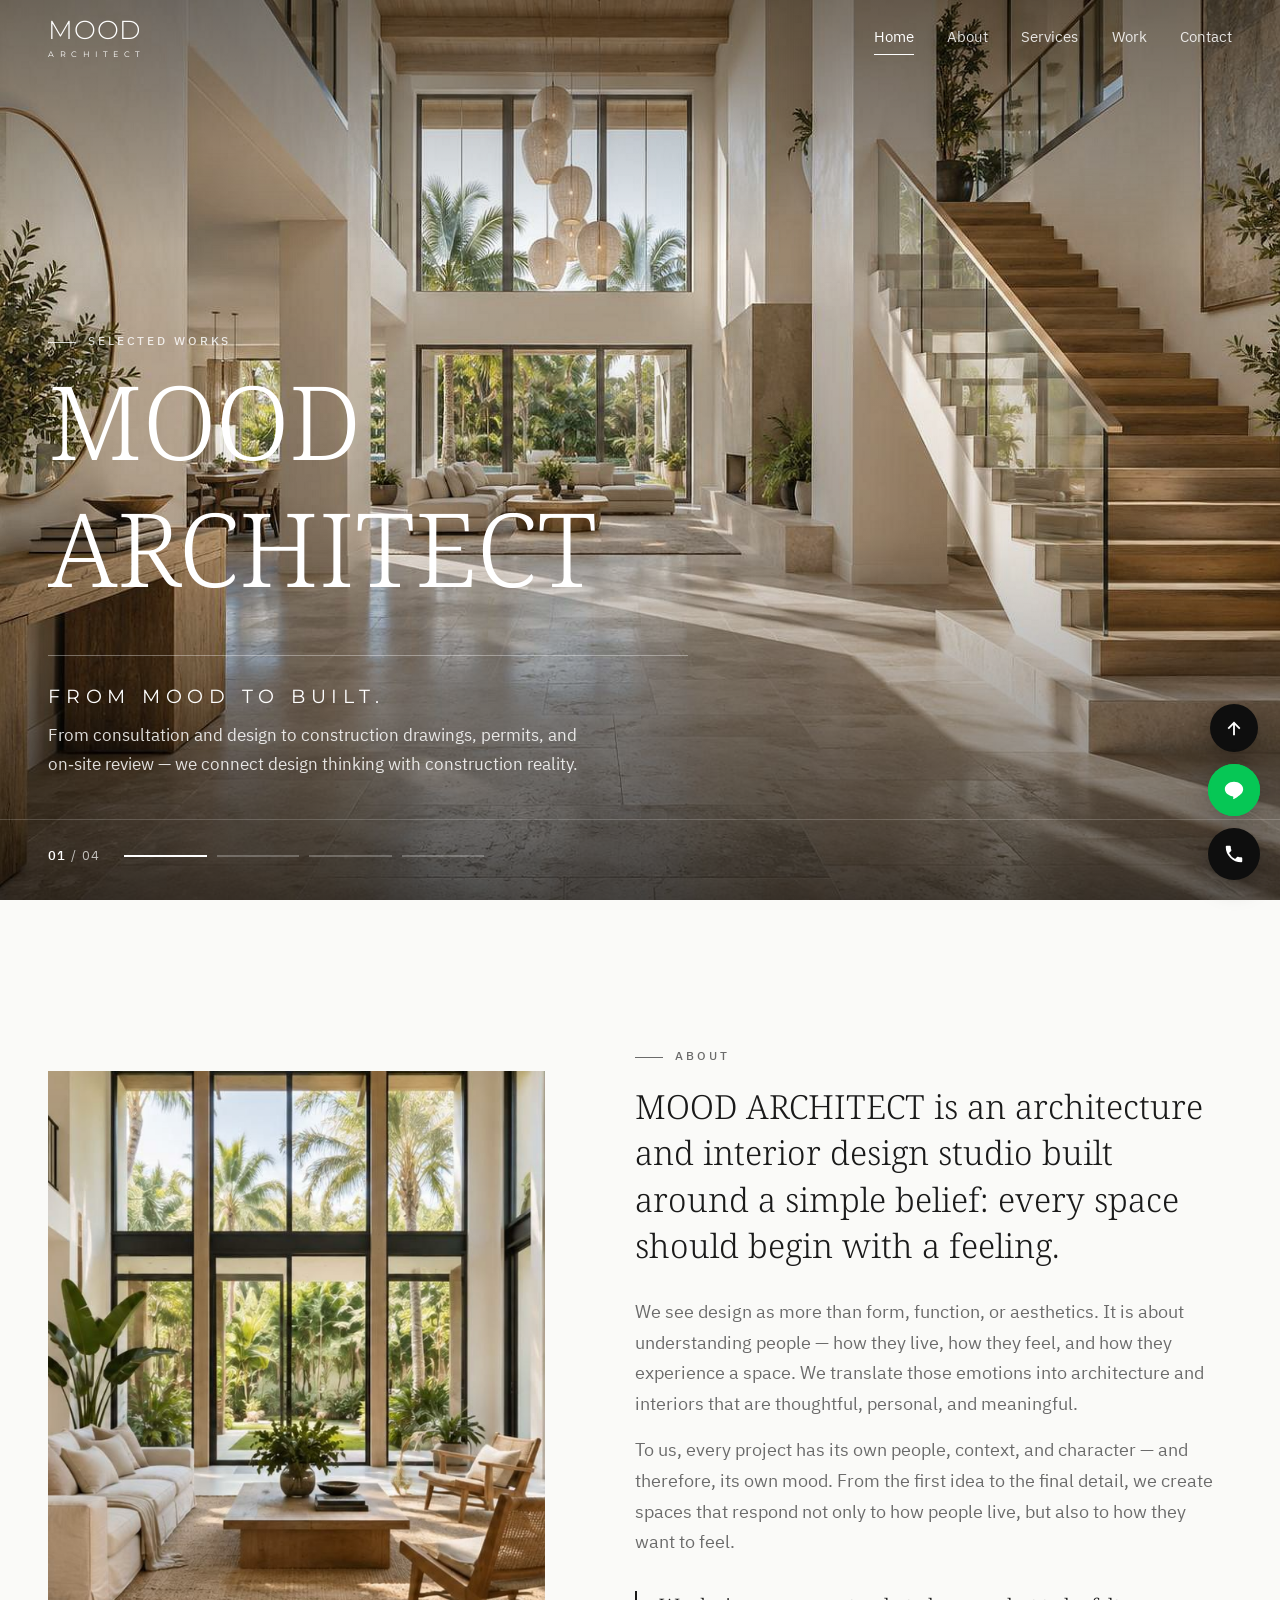
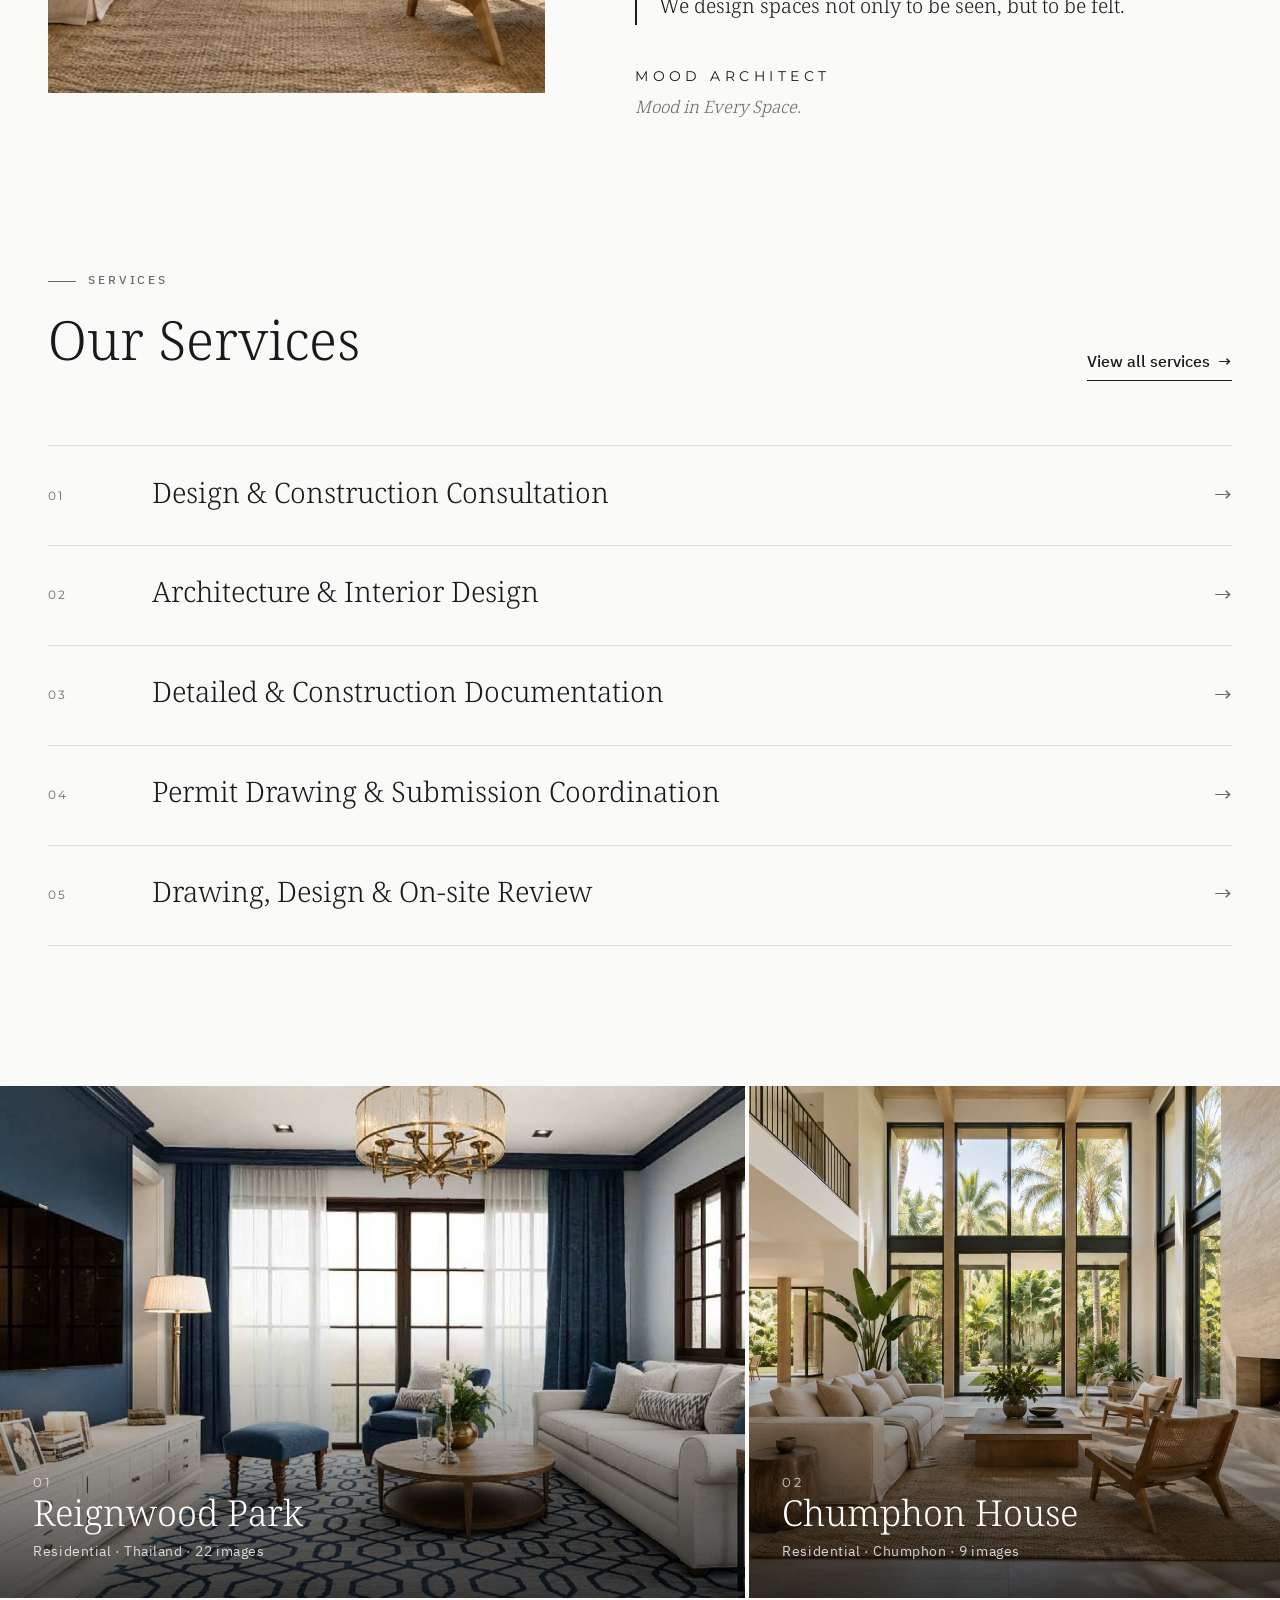
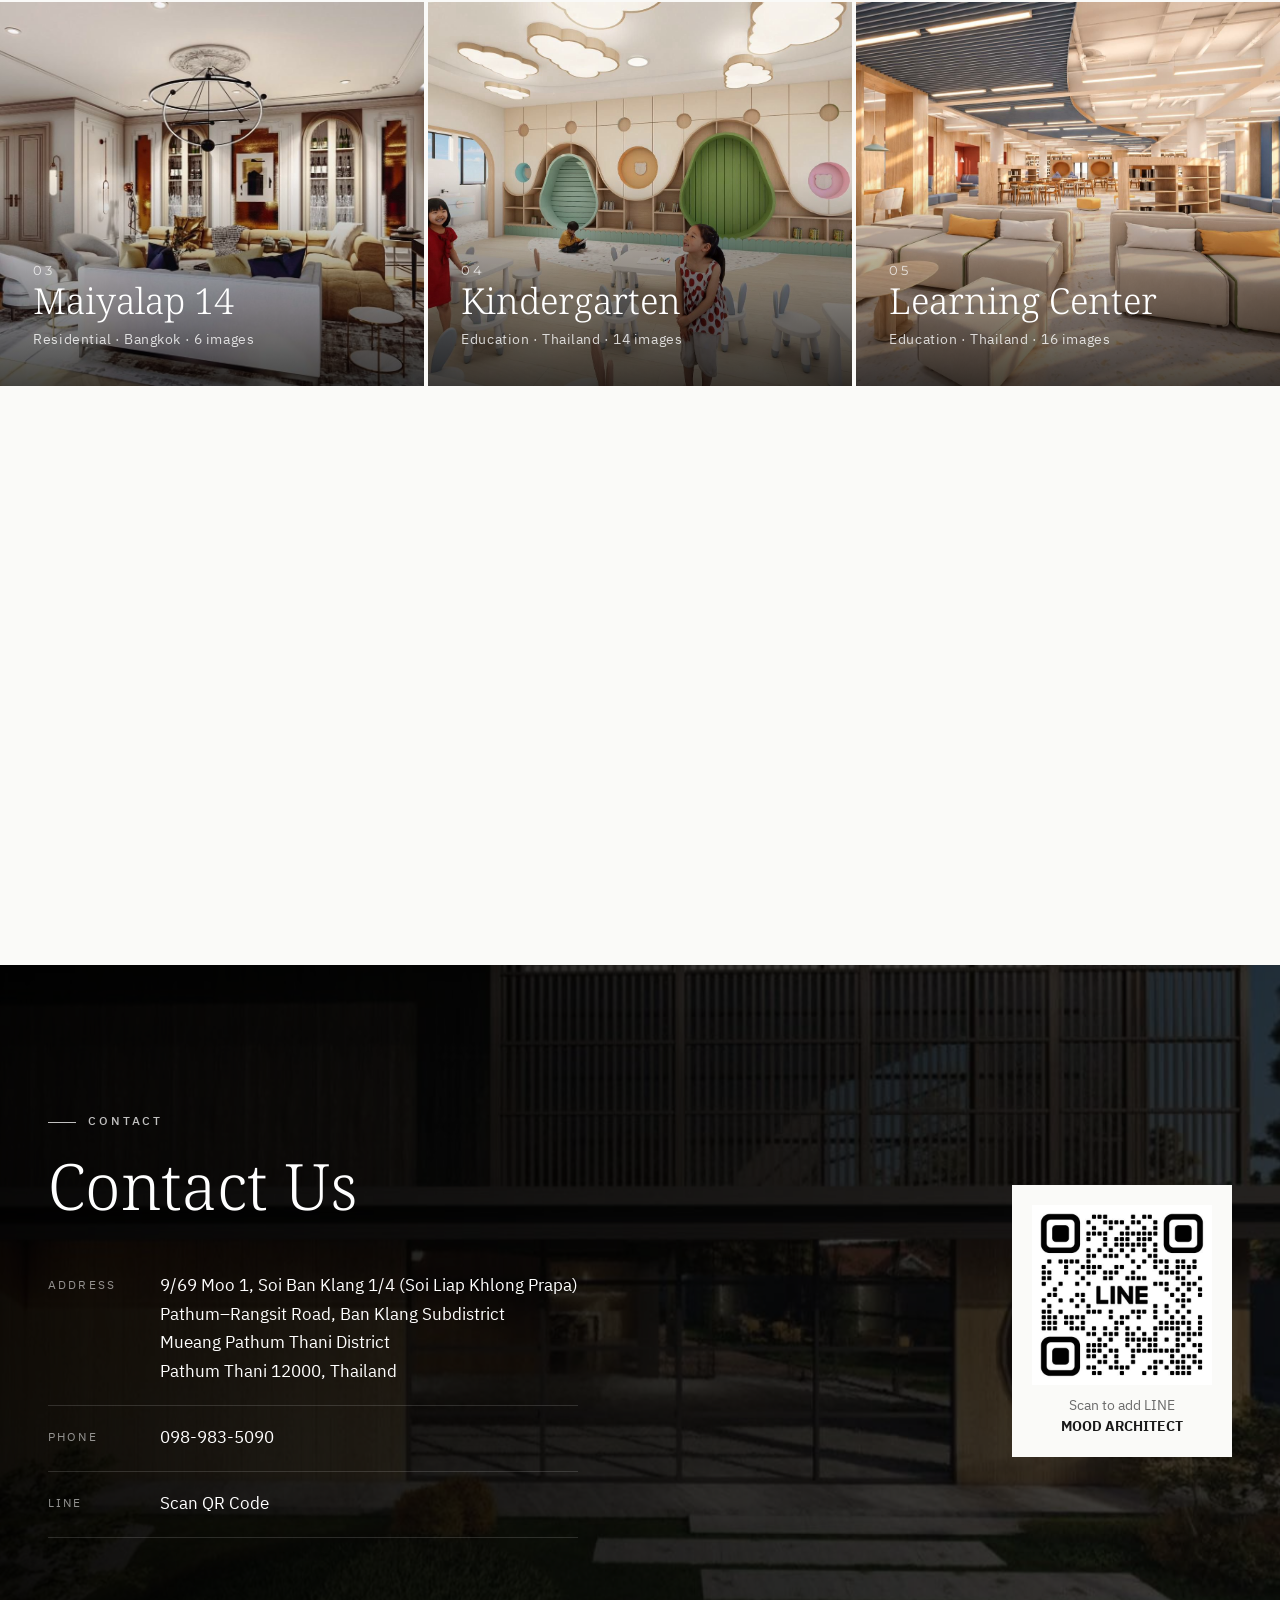
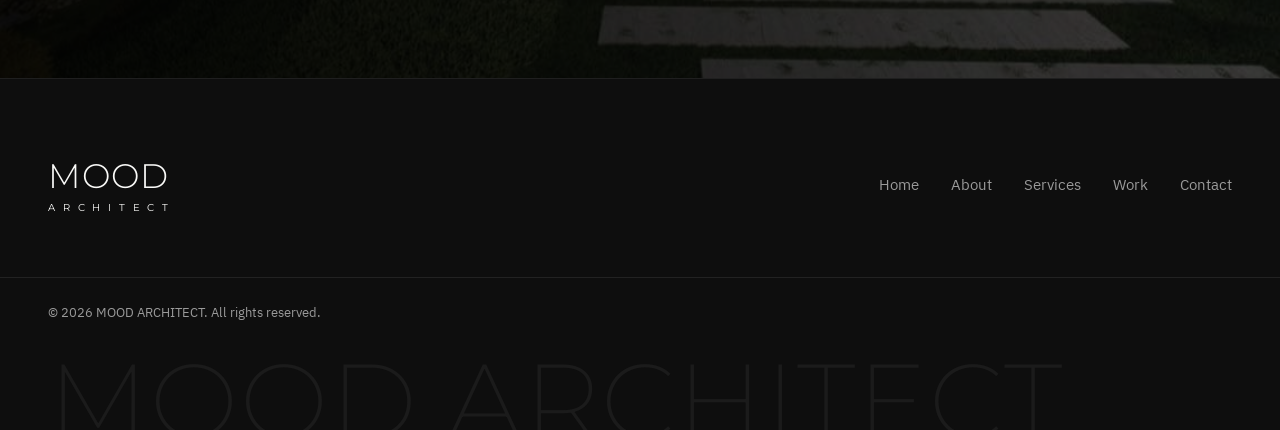
==== index.html @ 9de0a504 "Add standalone Services page with illustrated service rows Home page keeps a linked summary of the f" ====
<!doctype html>
<html lang="th">
<head>
  <meta charset="utf-8">
  <meta name="viewport" content="width=device-width, initial-scale=1">
  <title>MOOD ARCHITECT</title>
  <meta name="description" content="รวมผลงานออกแบบตกแต่งภายใน ที่พักอาศัย โรงเรียนอนุบาล และพื้นที่การเรียนรู้">
  <meta property="og:title" content="MOOD ARCHITECT — ผลงานออกแบบตกแต่งภายใน">
  <meta property="og:description" content="รวมผลงานออกแบบตกแต่งภายใน ที่พักอาศัย โรงเรียนอนุบาล และพื้นที่การเรียนรู้">
  <meta property="og:image" content="images/hero-1.jpg">
  <link rel="icon" href="images/favicon.svg" type="image/svg+xml">
  <link rel="preconnect" href="https://fonts.googleapis.com">
  <link rel="preconnect" href="https://fonts.gstatic.com" crossorigin>
  <link href="https://fonts.googleapis.com/css2?family=Montserrat:wght@200;300;400&family=IBM+Plex+Sans+Thai:wght@300;400;500;600&family=Noto+Serif+Thai:wght@300;400;500;600&display=swap" rel="stylesheet">
  <link rel="stylesheet" href="css/style.css?v=202610021648">
  <script>document.documentElement.classList.add("js");</script>
</head>
<body>

  <!-- Preloader -->
  <div class="preloader" id="preloader" aria-hidden="true">
    <div class="preloader-inner">
      <span class="preloader-logo logo"><span class="logo-main">MOOD</span><span class="logo-sub"><i>A</i><i>R</i><i>C</i><i>H</i><i>I</i><i>T</i><i>E</i><i>C</i><i>T</i></span></span>
      <span class="preloader-bar"><i></i></span>
    </div>
  </div>

  <!-- Custom cursor (desktop) -->
  <div class="cursor" id="cursor" aria-hidden="true"><span class="cursor-label"></span></div>

  <!-- Scroll progress -->
  <div class="scroll-progress" id="scrollProgress" aria-hidden="true"></div>

  <!-- ===== เมนูด้านบน ===== -->
  <header class="header" id="header">
    <div class="container header-inner">
      <a href="#hero" class="logo" aria-label="MOOD ARCHITECT หน้าแรก"><span class="logo-main">MOOD</span><span class="logo-sub"><i>A</i><i>R</i><i>C</i><i>H</i><i>I</i><i>T</i><i>E</i><i>C</i><i>T</i></span></a>

      <nav class="nav" id="nav" aria-label="เมนูหลัก">
        <a href="#hero">Home</a>
        <a href="#about">About</a>
        <a href="services.html">Services</a>
        <a href="#work">Work</a>
        <a href="#contact">Contact</a>
      </nav>

      <button class="menu-toggle" id="menuToggle" aria-label="เปิดเมนู" aria-expanded="false" aria-controls="nav">
        <span></span><span></span>
      </button>
    </div>
  </header>

  <main>

    <!-- ===== หน้าแรก: slideshow ===== -->
    <section class="hero" id="hero">
      <div class="hero-slides" id="heroSlides">
        <img class="hero-slide active" src="images/hero-1.jpg" alt="โถงบันไดเพดานสูง เปิดรับวิวสวนเขตร้อน">
        <img class="hero-slide" src="images/hero-2.jpg" alt="ห้องรับแขกสไตล์คลาสสิก">
        <img class="hero-slide" src="images/hero-3.jpg" alt="ห้องสมุดและโซนนั่งอ่าน ศูนย์การเรียนรู้">
        <img class="hero-slide" src="images/hero-4.jpg" alt="ทางเดินในสวนหน้าอาคารเรียน">
      </div>
      <div class="hero-overlay"></div>

      <div class="container hero-content">
        <p class="eyebrow hero-anim">Selected Works</p>
        <h1 class="hero-title">
          <span class="line"><span>MOOD</span></span>
          <span class="line"><span>ARCHITECT</span></span>
        </h1>
        <div class="hero-slogan hero-anim" lang="en">
          <p class="hero-tagline">FROM MOOD TO BUILT.</p>
          <p class="hero-sub">From consultation and design to construction drawings, permits, and on&#8209;site review — we connect design thinking with construction reality.</p>
        </div>
      </div>

      <div class="hero-controls container">
        <span class="hero-count"><b id="heroIndex">01</b> / <span id="heroTotal">04</span></span>
        <div class="hero-dots" id="heroDots"></div>
      </div>
    </section>

    <!-- ===== เกี่ยวกับ ===== -->
    <section class="section about" id="about">
      <div class="container about-grid">
        <div class="about-media reveal">
          <div class="parallax-frame"><img src="images/image58.jpg" alt="ห้องนั่งเล่นเพดานสูง บ้านพักอาศัย ชุมพร" loading="lazy" data-parallax="0.12"></div>
        </div>
        <div class="about-text" lang="en">
          <p class="eyebrow reveal">About</p>
          <h2 class="about-intro reveal">MOOD ARCHITECT is an architecture and interior design studio built around a simple belief: every space should begin with a feeling.</h2>
          <p class="lead reveal">We see design as more than form, function, or aesthetics. It is about understanding people — how they live, how they feel, and how they experience a space. We translate those emotions into architecture and interiors that are thoughtful, personal, and meaningful.</p>
          <p class="lead reveal">To us, every project has its own people, context, and character — and therefore, its own mood. From the first idea to the final detail, we create spaces that respond not only to how people live, but also to how they want to feel.</p>
          <blockquote class="quote reveal">We design spaces not only to be seen, but to be felt.</blockquote>
          <p class="about-sign reveal"><span>MOOD ARCHITECT</span><span>Mood in Every Space.</span></p>
        </div>
      </div>
    </section>

    <!-- ===== บริการ ===== -->
    <section class="section services" id="services" lang="en">
      <div class="container">
        <div class="section-head">
          <div>
            <p class="eyebrow reveal">Services</p>
            <h2 class="reveal">Our Services</h2>
          </div>
          <a href="services.html" class="text-link reveal">View all services <span>→</span></a>
        </div>

        <ol class="service-list">
          <li><a class="service-link reveal" href="services.html#consultation"><span class="service-no">01</span><h3>Design &amp; Construction Consultation</h3><i aria-hidden="true">→</i></a></li>
          <li><a class="service-link reveal" href="services.html#design"><span class="service-no">02</span><h3>Architecture &amp; Interior Design</h3><i aria-hidden="true">→</i></a></li>
          <li><a class="service-link reveal" href="services.html#construction-drawing"><span class="service-no">03</span><h3>Detailed &amp; Construction Documentation</h3><i aria-hidden="true">→</i></a></li>
          <li><a class="service-link reveal" href="services.html#building-permit"><span class="service-no">04</span><h3>Permit Drawing &amp; Submission Coordination</h3><i aria-hidden="true">→</i></a></li>
          <li><a class="service-link reveal" href="services.html#review"><span class="service-no">05</span><h3>Drawing, Design &amp; On&#8209;site Review</h3><i aria-hidden="true">→</i></a></li>
        </ol>
      </div>
    </section>

    <!-- ===== ผลงาน ===== -->
    <section class="work" id="work">
      <!-- โครงการ: ภาพปก 1 ภาพต่อโครงการ (สร้างจาก js/projects.js) -->
      <div class="projects" id="projects"></div>
    </section>

    <!-- ===== ติดต่อ ===== -->
    <section class="cta" id="contact">
      <div class="cta-bg"><img src="images/image111.jpg" alt="" loading="lazy" data-parallax="0.15"></div>
      <div class="container cta-inner">
        <div class="cta-text">
          <p class="eyebrow reveal">Contact</p>
          <h2 class="reveal">Contact Us</h2>
          <dl class="contact-list reveal">
            <div><dt>Address</dt><dd data-address></dd></div>
            <div><dt>Phone</dt><dd><a href="#" data-tel><span data-tel-text></span></a></dd></div>
            <div><dt>LINE</dt><dd>Scan QR Code</dd></div>
          </dl>
        </div>
        <div class="qr-card reveal">
          <img src="images/line-qr.jpg" alt="QR Code แอด LINE MOOD ARCHITECT" loading="lazy">
          <p>Scan to add LINE<br><b>MOOD ARCHITECT</b></p>
        </div>
      </div>
    </section>
  </main>

  <!-- ===== Footer ===== -->
  <footer class="footer">
    <div class="container footer-top">
      <a href="#hero" class="logo" aria-label="MOOD ARCHITECT"><span class="logo-main">MOOD</span><span class="logo-sub"><i>A</i><i>R</i><i>C</i><i>H</i><i>I</i><i>T</i><i>E</i><i>C</i><i>T</i></span></a>
      <nav class="footer-nav" aria-label="เมนูท้ายเว็บ">
        <a href="#hero">Home</a>
        <a href="#about">About</a>
        <a href="services.html">Services</a>
        <a href="#work">Work</a>
        <a href="#contact">Contact</a>
      </nav>
    </div>
    <div class="container footer-bottom">
      <span>© <span id="year"></span> MOOD ARCHITECT. All rights reserved.</span>
      <span class="footer-big" aria-hidden="true">MOOD ARCHITECT</span>
    </div>
  </footer>

  <!-- Floating buttons -->
  <div class="floating" id="floating">
    <button class="fab fab-top" id="toTop" aria-label="กลับขึ้นด้านบน">
      <svg class="fab-ring" viewBox="0 0 48 48" aria-hidden="true"><circle cx="24" cy="24" r="22"/></svg>
      <svg class="fab-icon" viewBox="0 0 24 24" aria-hidden="true"><path d="M12 5l-7 7 1.4 1.4L11 8.8V20h2V8.8l4.6 4.6L19 12z"/></svg>
    </button>
    <button class="fab fab-line" data-line aria-label="QR Code LINE">
      <svg class="fab-icon" viewBox="0 0 24 24" aria-hidden="true"><path d="M12 3C6.5 3 2 6.6 2 11c0 3.9 3.5 7.2 8.3 7.9.3.1.8.2.9.5.1.3.1.7 0 1l-.1.9c0 .3-.2 1 .9.6 1.1-.5 6-3.5 8.2-6C21.4 14.3 22 12.7 22 11c0-4.4-4.5-8-10-8z"/></svg>
    </button>
    <a href="#" class="fab fab-tel" data-tel aria-label="โทรหาเรา">
      <svg class="fab-icon" viewBox="0 0 24 24" aria-hidden="true"><path d="M6.6 10.8a15.1 15.1 0 0 0 6.6 6.6l2.2-2.2c.3-.3.7-.4 1-.2 1.1.4 2.3.6 3.6.6.6 0 1 .4 1 1V20c0 .6-.4 1-1 1A17 17 0 0 1 3 4c0-.6.4-1 1-1h3.5c.6 0 1 .4 1 1 0 1.3.2 2.5.6 3.6.1.3 0 .7-.2 1z"/></svg>
    </a>
  </div>

  <!-- LINE QR modal (desktop) -->
  <div class="qr-modal" id="qrModal" role="dialog" aria-modal="true" aria-hidden="true" aria-labelledby="qrTitle">
    <div class="qr-modal-card">
      <button class="qr-close" aria-label="ปิด">&times;</button>
      <img src="images/line-qr.jpg" alt="QR Code LINE MOOD ARCHITECT">
      <h3 id="qrTitle">Add LINE MOOD ARCHITECT</h3>
      <p>Scan QR Code with LINE app</p>
    </div>
  </div>

  <!-- Project page (opened from #project/<slug>) -->
  <div class="project-view" id="projectView" tabindex="-1" role="dialog" aria-modal="true" aria-hidden="true" aria-labelledby="pvTitle">
    <header class="pv-bar">
      <div class="container pv-bar-inner">
        <a href="#work" class="pv-back">← All Projects</a>
        <span class="pv-count" id="pvCount"></span>
      </div>
    </header>
    <div class="container pv-head">
      <p class="eyebrow" id="pvMeta"></p>
      <h2 class="pv-title" id="pvTitle"></h2>
      <p class="lead" id="pvDesc"></p>
    </div>
    <div class="gallery" id="pvGallery"></div>
    <nav class="pv-next container" id="pvNext" aria-label="Next project"></nav>
  </div>

  <!-- Lightbox -->
  <div class="lightbox" id="lightbox" aria-hidden="true" role="dialog" aria-modal="true" aria-label="View Project Images">
    <div class="lb-top">
      <span class="lb-count"></span>
      <button class="lb-close" aria-label="Close">&times;</button>
    </div>
    <button class="lb-nav lb-prev" aria-label="Previous Image">&#8249;</button>
    <figure class="lb-figure">
      <img class="lb-img" alt="">
      <figcaption>
        <span class="lb-meta"></span>
        <h3 class="lb-title"></h3>
      </figcaption>
    </figure>
    <button class="lb-nav lb-next" aria-label="Next Image">&#8250;</button>
    <div class="lb-thumbs" id="lbThumbs"></div>
  </div>

  <script src="js/projects.js?v=202610021648"></script>
  <script src="js/main.js?v=202610021648"></script>
</body>
</html>
---- css/style.css ----
/* ============================================================
   MOOD ARCHITECT — Portfolio
   ============================================================ */
:root {
  --white: #fafaf8;
  --paper: #f2f1ed;
  --black: #0e0e0e;
  --ink: #1a1a1a;
  --grey: #6b6b6b;
  --grey-light: #a3a3a3;
  --line: #e3e2de;
  --line-dark: rgba(255,255,255,.14);
  --line-green: #06c755;

  --serif: "Noto Serif Thai", Georgia, serif;
  --sans: "IBM Plex Sans Thai", system-ui, sans-serif;

  --container: 1280px;
  --gutter: clamp(16px, 4vw, 48px);
  --section: clamp(80px, 11vw, 140px);
  --ease: cubic-bezier(.2, .7, .2, 1);
  --ease-out: cubic-bezier(.16, 1, .3, 1);
}

*, *::before, *::after { box-sizing: border-box; margin: 0; padding: 0; }
html { scroll-behavior: smooth; scroll-padding-top: 76px; }
body {
  background: var(--white);
  color: var(--ink);
  font-family: var(--sans);
  font-size: 16px;
  line-height: 1.7;
  -webkit-font-smoothing: antialiased;
  overflow-x: hidden;
}
body.loading { overflow: hidden; }
img { display: block; max-width: 100%; }
a { color: inherit; text-decoration: none; }
button { font: inherit; color: inherit; background: none; border: 0; cursor: pointer; }
ul, ol { list-style: none; }
:focus-visible { outline: 2px solid currentColor; outline-offset: 3px; }
::selection { background: var(--black); color: var(--white); }

.container { width: 100%; max-width: var(--container); margin: 0 auto; padding: 0 var(--gutter); }
.section { padding: var(--section) 0; }

.eyebrow {
  display: inline-flex; align-items: center; gap: 12px;
  font-size: 12px; font-weight: 500;
  letter-spacing: .24em; text-transform: uppercase;
  color: var(--grey); margin-bottom: 20px;
}
.eyebrow::before { content: ""; width: 28px; height: 1px; background: currentColor; }
h1, h2 { font-family: var(--serif); font-weight: 300; line-height: 1.3; }
h2 { font-size: clamp(30px, 4.4vw, 54px); }
h3 { font-size: 18px; font-weight: 500; line-height: 1.5; }
.lead { font-size: clamp(16px, 1.5vw, 18px); color: var(--grey); max-width: 54ch; }

.section-head {
  display: flex; flex-wrap: wrap; align-items: flex-end; justify-content: space-between;
  gap: 24px 48px; margin-bottom: clamp(40px, 5vw, 64px);
}
.section-head .lead { max-width: 42ch; }

/* ---------- Buttons ---------- */
.btn {
  position: relative; overflow: hidden; isolation: isolate;
  display: inline-flex; align-items: center; justify-content: center; gap: 10px;
  min-height: 52px; padding: 0 30px;
  font-size: 16px; font-weight: 500; letter-spacing: .02em; white-space: nowrap;
  border: 1px solid transparent;
  transition: color .45s var(--ease-out), border-color .45s, transform .3s var(--ease);
}
/* fill sweeps up from the bottom on hover */
.btn::before {
  content: ""; position: absolute; inset: 0; z-index: -1;
  transform: translateY(101%); transition: transform .5s var(--ease-out);
}
.btn:hover::before { transform: none; }
.btn-sm { min-height: 42px; padding: 0 22px; font-size: 15px; }
.btn-lg { min-height: 58px; padding: 0 34px; font-size: 17px; }
.btn .icon { width: 20px; height: 20px; fill: currentColor; flex-shrink: 0; }

.btn-primary { background: var(--black); color: var(--white); }
.btn-primary::before { background: #3a3a3a; }
.btn-light { background: var(--white); color: var(--black); }
.btn-light::before { background: #d9d9d4; }
.btn-outline-light { border-color: rgba(255,255,255,.55); color: #fff; }
.btn-outline-light::before { background: #fff; }
.btn-outline-light:hover { color: var(--black); border-color: #fff; }
.btn-outline { border-color: var(--ink); color: var(--ink); }
.btn-outline::before { background: var(--ink); }
.btn-outline:hover { color: var(--white); }
.btn-line { background: var(--line-green); color: #fff; }
.btn-line::before { background: #05a648; }

.btn-row { display: flex; flex-wrap: wrap; gap: 14px; }

.text-link { display: inline-flex; gap: 8px; margin-top: 36px; font-weight: 500; border-bottom: 1px solid currentColor; padding-bottom: 4px; }
.text-link span { transition: transform .3s var(--ease); }
.text-link:hover span { transform: translateY(3px); }

/* ---------- Preloader ---------- */
.preloader {
  position: fixed; inset: 0; z-index: 1000;
  display: grid; place-items: center;
  background: var(--black); color: var(--white);
  transition: transform 1s var(--ease-out) .1s;
}
.preloader.done { transform: translateY(-100%); }
.preloader-inner { display: grid; gap: 18px; justify-items: center; }
.preloader-logo.logo {
  font-size: clamp(40px, 6vw, 64px);
  animation: fadeUp 1s var(--ease-out) both;
}
.preloader-bar { width: 160px; height: 1px; background: rgba(255,255,255,.2); overflow: hidden; }
.preloader-bar i { display: block; height: 100%; background: #fff; transform-origin: left; animation: load 1.4s var(--ease) both; }
@keyframes load { from { transform: scaleX(0); } to { transform: scaleX(1); } }
@keyframes fadeUp { from { opacity: 0; transform: translateY(16px); } to { opacity: 1; transform: none; } }
html:not(.js) .preloader { display: none; }

/* ---------- Custom cursor ---------- */
.cursor {
  position: fixed; left: 0; top: 0; z-index: 999; pointer-events: none;
  width: 10px; height: 10px; margin: -5px 0 0 -5px; border-radius: 50%;
  background: #fff; mix-blend-mode: difference;
  display: grid; place-items: center;
  transition: width .35s var(--ease-out), height .35s var(--ease-out), margin .35s var(--ease-out), opacity .3s;
  opacity: 0;
}
.cursor.visible { opacity: 1; }
.cursor-label { font-size: 13px; font-weight: 500; color: #000; opacity: 0; transition: opacity .2s; }
.cursor.has-label { width: 84px; height: 84px; margin: -42px 0 0 -42px; mix-blend-mode: normal; background: rgba(255,255,255,.92); }
.cursor.has-label .cursor-label { opacity: 1; }
@media (hover: none), (pointer: coarse) { .cursor { display: none; } }

/* ---------- Scroll progress ---------- */
.scroll-progress {
  position: fixed; left: 0; top: 0; z-index: 70; height: 2px; width: 100%;
  background: var(--black); transform-origin: left; transform: scaleX(0);
}

/* ---------- Header ---------- */
.header {
  position: fixed; inset: 0 0 auto 0; z-index: 60;
  color: #fff;
  transition: background .4s var(--ease), color .4s var(--ease), box-shadow .4s, transform .5s var(--ease-out);
}
.header.hide { transform: translateY(-100%); }
.header-inner { display: flex; align-items: center; justify-content: space-between; height: 76px; }
.header.scrolled {
  background: rgba(250,250,248,.92);
  backdrop-filter: saturate(1.4) blur(14px);
  color: var(--ink);
  box-shadow: 0 1px 0 var(--line);
}
/* Logo: MOOD over a letter-spaced ARCHITECT of the same width */
.logo {
  display: inline-grid; gap: .3em; line-height: 1;
  font-family: "Montserrat", var(--sans); font-size: 26px; white-space: nowrap;
}
.logo-main { font-weight: 300; letter-spacing: .03em; margin-right: -.03em; }
.logo-sub { display: flex; justify-content: space-between; font-size: .3em; font-weight: 400; }
.logo-sub i { font-style: normal; }

.nav { display: flex; align-items: center; gap: clamp(18px, 2.6vw, 36px); font-size: 15px; }
.nav > a:not(.btn) { position: relative; opacity: .85; transition: opacity .2s; }
.nav > a:not(.btn)::after {
  content: ""; position: absolute; left: 0; bottom: -4px; width: 100%; height: 1px;
  background: currentColor; transform: scaleX(0); transform-origin: right; transition: transform .4s var(--ease-out);
}
.nav > a:not(.btn):hover, .nav > a.active { opacity: 1; }
.nav > a:not(.btn):hover::after, .nav > a.active::after { transform: scaleX(1); transform-origin: left; }
.header:not(.scrolled) .nav-cta { background: #fff; color: var(--black); }

.menu-toggle { display: none; width: 44px; height: 44px; position: relative; z-index: 60; }
.menu-toggle span {
  position: absolute; left: 10px; right: 10px; height: 1.5px; background: currentColor;
  transition: transform .4s var(--ease-out), top .4s var(--ease-out);
}
.menu-toggle span:first-child { top: 17px; }
.menu-toggle span:last-child { top: 26px; }
.menu-open .menu-toggle span:first-child { top: 21px; transform: rotate(45deg); }
.menu-open .menu-toggle span:last-child { top: 21px; transform: rotate(-45deg); }

/* ---------- Hero ---------- */
.hero {
  position: relative; min-height: 100vh; min-height: 100svh;
  display: flex; flex-direction: column; justify-content: flex-end;
  color: #fff; overflow: hidden; background: var(--black);
  padding: 140px 0 0;
}
.hero-slides { position: absolute; inset: 0; }
.hero-slide {
  position: absolute; inset: 0; width: 100%; height: 100%; object-fit: cover;
  opacity: 0; transform: scale(1.04);
  transition: opacity 1.6s var(--ease), transform 0s 1.6s;
}
.hero-slide.active {
  opacity: 1; transform: scale(1);
  transition: opacity 1.6s var(--ease), transform 8s linear;
}
.hero-overlay {
  position: absolute; inset: 0;
  background:
    linear-gradient(180deg, rgba(0,0,0,.35) 0%, rgba(0,0,0,0) 28%, rgba(0,0,0,.08) 60%, rgba(0,0,0,.6) 100%);
}
.hero-content { position: relative; padding-bottom: 40px; }
.hero .eyebrow { color: rgba(255,255,255,.8); }
.hero-title { font-size: clamp(42px, 8vw, 104px); line-height: 1.18; }
.hero-title .line { display: block; overflow: hidden; padding-bottom: .06em; }
.hero-title .line > span { display: inline-block; transform: translateY(110%); transition: transform 1.2s var(--ease-out); }
.hero-title .line:nth-child(2) > span { transition-delay: .12s; }
.hero-title em { font-style: italic; font-weight: 400; }
.hero-sub { margin: 24px 0 36px; font-size: clamp(16px, 1.6vw, 19px); color: rgba(255,255,255,.85); max-width: 56ch; }
.hero-anim { opacity: 0; transform: translateY(20px); transition: opacity 1s var(--ease-out), transform 1s var(--ease-out); }
.hero-sub.hero-anim { transition-delay: .3s; }
.btn-row.hero-anim { transition-delay: .45s; }
.hero-slogan { margin-top: 28px; padding-top: 24px; border-top: 1px solid rgba(255,255,255,.35); max-width: 640px; transition-delay: .3s; }
.hero-tagline {
  font-family: "Montserrat", var(--sans); font-weight: 400;
  font-size: clamp(15px, 1.5vw, 20px); letter-spacing: .3em;
}
.hero-slogan .hero-sub { margin: 10px 0 0; font-size: clamp(15px, 1.3vw, 17px); line-height: 1.7; }
.ready .hero-title .line > span, .ready .hero-anim { transform: none; opacity: 1; }
html:not(.js) .hero-title .line > span, html:not(.js) .hero-anim { transform: none; opacity: 1; }

.hero-controls {
  position: relative; display: flex; align-items: center; gap: 24px;
  padding-top: 24px; padding-bottom: 32px;
  border-top: 1px solid rgba(255,255,255,.18);
  font-size: 13px; letter-spacing: .1em; color: rgba(255,255,255,.7);
}
.hero-count b { color: #fff; font-weight: 500; }
.hero-dots { display: flex; gap: 10px; flex: 1; max-width: 360px; }
.hero-dot { flex: 1; height: 24px; position: relative; }
.hero-dot::before, .hero-dot i {
  content: ""; position: absolute; left: 0; right: 0; top: 50%; height: 2px; margin-top: -1px;
  background: rgba(255,255,255,.25);
}
.hero-dot i { background: #fff; transform-origin: left; transform: scaleX(0); }
.hero-dot.active i { animation: dotFill var(--dur, 6s) linear forwards; }
.hero-dot.done i { transform: scaleX(1); }
@keyframes dotFill { to { transform: scaleX(1); } }

/* ---------- Work ---------- */
.work { padding: 0 0 var(--section); }

/* Project covers: full-bleed 12-column grid, pattern repeats every 6 projects
   row 1: wide + medium · row 2: three equal · row 3: one panorama */
.projects { display: grid; grid-template-columns: repeat(12, 1fr); gap: 4px; }
.project-card {
  position: relative; display: block; overflow: hidden; background: var(--line);
  grid-column: span 4; height: clamp(300px, 30vw, 540px);
}
.project-card:nth-child(6n+1) { grid-column: span 7; height: clamp(340px, 40vw, 700px); }
.project-card:nth-child(6n+2) { grid-column: span 5; height: clamp(340px, 40vw, 700px); }
.project-card:nth-child(6n)   { grid-column: span 12; height: clamp(280px, 34vw, 600px); }
.project-card img {
  position: absolute; inset: 0; width: 100%; height: 100%; object-fit: cover;
  transition: transform 1.4s var(--ease-out), filter .8s var(--ease);
}
.project-card::after {
  content: ""; position: absolute; inset: 0;
  background: linear-gradient(180deg, rgba(0,0,0,0) 45%, rgba(0,0,0,.72) 100%);
}
.project-card:hover img, .project-card:focus-visible img { transform: scale(1.05); }
.project-info {
  position: absolute; left: 0; right: 0; bottom: 0; z-index: 1;
  display: grid; gap: 2px; padding: clamp(20px, 2.6vw, 40px); color: #fff;
}
.project-no { font-family: "Montserrat", var(--sans); font-size: 13px; letter-spacing: .2em; opacity: .75; }
.project-title { font-family: var(--serif); font-weight: 300; font-size: clamp(26px, 2.8vw, 44px); line-height: 1.2; }
.project-meta { font-size: 14px; letter-spacing: .04em; opacity: .8; }
.project-cta {
  position: absolute; top: clamp(18px, 2vw, 28px); right: clamp(18px, 2vw, 28px); z-index: 1;
  padding: 10px 18px; background: rgba(255,255,255,.92); color: var(--black);
  font-size: 14px; font-weight: 500; letter-spacing: .02em;
  opacity: 0; transform: translateY(-8px);
  transition: opacity .4s var(--ease-out), transform .4s var(--ease-out);
}
.project-cta i { font-style: normal; display: inline-block; transition: transform .3s var(--ease); }
.project-card:hover .project-cta, .project-card:focus-visible .project-cta { opacity: 1; transform: none; }
.project-card:hover .project-cta i { transform: translateX(4px); }
@media (hover: none) { .project-cta { opacity: 1; transform: none; } }

/* Project page overlay */
body.view-open { overflow: hidden; }
.project-view:focus { outline: none; }
.project-view {
  position: fixed; inset: 0; z-index: 80; overflow-y: auto; overscroll-behavior: contain;
  background: var(--white);
  opacity: 0; visibility: hidden; transform: translateY(24px);
  transition: opacity .5s var(--ease-out), transform .6s var(--ease-out), visibility .5s;
}
.project-view.open { opacity: 1; visibility: visible; transform: none; }
.pv-bar {
  position: sticky; top: 0; z-index: 2;
  background: rgba(250,250,248,.92); backdrop-filter: saturate(1.4) blur(14px);
  box-shadow: 0 1px 0 var(--line);
}
.pv-bar-inner { display: flex; align-items: center; justify-content: space-between; height: 64px; font-size: 15px; }
.pv-back { font-weight: 500; transition: opacity .2s; }
.pv-back:hover { opacity: .6; }
.pv-count { color: var(--grey); font-size: 14px; }
.pv-head { padding-top: clamp(48px, 7vw, 96px); padding-bottom: clamp(32px, 4vw, 56px); }
.pv-title { font-size: clamp(40px, 6vw, 84px); line-height: 1.1; margin-bottom: 20px; }
.pv-next { padding-top: clamp(64px, 8vw, 120px); padding-bottom: clamp(64px, 8vw, 120px); }
.pv-next a { display: inline-grid; gap: 6px; }
.pv-next span { font-size: 12px; letter-spacing: .24em; text-transform: uppercase; color: var(--grey); }
.pv-next b { font-family: var(--serif); font-weight: 300; font-size: clamp(30px, 4.4vw, 60px); line-height: 1.2; }
.pv-next b i { font-style: normal; display: inline-block; transition: transform .4s var(--ease-out); }
.pv-next a:hover b i { transform: translateX(10px); }

/* ---------- About ---------- */
.about-grid {
  display: grid; grid-template-columns: minmax(0, 5fr) minmax(0, 6fr);
  gap: clamp(40px, 7vw, 120px); align-items: center;
}
.about-media { position: relative; }
.parallax-frame { overflow: hidden; aspect-ratio: 4 / 5; }
.parallax-frame img { width: 100%; height: 120%; object-fit: cover; margin-top: -10%; will-change: transform; }
.about h2 { margin-bottom: 24px; }
.about-intro { font-size: clamp(24px, 2.6vw, 34px); line-height: 1.4; color: var(--ink); }
.about-text .lead + .lead { margin-top: 16px; }
.about-sign { display: grid; gap: 6px; margin-top: 40px; }
.about-sign span:first-child { font-family: "Montserrat", var(--sans); font-weight: 400; font-size: 14px; letter-spacing: .32em; }
.about-sign span:last-child { font-family: var(--serif); font-style: italic; font-weight: 300; font-size: 17px; color: var(--grey); }
.quote {
  margin-top: 32px; padding-left: 22px; border-left: 2px solid var(--ink);
  font-family: var(--serif); font-size: clamp(17px, 1.6vw, 20px); font-weight: 300; line-height: 1.7;
}


/* ---------- Work ---------- */
/* Mosaic gallery: full-bleed, thin gaps, 9 tiles per block */
.gallery { --gap: 4px; display: grid; gap: var(--gap); }
.bento {
  display: grid; gap: var(--gap);
  grid-template-columns: repeat(4, 1fr);
  grid-auto-rows: clamp(150px, 17vw, 320px);
}
/* A: wide tile on top, big square in the middle, tall tiles on both edges */
.bento-a { grid-template-areas: "a a b c" "d e e c" "f e e g" "f h i i"; }
/* B: tall tile on the left, big square on the right, wide tiles staggered */
.bento-b { grid-template-areas: "a b b c" "a d e e" "f f e e" "g h h i"; }
.bento-a > :nth-child(1), .bento-b > :nth-child(1) { grid-area: a; }
.bento-a > :nth-child(2), .bento-b > :nth-child(2) { grid-area: b; }
.bento-a > :nth-child(3), .bento-b > :nth-child(3) { grid-area: c; }
.bento-a > :nth-child(4), .bento-b > :nth-child(4) { grid-area: d; }
.bento-a > :nth-child(5), .bento-b > :nth-child(5) { grid-area: e; }
.bento-a > :nth-child(6), .bento-b > :nth-child(6) { grid-area: f; }
.bento-a > :nth-child(7), .bento-b > :nth-child(7) { grid-area: g; }
.bento-a > :nth-child(8), .bento-b > :nth-child(8) { grid-area: h; }
.bento-a > :nth-child(9), .bento-b > :nth-child(9) { grid-area: i; }
.bento-tail { grid-template-columns: repeat(3, 1fr); grid-auto-rows: clamp(180px, 22vw, 380px); }

.card {
  position: relative; display: block; width: 100%; height: 100%;
  overflow: hidden; background: var(--line); text-align: left;
  opacity: 0; transform: translateY(40px);
}
.card.loaded { animation: rise 1s var(--d, 0ms) var(--ease-out) forwards; }
@keyframes rise { to { opacity: 1; transform: none; } }
.card img { width: 100%; height: 100%; object-fit: cover; transition: transform 1.2s var(--ease-out); }
.card:hover img, .card:focus-visible img { transform: scale(1.06); }
.card::after {
  content: ""; position: absolute; inset: 0;
  background: linear-gradient(transparent 50%, rgba(0,0,0,.7));
  opacity: 0; transition: opacity .5s var(--ease);
}
.card-info {
  position: absolute; inset: auto 0 0 0; z-index: 1;
  padding: 22px; color: #fff;
  transform: translateY(14px); opacity: 0;
  transition: opacity .5s var(--ease-out), transform .5s var(--ease-out);
}
.card:hover::after, .card:focus-visible::after { opacity: 1; }
.card:hover .card-info, .card:focus-visible .card-info { opacity: 1; transform: none; }
.card-meta { display: block; font-size: 12px; letter-spacing: .12em; opacity: .8; }
.card-title { display: block; font-family: var(--serif); font-size: 19px; font-weight: 400; line-height: 1.45; }
@media (hover: none) {
  .card::after, .card-info { opacity: 1; transform: none; }
}

/* ---------- CTA ---------- */
.cta { position: relative; overflow: hidden; color: #fff; padding: var(--section) 0; background: var(--black); }
.cta-bg { position: absolute; inset: 0; }
.cta-bg img { width: 100%; height: 130%; object-fit: cover; margin-top: -15%; opacity: .45; will-change: transform; }
.cta-bg::after { content: ""; position: absolute; inset: 0; background: linear-gradient(90deg, rgba(0,0,0,.85) 0%, rgba(0,0,0,.55) 60%, rgba(0,0,0,.35)); }
.cta-inner { position: relative; display: flex; flex-wrap: wrap; align-items: center; justify-content: space-between; gap: 48px; }
.cta .eyebrow { color: rgba(255,255,255,.75); }
.cta h2 { font-size: clamp(32px, 5vw, 64px); }
.cta-sub { margin: 20px 0 36px; color: rgba(255,255,255,.8); font-size: clamp(16px, 1.6vw, 19px); }
.qr-card {
  background: var(--white); color: var(--ink); padding: 20px; text-align: center; width: 220px;
  transform: rotate(2deg); transition: transform .6s var(--ease-out);
}
.qr-card:hover { transform: rotate(0) scale(1.03); }
.qr-card img { width: 100%; aspect-ratio: 1; object-fit: contain; }
.qr-card p { font-size: 14px; margin-top: 10px; line-height: 1.5; color: var(--grey); }
.qr-card b { color: var(--ink); }

/* contact details */
.contact-list { display: grid; gap: 18px; margin-top: 36px; max-width: 560px; }
.contact-list > div { display: grid; grid-template-columns: 96px 1fr; gap: 16px; padding-bottom: 18px; border-bottom: 1px solid rgba(255,255,255,.14); }
.contact-list dt { font-size: 12px; letter-spacing: .18em; text-transform: uppercase; color: rgba(255,255,255,.55); padding-top: 4px; }
.contact-list dd { font-size: 17px; line-height: 1.7; }
.contact-list dd[data-address] { white-space: pre-line; }
.contact-list a { border-bottom: 1px solid transparent; transition: border-color .25s; }
.contact-list a:hover { border-color: currentColor; }

/* ---------- Footer ---------- */
.footer { background: var(--black); color: #9a9a9a; font-size: 15px; padding-top: 80px; border-top: 1px solid #1f1f1f; overflow: hidden; }
.footer .logo { color: var(--white); font-size: 34px; }
.footer-top { display: flex; flex-wrap: wrap; align-items: center; justify-content: space-between; gap: 32px; }
.footer-nav { display: flex; flex-wrap: wrap; gap: 12px 32px; }
.footer h4 { color: var(--white); font-weight: 500; font-size: 13px; letter-spacing: .2em; text-transform: uppercase; margin-bottom: 16px; }
.footer li { margin-bottom: 8px; }
.footer a { transition: color .2s; }
.footer a:hover { color: var(--white); }
.footer-bottom { margin-top: 64px; padding-top: 24px; border-top: 1px solid #222; font-size: 13px; }
.footer-big {
  display: block; margin-top: 24px; margin-bottom: -.22em;
  font-family: "Montserrat", var(--sans); font-weight: 200; white-space: nowrap;
  font-size: clamp(30px, 8.2vw, 124px); line-height: 1; color: #1b1b1b; letter-spacing: .02em;
}

/* ---------- Floating buttons ---------- */
.floating { position: fixed; right: 20px; bottom: 20px; z-index: 50; display: grid; gap: 12px; justify-items: center; }
.fab {
  position: relative; width: 52px; height: 52px; border-radius: 50%;
  display: grid; place-items: center; color: #fff;
  box-shadow: 0 8px 24px rgba(0,0,0,.22);
  transition: transform .4s var(--ease-out), opacity .4s, box-shadow .3s;
}
.fab:hover { transform: translateY(-3px) scale(1.05); }
.fab-icon { width: 22px; height: 22px; fill: currentColor; }
.fab-top { background: var(--black); width: 48px; height: 48px; }
.fab-top.hidden { opacity: 0; transform: translateY(20px) scale(.8); pointer-events: none; }
.fab-ring { position: absolute; inset: 0; width: 100%; height: 100%; transform: rotate(-90deg); }
.fab-ring circle { fill: none; stroke: rgba(255,255,255,.85); stroke-width: 2; stroke-dasharray: 138.2; stroke-dashoffset: calc(138.2 * (1 - var(--p, 0))); }
.fab-line { background: var(--line-green); }
.fab-line::before {
  content: ""; position: absolute; inset: 0; border-radius: 50%; border: 2px solid var(--line-green);
  animation: pulse 2.4s var(--ease) infinite;
}
@keyframes pulse { from { transform: scale(1); opacity: .8; } to { transform: scale(1.7); opacity: 0; } }
.fab-tel { background: var(--black); }

/* ---------- Lightbox ---------- */
.lightbox {
  position: fixed; inset: 0; z-index: 200;
  display: grid; grid-template-columns: auto 1fr auto; grid-template-rows: auto 1fr auto;
  align-items: center;
  background: rgba(8,8,8,.97); color: #f1f1f1;
  opacity: 0; visibility: hidden; transition: opacity .4s, visibility .4s;
}
.lightbox.open { opacity: 1; visibility: visible; }
.lb-top { grid-column: 1 / -1; display: flex; justify-content: space-between; align-items: center; padding: 12px 20px; font-size: 13px; letter-spacing: .1em; color: #888; }
.lb-figure { grid-column: 2; display: flex; flex-direction: column; align-items: center; min-height: 0; height: 100%; justify-content: center; }
.lb-img { max-height: calc(100vh - 260px); max-width: 100%; width: auto; opacity: 0; transform: scale(.97); transition: opacity .5s, transform .6s var(--ease-out); }
.lb-img.in { opacity: 1; transform: none; }
.lb-figure figcaption { text-align: center; margin-top: 16px; }
.lb-meta { font-size: 12px; letter-spacing: .14em; opacity: .55; }
.lb-title { font-family: var(--serif); font-weight: 300; font-size: 22px; margin-top: 2px; }
.lb-close { font-size: 36px; line-height: 1; padding: 6px; color: #ddd; transition: transform .3s var(--ease-out); }
.lb-close:hover { transform: rotate(90deg); }
.lb-nav { font-size: 52px; padding: 16px 24px; opacity: .5; transition: opacity .2s; }
.lb-nav:hover { opacity: 1; }
.lb-thumbs {
  grid-column: 1 / -1; display: flex; gap: 8px; padding: 16px 20px 20px;
  overflow-x: auto; scrollbar-width: none; justify-content: safe center;
}
.lb-thumbs::-webkit-scrollbar { display: none; }
.lb-thumb { flex: 0 0 auto; width: 72px; height: 52px; opacity: .35; transition: opacity .3s; }
.lb-thumb img { width: 100%; height: 100%; object-fit: cover; }
.lb-thumb:hover, .lb-thumb.active { opacity: 1; }
.lb-thumb.active { outline: 1px solid #fff; outline-offset: 2px; }

/* ---------- Reveal on scroll (only when JS runs) ---------- */
.js .reveal { opacity: 0; transform: translateY(32px); transition: opacity 1s var(--ease-out), transform 1s var(--ease-out); }
.js .reveal.visible { opacity: 1; transform: none; }

/* ============================================================
   Responsive
   ============================================================ */
@media (max-width: 1024px) {
  .bento { grid-auto-rows: 20vw; }
}

@media (max-width: 860px) {
  .menu-toggle { display: block; }
  .nav {
    position: fixed; inset: 0; z-index: 55;
    flex-direction: column; justify-content: center; gap: 22px;
    background: var(--black); color: #fff; font-size: 28px; font-family: var(--serif);
    clip-path: circle(0 at calc(100% - 38px) 38px);
    transition: clip-path .8s var(--ease-out);
  }
  .nav > a { opacity: 0; transform: translateY(20px); transition: opacity .5s, transform .5s var(--ease-out); }
  .menu-open .nav { clip-path: circle(150% at calc(100% - 38px) 38px); }
  .menu-open .nav > a { opacity: 1; transform: none; }
  .menu-open .nav > a:nth-child(2) { transition-delay: .05s; }
  .menu-open .nav > a:nth-child(3) { transition-delay: .1s; }
  .menu-open .nav > a:nth-child(4) { transition-delay: .15s; }
  .menu-open .nav > a:nth-child(5) { transition-delay: .2s; }
  .menu-open .nav > a:nth-child(6) { transition-delay: .25s; }
  .nav .nav-cta, .header:not(.scrolled) .nav-cta {
    background: #fff; color: var(--black);
    font-family: var(--sans); font-size: 17px; margin-top: 12px; min-height: 54px; padding: 0 36px;
  }
  .menu-open { overflow: hidden; }
  .menu-open .header { color: #fff; background: transparent; box-shadow: none; backdrop-filter: none; transform: none; }


  .about-grid { grid-template-columns: 1fr; }
  .parallax-frame { aspect-ratio: 4 / 3; }


  .footer { padding-bottom: 24px; }
}

@media (max-width: 600px) {
  .hide-sm { display: none; }
  .hero .eyebrow { letter-spacing: .12em; font-size: 11px; }
  .hero .btn-row .btn, .cta .btn-row .btn { width: 100%; }
  .hero-controls { gap: 16px; }
  /* phones: one 2-column mosaic for every full block */
  .bento-a, .bento-b {
    grid-template-columns: 1fr 1fr; grid-auto-rows: 44vw;
    grid-template-areas: "a a" "b c" "d e" "d f" "g g" "h i";
  }
  .bento-tail { grid-template-columns: 1fr 1fr; grid-auto-rows: 44vw; }
  .gallery { --gap: 3px; }
  .qr-card { width: 180px; margin: 0 auto; }
  .floating { right: 14px; bottom: 14px; gap: 10px; }
  .fab { width: 48px; height: 48px; }
  .fab-top { width: 44px; height: 44px; }
  .lightbox { grid-template-columns: 1fr; }
  .lb-figure { grid-column: 1; }
  .lb-nav { position: absolute; top: 50%; font-size: 40px; padding: 12px; }
  .lb-prev { left: 0; }
  .lb-next { right: 0; }
  .lb-img { max-height: calc(100vh - 240px); }
}

@media (prefers-reduced-motion: reduce) {
  *, *::before, *::after { animation-duration: .01s !important; animation-iteration-count: 1 !important; transition-duration: .01s !important; }
  html { scroll-behavior: auto; }
}

/* ---------- LINE QR (footer + desktop modal) ---------- */

.qr-modal {
  position: fixed; inset: 0; z-index: 220;
  display: grid; place-items: center; padding: 16px;
  background: rgba(8,8,8,.7); backdrop-filter: blur(6px);
  opacity: 0; visibility: hidden; transition: opacity .35s, visibility .35s;
}
.qr-modal.open { opacity: 1; visibility: visible; }
.qr-modal-card {
  position: relative; width: min(340px, 100%);
  background: var(--white); color: var(--ink); text-align: center;
  padding: 40px 32px 32px;
  transform: translateY(24px) scale(.97); transition: transform .5s var(--ease-out);
}
.qr-modal.open .qr-modal-card { transform: none; }
.qr-modal-card img { width: 220px; margin: 0 auto; }
.qr-modal-card h3 { font-family: var(--serif); font-weight: 400; font-size: 22px; margin-top: 16px; }
.qr-modal-card p { color: var(--grey); font-size: 15px; margin: 6px 0 20px; }
.qr-close { position: absolute; top: 8px; right: 12px; font-size: 32px; line-height: 1; padding: 4px; color: var(--grey); transition: transform .3s var(--ease-out); }
.qr-close:hover { transform: rotate(90deg); color: var(--ink); }

/* ---------- Project covers: tablet & phone ---------- */
@media (max-width: 860px) {
  .project-card, .project-card:nth-child(6n+1), .project-card:nth-child(6n+2), .project-card:nth-child(6n) {
    grid-column: span 6; height: 56vw;
  }
  .project-card:nth-child(3n+1) { grid-column: span 12; height: 64vw; }
}
@media (max-width: 600px) {
  .project-card, .project-card:nth-child(6n+1), .project-card:nth-child(6n+2), .project-card:nth-child(6n), .project-card:nth-child(3n+1) {
    grid-column: span 12; height: 80vw;
  }
  .pv-bar-inner { height: 56px; }
}

/* ---------- Services summary (home page) ---------- */
.services { padding-top: 0; }
.service-list { border-top: 1px solid var(--line); }
.service-link {
  display: grid; grid-template-columns: 80px 1fr auto; align-items: center; gap: 24px;
  padding: clamp(22px, 2.4vw, 32px) 0; border-bottom: 1px solid var(--line);
}
.service-no {
  font-family: "Montserrat", var(--sans); font-size: 12px; font-weight: 400;
  letter-spacing: .2em; text-transform: uppercase; color: var(--grey);
}
.service-link h3 {
  font-family: var(--serif); font-weight: 300; font-size: clamp(20px, 2.2vw, 32px); line-height: 1.3;
  transition: transform .5s var(--ease-out);
}
.service-link i { font-style: normal; font-size: 22px; color: var(--grey); transition: transform .4s var(--ease-out), color .3s; }
.service-link:hover h3 { transform: translateX(10px); }
.service-link:hover i { transform: translateX(6px); color: var(--ink); }
.section-head .text-link { margin-top: 0; }

/* ---------- Services page ---------- */
.page-hero {
  position: relative; min-height: 78vh; min-height: 78svh;
  display: flex; align-items: flex-end; overflow: hidden;
  color: #fff; background: var(--black);
  padding: 160px 0 clamp(56px, 8vh, 96px);
}
.page-hero-bg {
  position: absolute; inset: 0; width: 100%; height: 100%; object-fit: cover;
  animation: pageHeroZoom 10s var(--ease-out) both;
}
@keyframes pageHeroZoom { from { transform: scale(1.06); } to { transform: none; } }
.page-hero-overlay {
  position: absolute; inset: 0;
  background: linear-gradient(180deg, rgba(0,0,0,.4) 0%, rgba(0,0,0,.1) 35%, rgba(0,0,0,.65) 100%);
}
.page-hero-content { position: relative; }
.page-hero .eyebrow { color: rgba(255,255,255,.8); }

.svc-rows { padding: var(--section) 0; display: grid; gap: clamp(72px, 10vw, 140px); }
.svc-row {
  display: grid; grid-template-columns: minmax(0, 7fr) minmax(0, 5fr);
  gap: clamp(40px, 6vw, 100px); align-items: center;
}
.svc-row:nth-child(even) { grid-template-columns: minmax(0, 5fr) minmax(0, 7fr); }
.svc-row:nth-child(even) .svc-media { order: 2; }
.svc-media { position: relative; overflow: hidden; aspect-ratio: 4 / 3; background: var(--line); }
.svc-media img {
  position: absolute; left: 0; top: -10%; width: 100%; height: 120%; object-fit: cover;
  will-change: transform;
}
.svc-media::after {
  content: ""; position: absolute; inset: 0; pointer-events: none;
  box-shadow: inset 0 0 0 1px rgba(0,0,0,.04);
}
.svc-num {
  display: block; font-family: "Montserrat", var(--sans); font-weight: 200;
  font-size: clamp(64px, 8vw, 128px); line-height: 1; color: #d6d4cd; margin-bottom: 8px;
}
.svc-cat {
  font-family: "Montserrat", var(--sans); font-size: 12px; letter-spacing: .24em;
  text-transform: uppercase; color: var(--grey); margin-bottom: 14px;
}
.svc-text h2 { font-size: clamp(28px, 3.2vw, 46px); line-height: 1.25; margin-bottom: 22px; }
.svc-text .lead { max-width: 48ch; }

.svc-cta { text-align: center; }
.svc-cta-inner { position: relative; display: grid; justify-items: center; }
.svc-cta h2 { margin-bottom: 36px; }
.svc-cta .btn-row { justify-content: center; }

@media (max-width: 860px) {
  .svc-row, .svc-row:nth-child(even) { grid-template-columns: 1fr; gap: 28px; }
  .svc-row:nth-child(even) .svc-media { order: 0; }
  .service-link { grid-template-columns: 44px 1fr auto; gap: 14px; }
}
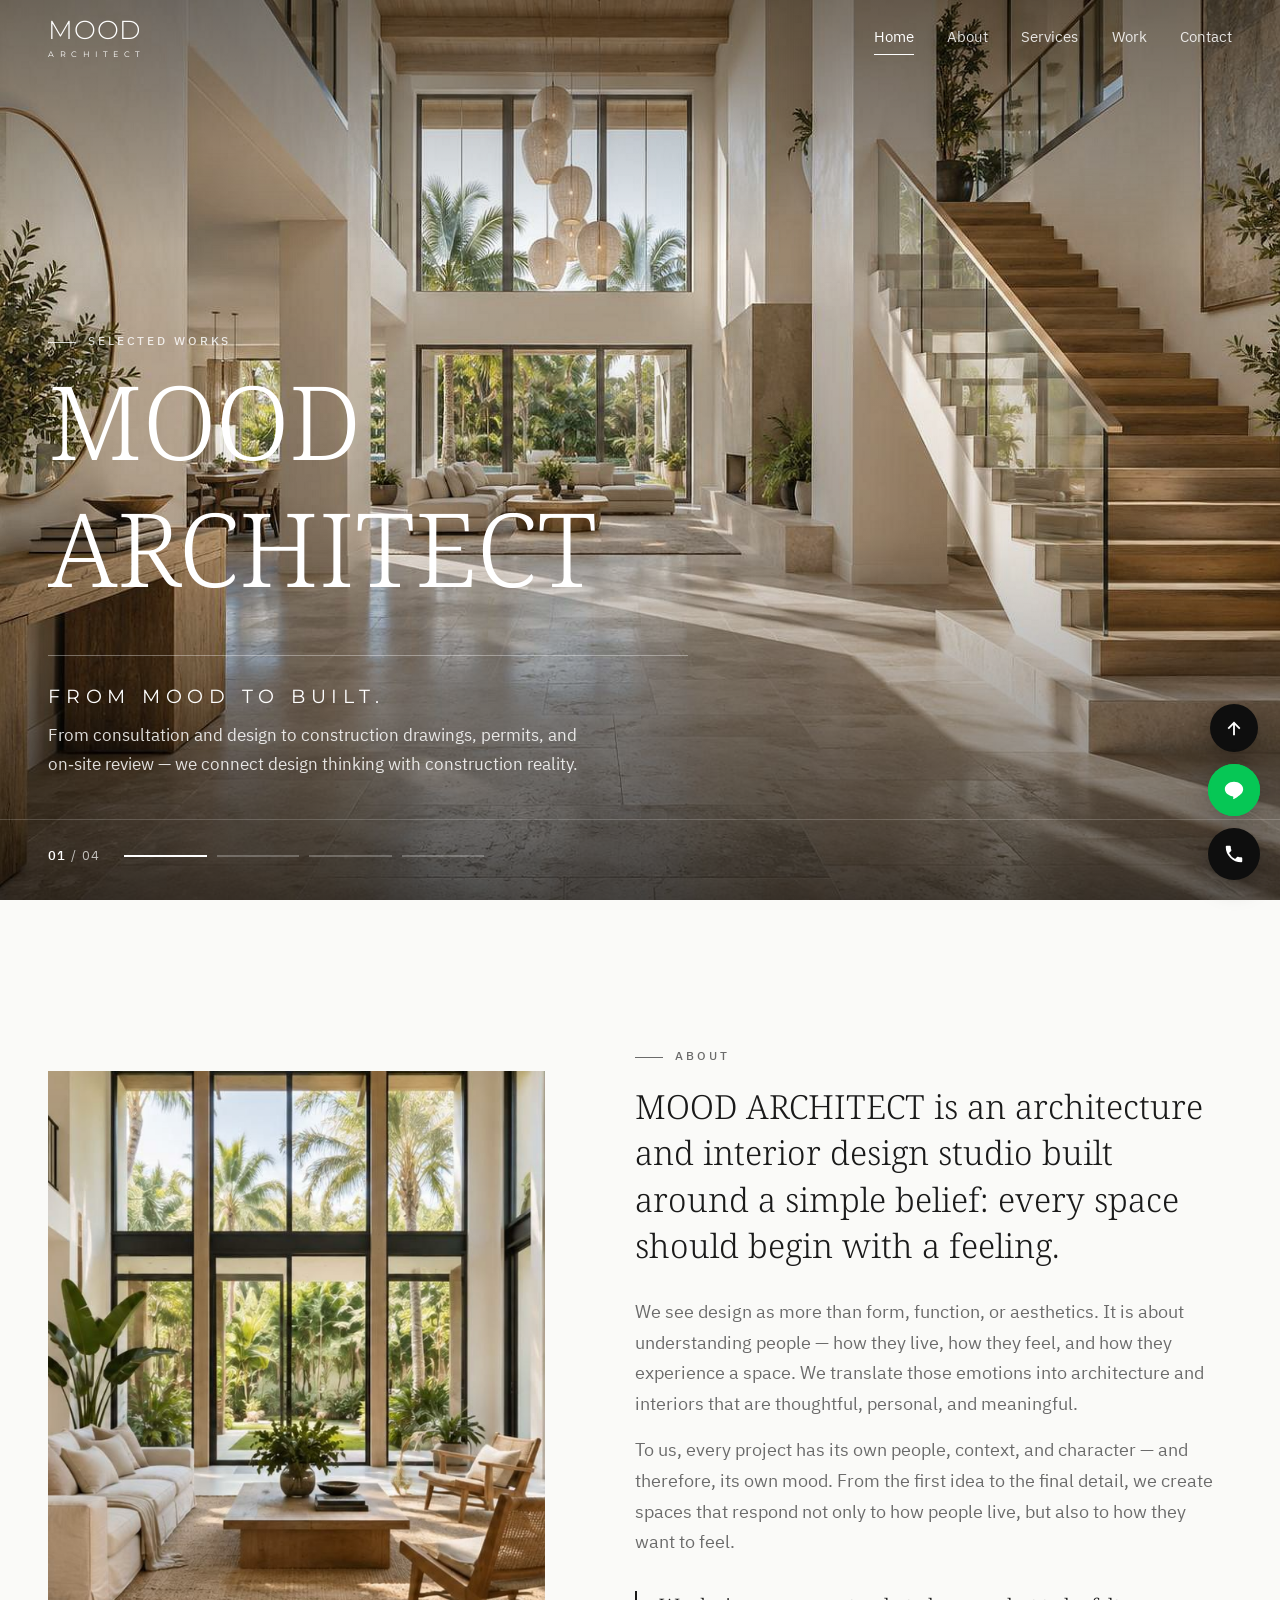
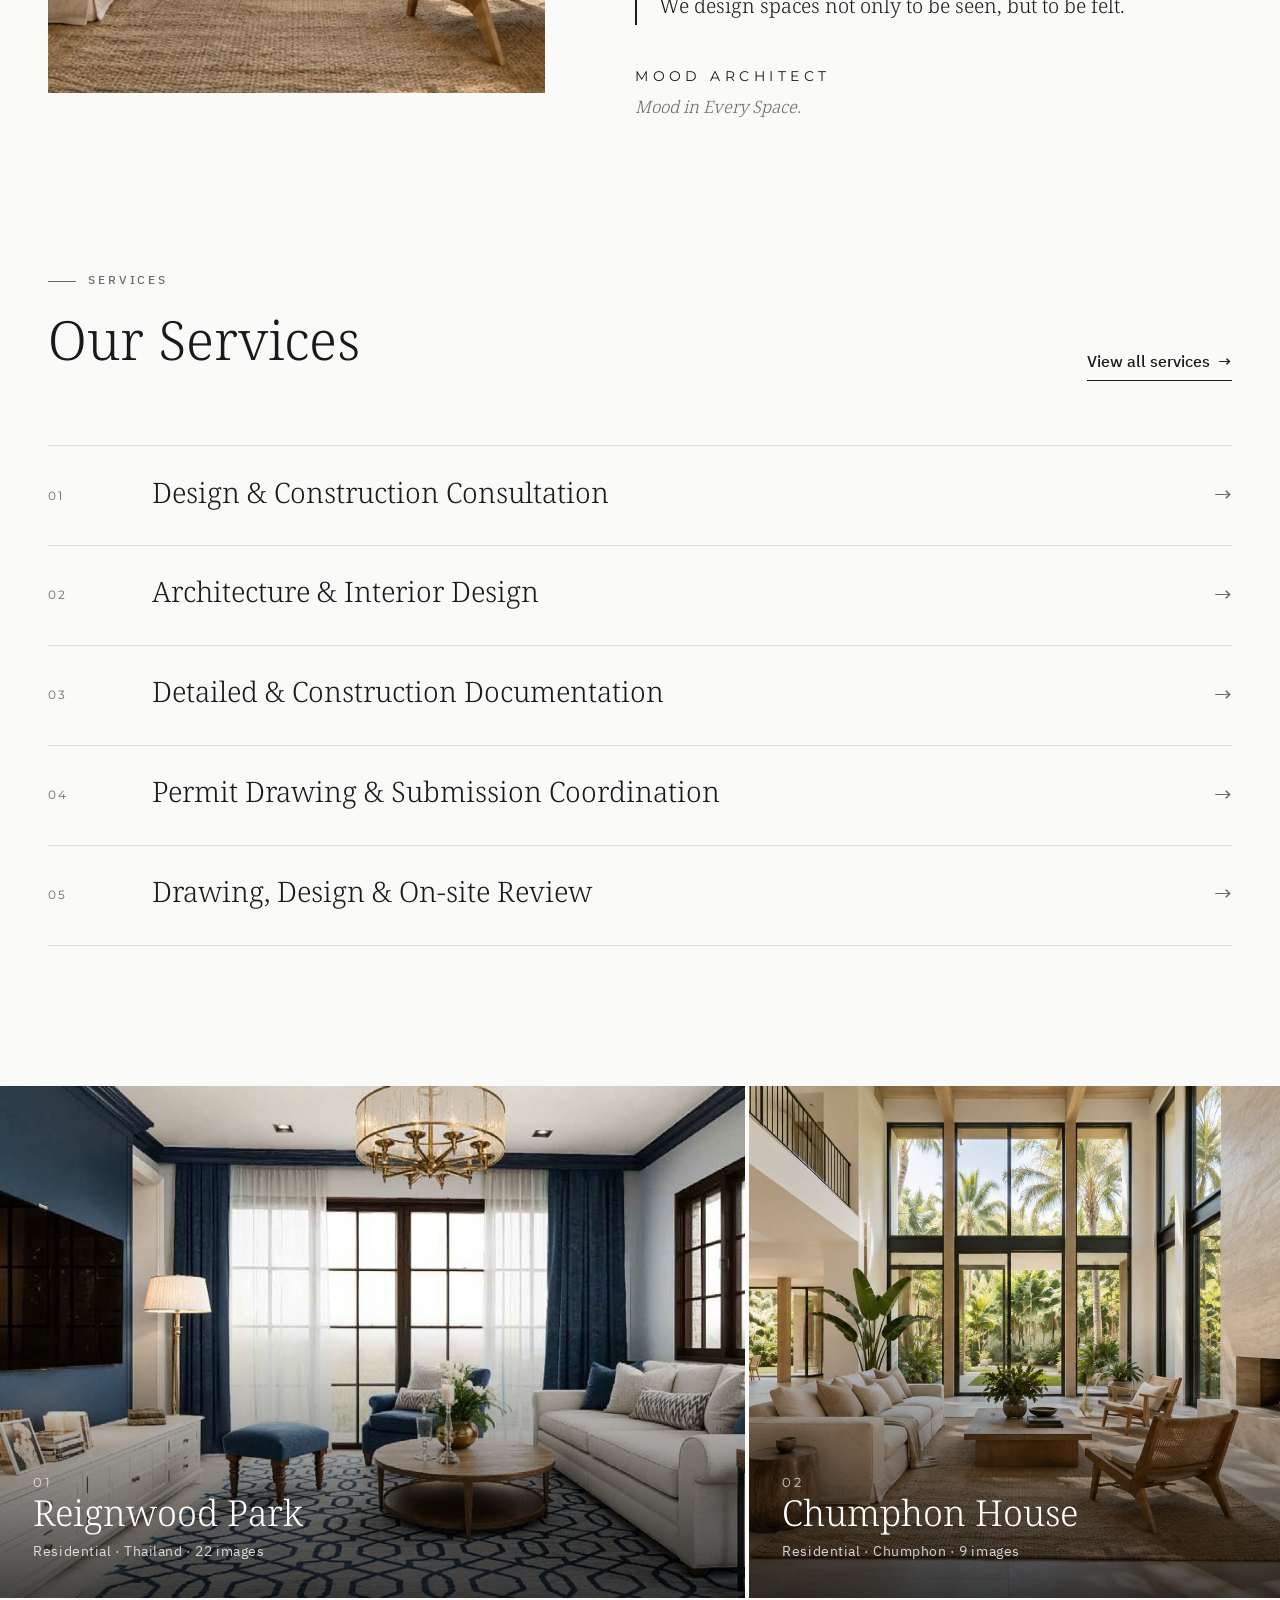
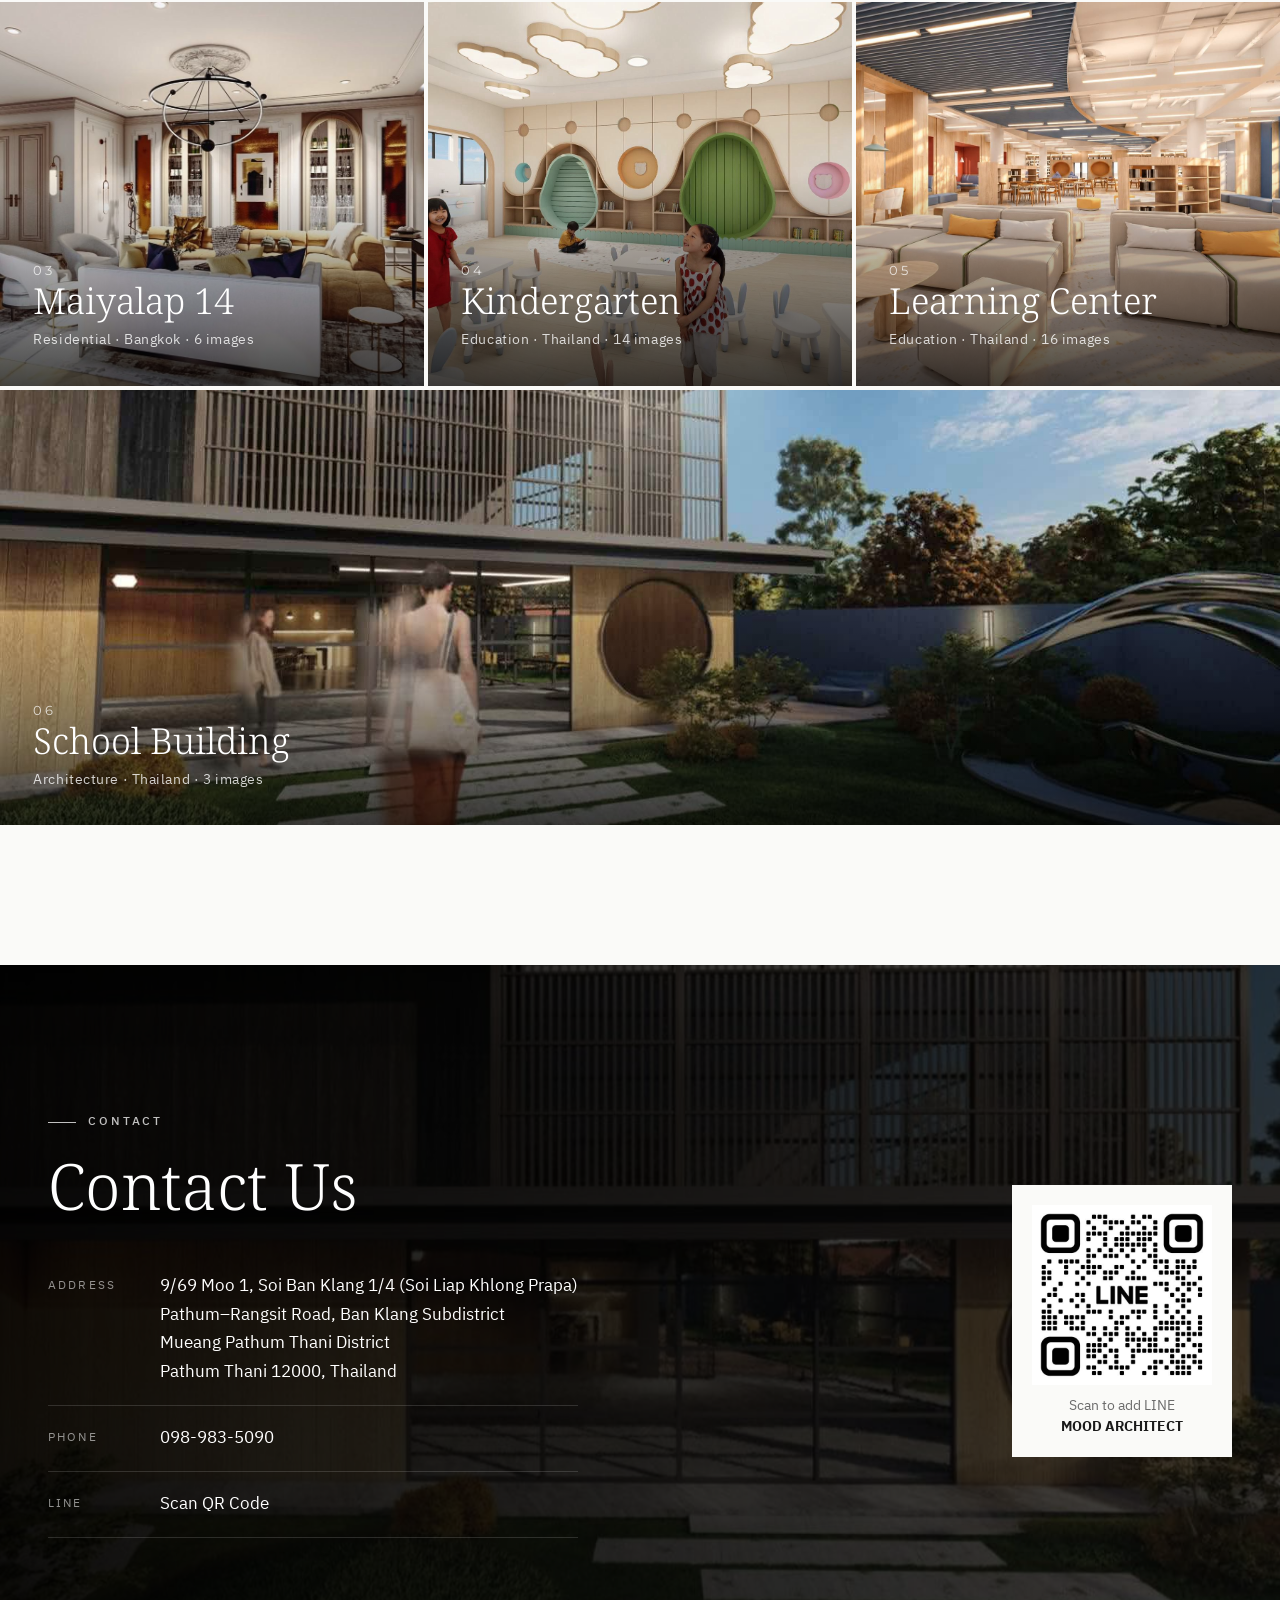
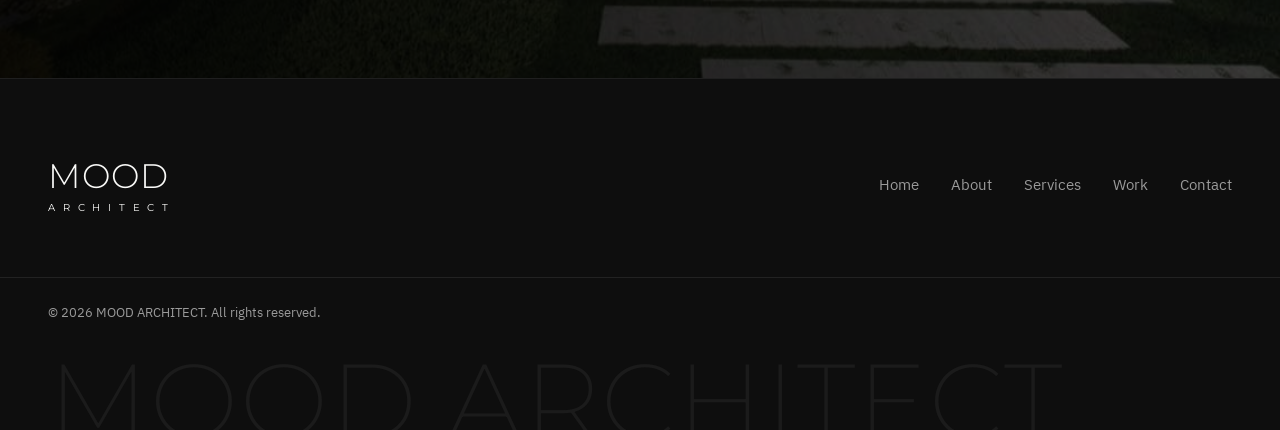
==== commit cb8dbe16: "Services page: replace photo rows with animated line icons Co-Authored-By: Claude Opus 5.5 <noreply@" ====
--- a/index.html
+++ b/index.html
@@ -12,7 +12,7 @@
   <link rel="preconnect" href="https://fonts.googleapis.com">
   <link rel="preconnect" href="https://fonts.gstatic.com" crossorigin>
   <link href="https://fonts.googleapis.com/css2?family=Montserrat:wght@200;300;400&family=IBM+Plex+Sans+Thai:wght@300;400;500;600&family=Noto+Serif+Thai:wght@300;400;500;600&display=swap" rel="stylesheet">
-  <link rel="stylesheet" href="css/style.css?v=202610021648">
+  <link rel="stylesheet" href="css/style.css?v=202610021702">
   <script>document.documentElement.classList.add("js");</script>
 </head>
 <body>
@@ -222,7 +222,7 @@
     <div class="lb-thumbs" id="lbThumbs"></div>
   </div>
 
-  <script src="js/projects.js?v=202610021648"></script>
-  <script src="js/main.js?v=202610021648"></script>
+  <script src="js/projects.js?v=202610021702"></script>
+  <script src="js/main.js?v=202610021702"></script>
 </body>
 </html>
--- a/css/style.css
+++ b/css/style.css
@@ -625,40 +625,66 @@
 .page-hero-content { position: relative; }
 .page-hero .eyebrow { color: rgba(255,255,255,.8); }
 
-.svc-rows { padding: var(--section) 0; display: grid; gap: clamp(72px, 10vw, 140px); }
-.svc-row {
-  display: grid; grid-template-columns: minmax(0, 7fr) minmax(0, 5fr);
-  gap: clamp(40px, 6vw, 100px); align-items: center;
-}
-.svc-row:nth-child(even) { grid-template-columns: minmax(0, 5fr) minmax(0, 7fr); }
-.svc-row:nth-child(even) .svc-media { order: 2; }
-.svc-media { position: relative; overflow: hidden; aspect-ratio: 4 / 3; background: var(--line); }
-.svc-media img {
-  position: absolute; left: 0; top: -10%; width: 100%; height: 120%; object-fit: cover;
-  will-change: transform;
-}
-.svc-media::after {
-  content: ""; position: absolute; inset: 0; pointer-events: none;
-  box-shadow: inset 0 0 0 1px rgba(0,0,0,.04);
-}
-.svc-num {
-  display: block; font-family: "Montserrat", var(--sans); font-weight: 200;
-  font-size: clamp(64px, 8vw, 128px); line-height: 1; color: #d6d4cd; margin-bottom: 8px;
-}
-.svc-cat {
-  font-family: "Montserrat", var(--sans); font-size: 12px; letter-spacing: .24em;
-  text-transform: uppercase; color: var(--grey); margin-bottom: 14px;
-}
-.svc-text h2 { font-size: clamp(28px, 3.2vw, 46px); line-height: 1.25; margin-bottom: 22px; }
-.svc-text .lead { max-width: 48ch; }
-
 .svc-cta { text-align: center; }
 .svc-cta-inner { position: relative; display: grid; justify-items: center; }
 .svc-cta h2 { margin-bottom: 36px; }
 .svc-cta .btn-row { justify-content: center; }
 
 @media (max-width: 860px) {
-  .svc-row, .svc-row:nth-child(even) { grid-template-columns: 1fr; gap: 28px; }
-  .svc-row:nth-child(even) .svc-media { order: 0; }
   .service-link { grid-template-columns: 44px 1fr auto; gap: 14px; }
 }
+
+/* ---------- Services page: line icons ---------- */
+.svc-icons { padding: var(--section) 0; }
+.svc-icon-list {
+  display: grid; grid-template-columns: repeat(5, minmax(0, 1fr));
+  gap: 56px clamp(20px, 3vw, 48px); text-align: center;
+}
+.svc-item { display: flex; flex-direction: column; align-items: center; scroll-margin-top: 120px; }
+.svc-ico {
+  width: clamp(96px, 9vw, 132px); height: auto; margin-bottom: 36px; overflow: visible;
+  fill: none; stroke: var(--ink); stroke-width: 1.8; stroke-linejoin: round; stroke-linecap: square;
+  transition: transform .6s var(--ease-out);
+}
+.svc-ico .knock { fill: var(--white); }
+.svc-ico .fill { fill: var(--ink); }
+.svc-ico .dash { stroke-dasharray: 3 3; }
+.svc-item:hover .svc-ico { transform: translateY(-6px); }
+
+/* lines draw themselves in when the item scrolls into view */
+.js .svc-ico [pathLength] {
+  stroke-dasharray: 1; stroke-dashoffset: 1;
+  transition: stroke-dashoffset 1.6s var(--ease-out) .2s;
+}
+.js .svc-ico .fill { fill-opacity: 0; transition: fill-opacity .6s 1.2s; }
+.js .svc-item.visible .svc-ico [pathLength] { stroke-dashoffset: 0; }
+.js .svc-item.visible .svc-ico .fill { fill-opacity: 1; }
+
+.svc-no {
+  font-family: "Montserrat", var(--sans); font-weight: 300; font-size: 15px; letter-spacing: .24em;
+  color: var(--grey);
+}
+.svc-no::after {
+  content: ""; display: block; width: 28px; height: 1.5px; margin: 16px auto 18px;
+  background: var(--ink); transition: width .5s var(--ease-out);
+}
+.svc-item:hover .svc-no::after { width: 56px; }
+.svc-item h2 {
+  font-family: var(--sans); font-weight: 400; font-size: clamp(17px, 1.45vw, 22px); line-height: 1.4;
+  max-width: 14em; margin-bottom: 14px;
+}
+.svc-item p { font-size: 14.5px; line-height: 1.75; color: var(--grey); max-width: 30ch; }
+
+@media (max-width: 1100px) {
+  .svc-icon-list { grid-template-columns: repeat(6, minmax(0, 1fr)); }
+  .svc-item { grid-column: span 2; }
+  .svc-item:nth-child(4) { grid-column: 2 / span 2; }
+}
+@media (max-width: 640px) {
+  .svc-icon-list { grid-template-columns: 1fr; gap: 64px; }
+  .svc-item, .svc-item:nth-child(4) { grid-column: auto; }
+}
+@media (prefers-reduced-motion: reduce) {
+  .js .svc-ico [pathLength] { stroke-dashoffset: 0; }
+  .js .svc-ico .fill { fill-opacity: 1; }
+}
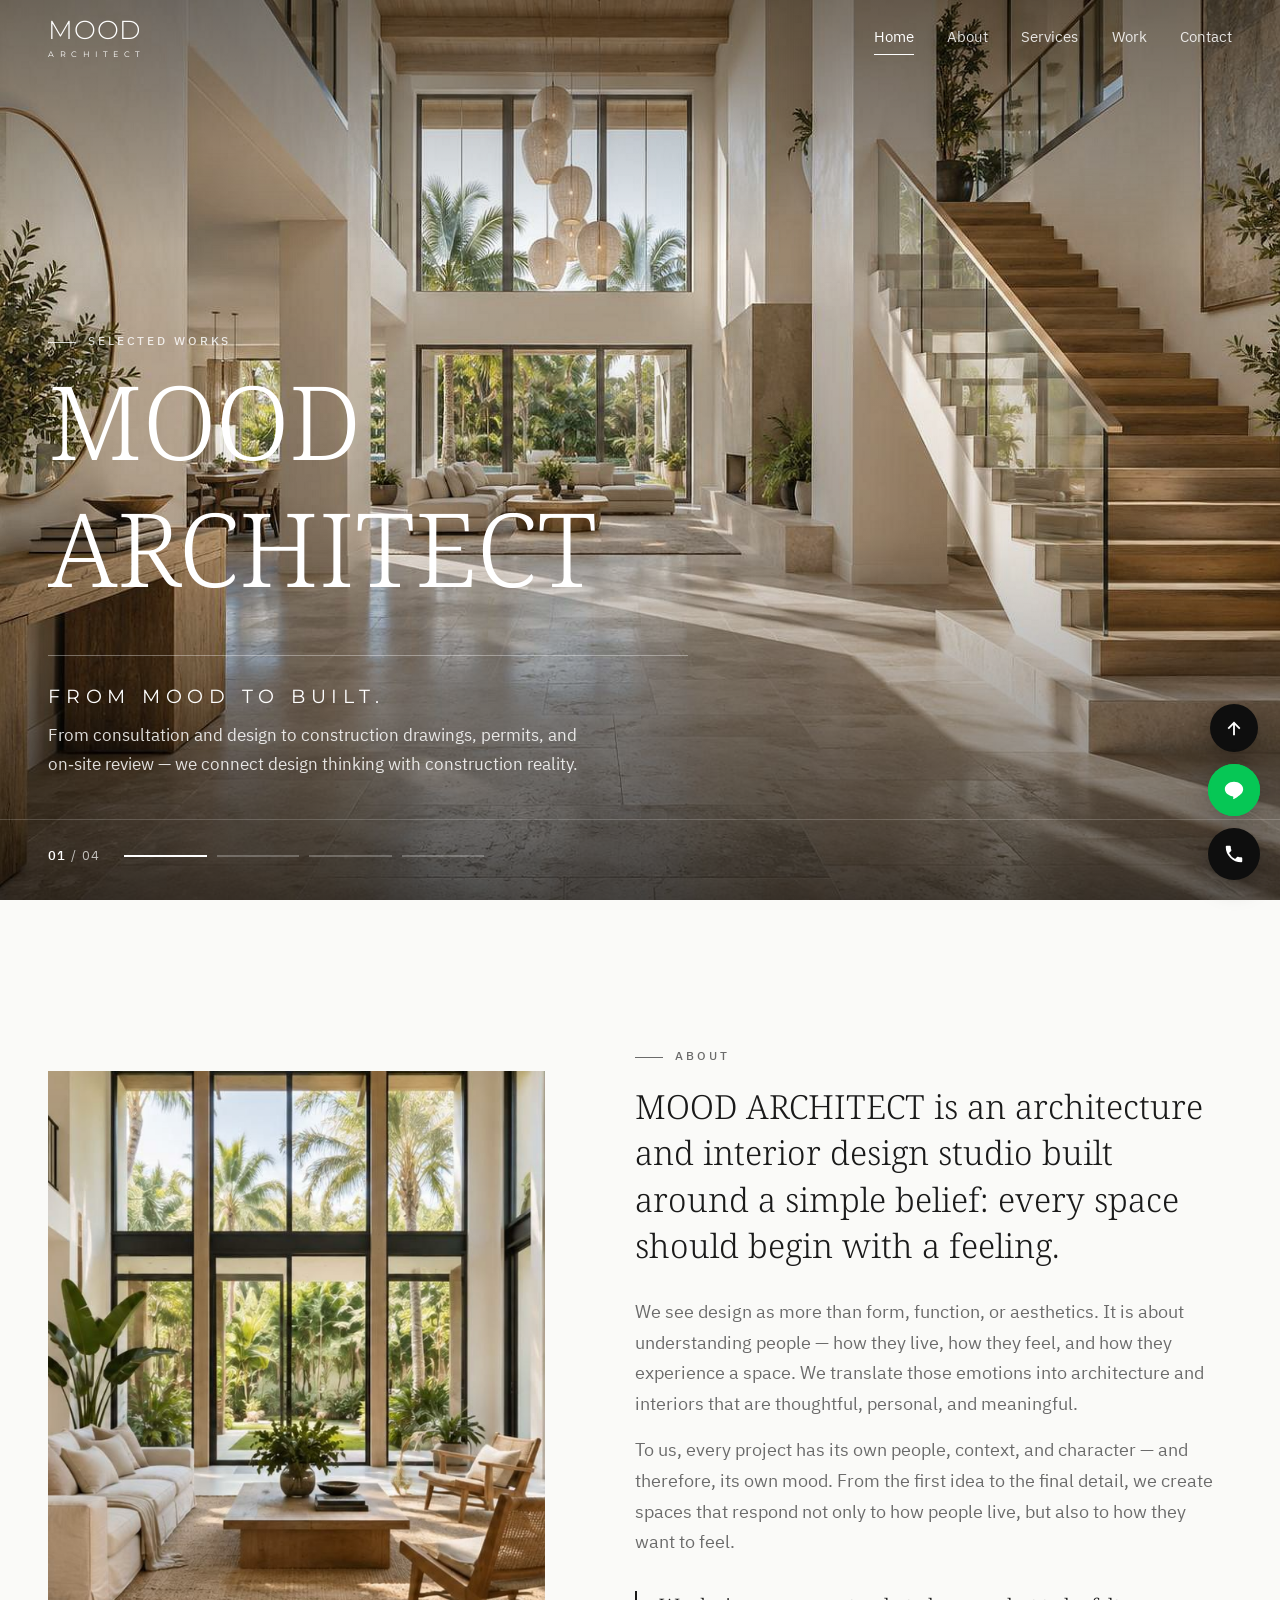
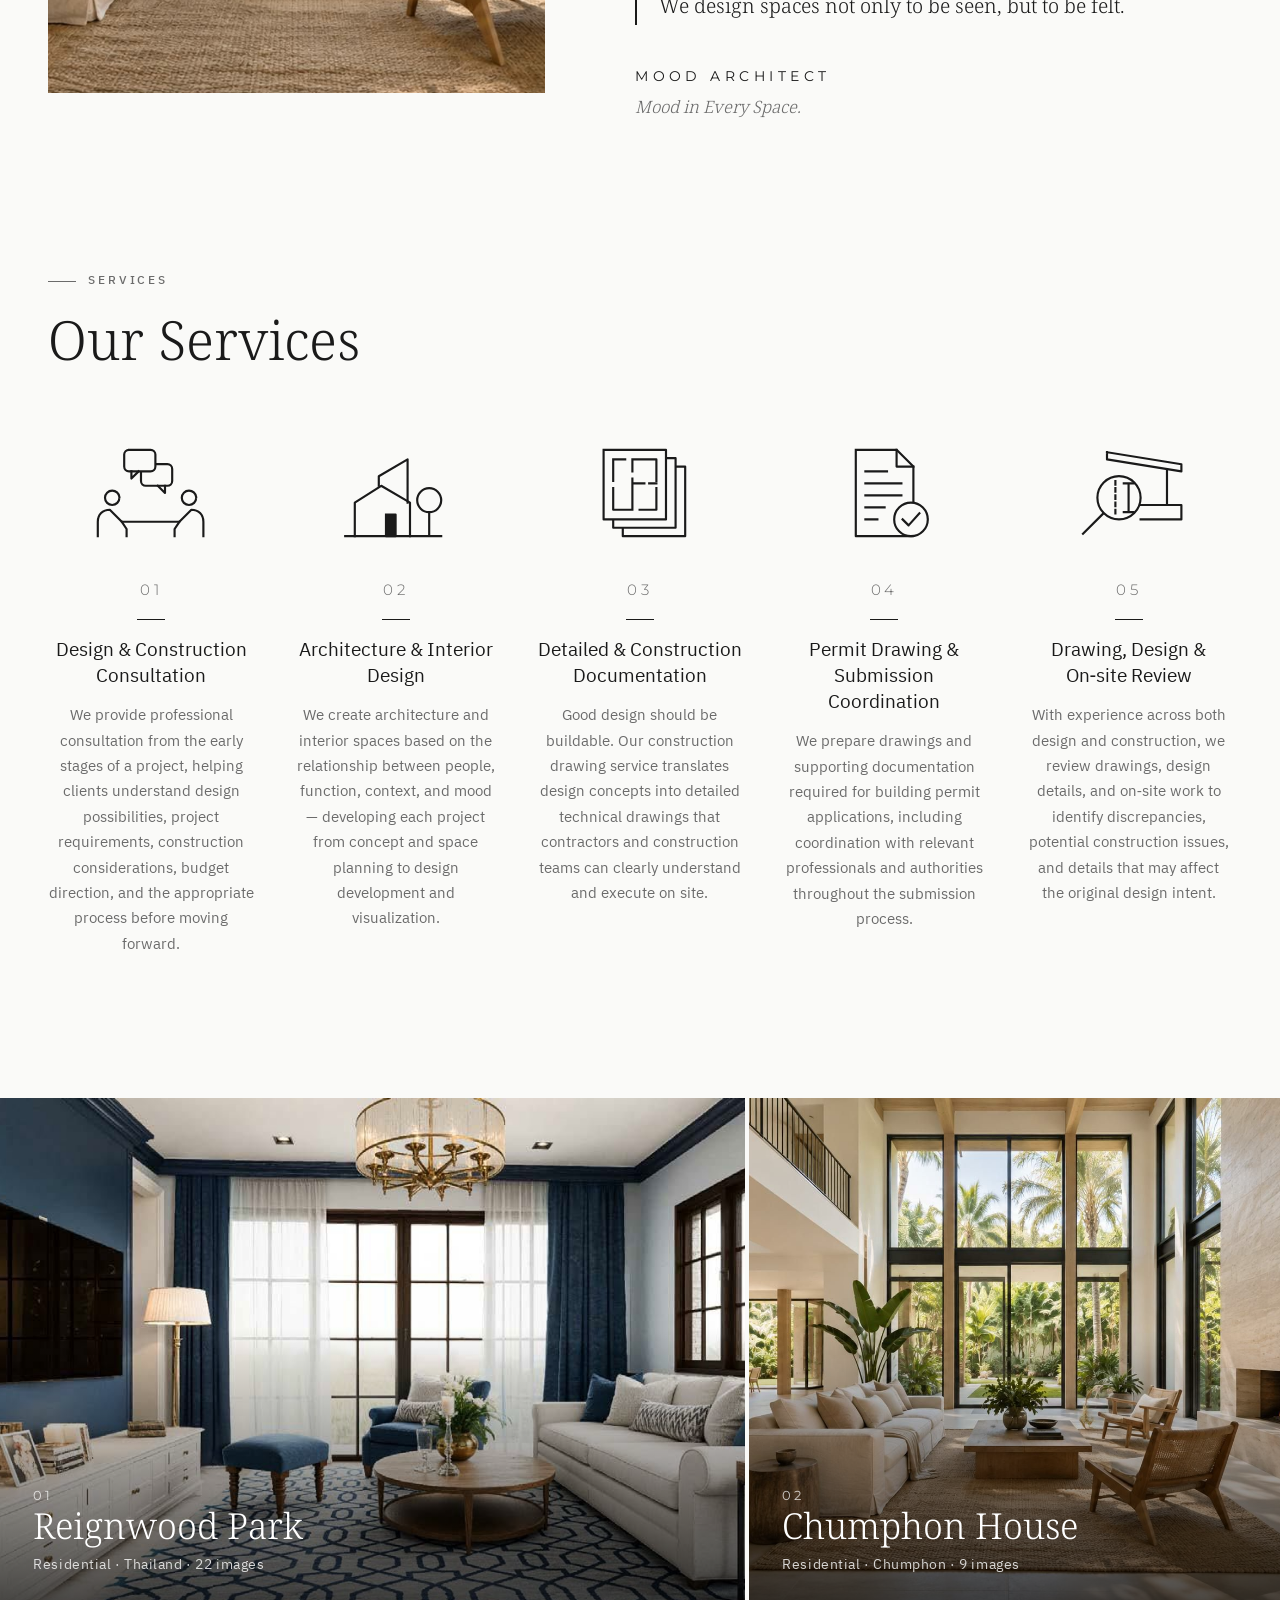
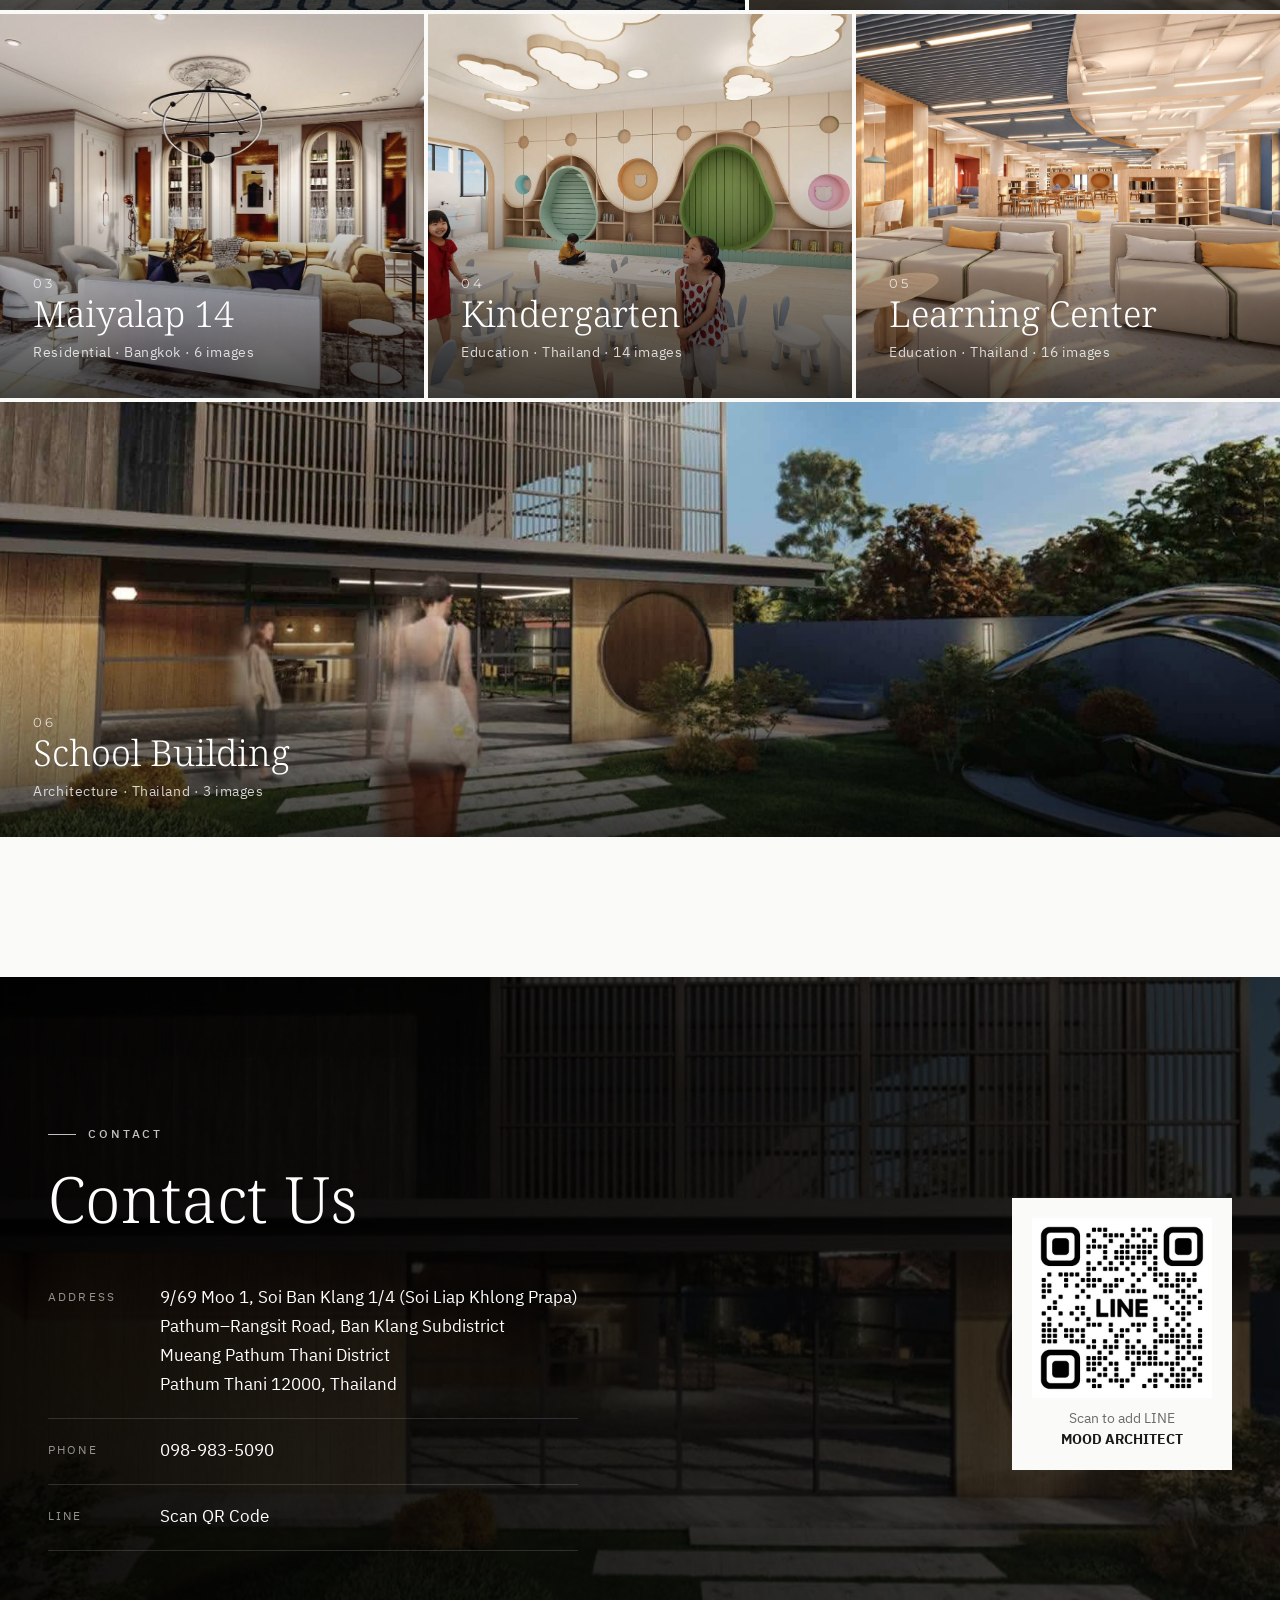
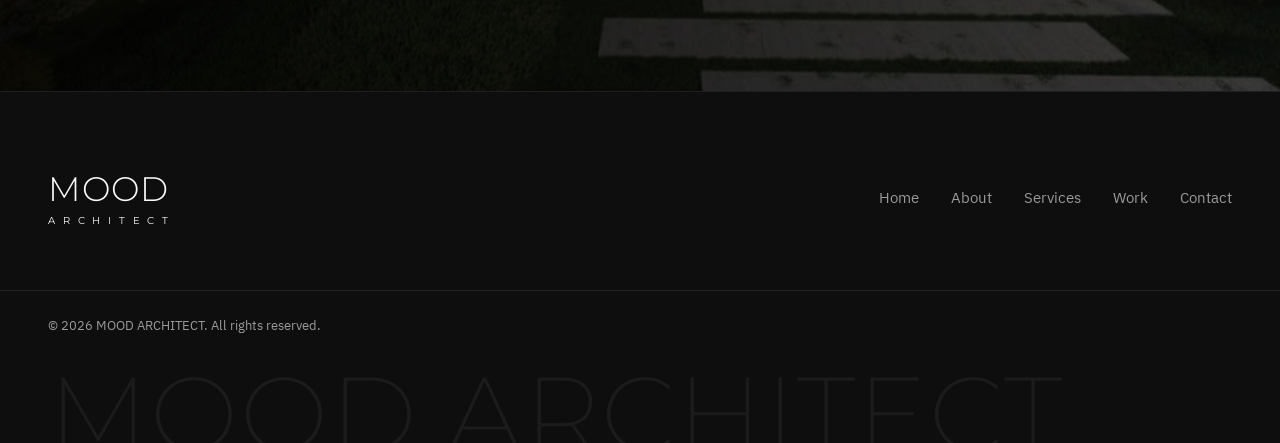
==== commit a7da4150: "Show service icons on the home page; drop separate Services page Co-Authored-By: Claude Opus 5.5 <no" ====
--- a/index.html
+++ b/index.html
@@ -12,7 +12,7 @@
   <link rel="preconnect" href="https://fonts.googleapis.com">
   <link rel="preconnect" href="https://fonts.gstatic.com" crossorigin>
   <link href="https://fonts.googleapis.com/css2?family=Montserrat:wght@200;300;400&family=IBM+Plex+Sans+Thai:wght@300;400;500;600&family=Noto+Serif+Thai:wght@300;400;500;600&display=swap" rel="stylesheet">
-  <link rel="stylesheet" href="css/style.css?v=202610021702">
+  <link rel="stylesheet" href="css/style.css?v=202610021705">
   <script>document.documentElement.classList.add("js");</script>
 </head>
 <body>
@@ -39,7 +39,7 @@
       <nav class="nav" id="nav" aria-label="เมนูหลัก">
         <a href="#hero">Home</a>
         <a href="#about">About</a>
-        <a href="services.html">Services</a>
+        <a href="#services">Services</a>
         <a href="#work">Work</a>
         <a href="#contact">Contact</a>
       </nav>
@@ -105,15 +105,72 @@
             <p class="eyebrow reveal">Services</p>
             <h2 class="reveal">Our Services</h2>
           </div>
-          <a href="services.html" class="text-link reveal">View all services <span>→</span></a>
-        </div>
-
-        <ol class="service-list">
-          <li><a class="service-link reveal" href="services.html#consultation"><span class="service-no">01</span><h3>Design &amp; Construction Consultation</h3><i aria-hidden="true">→</i></a></li>
-          <li><a class="service-link reveal" href="services.html#design"><span class="service-no">02</span><h3>Architecture &amp; Interior Design</h3><i aria-hidden="true">→</i></a></li>
-          <li><a class="service-link reveal" href="services.html#construction-drawing"><span class="service-no">03</span><h3>Detailed &amp; Construction Documentation</h3><i aria-hidden="true">→</i></a></li>
-          <li><a class="service-link reveal" href="services.html#building-permit"><span class="service-no">04</span><h3>Permit Drawing &amp; Submission Coordination</h3><i aria-hidden="true">→</i></a></li>
-          <li><a class="service-link reveal" href="services.html#review"><span class="service-no">05</span><h3>Drawing, Design &amp; On&#8209;site Review</h3><i aria-hidden="true">→</i></a></li>
+        </div>
+
+        <ol class="svc-icon-list">
+          <li class="svc-item reveal" id="consultation">
+            <svg class="svc-ico" viewBox="0 0 96 80" aria-hidden="true">
+              <rect pathLength="1" x="40" y="16" width="26" height="18" rx="4"/>
+              <path pathLength="1" d="M60 34v6l-6-6"/>
+              <rect class="knock" pathLength="1" x="26" y="4" width="26" height="18" rx="4"/>
+              <path pathLength="1" d="M32 22v6l6-6"/>
+              <circle pathLength="1" cx="16" cy="44" r="6"/>
+              <path pathLength="1" d="M4 76V64c0-6 4-10 10-10l10 10h48l10-10c6 0 10 4 10 10v12"/>
+              <circle pathLength="1" cx="80" cy="44" r="6"/>
+              <path pathLength="1" d="M24 64l4 6v6M72 64l-4 6v6"/>
+            </svg>
+            <span class="svc-no">01</span>
+            <h2>Design &amp; Construction Consultation</h2>
+            <p>We provide professional consultation from the early stages of a project, helping clients understand design possibilities, project requirements, construction considerations, budget direction, and the appropriate process before moving forward.</p>
+          </li>
+          <li class="svc-item reveal" id="design">
+            <svg class="svc-ico" viewBox="0 0 96 80" aria-hidden="true">
+              <path pathLength="1" d="M34 34V26l24-14v36"/>
+              <path pathLength="1" d="M14 76V48l22-14 24 14v28"/>
+              <rect class="fill" pathLength="1" x="40" y="58" width="8" height="18"/>
+              <circle pathLength="1" cx="76" cy="46" r="10"/>
+              <path pathLength="1" d="M76 56v20M6 76h80"/>
+            </svg>
+            <span class="svc-no">02</span>
+            <h2>Architecture &amp; Interior Design</h2>
+            <p>We create architecture and interior spaces based on the relationship between people, function, context, and mood — developing each project from concept and space planning to design development and visualization.</p>
+          </li>
+          <li class="svc-item reveal" id="construction-drawing">
+            <svg class="svc-ico" viewBox="0 0 96 80" aria-hidden="true">
+              <rect pathLength="1" x="34" y="18" width="52" height="58"/>
+              <rect class="knock" pathLength="1" x="26" y="11" width="52" height="58"/>
+              <rect class="knock" pathLength="1" x="18" y="4" width="52" height="58"/>
+              <path pathLength="1" d="M26 12h10M42 12h20v18M62 36v18H48M42 54H26V36M26 30V12M42 12v10M42 28v26M42 32h10M56 32h6"/>
+            </svg>
+            <span class="svc-no">03</span>
+            <h2>Detailed &amp; Construction Documentation</h2>
+            <p>Good design should be buildable. Our construction drawing service translates design concepts into detailed technical drawings that contractors and construction teams can clearly understand and execute on site.</p>
+          </li>
+          <li class="svc-item reveal" id="building-permit">
+            <svg class="svc-ico" viewBox="0 0 96 80" aria-hidden="true">
+              <path pathLength="1" d="M24 4h34l14 14v58H24z"/>
+              <path pathLength="1" d="M58 4v14h14"/>
+              <path pathLength="1" d="M32 22h18M32 32h30M32 42h30M32 52h16M32 62h10"/>
+              <circle class="knock" pathLength="1" cx="70" cy="62" r="14"/>
+              <path pathLength="1" d="M63 62l5 5 9-10"/>
+            </svg>
+            <span class="svc-no">04</span>
+            <h2>Permit Drawing &amp; Submission Coordination</h2>
+            <p>We prepare drawings and supporting documentation required for building permit applications, including coordination with relevant professionals and authorities throughout the submission process.</p>
+          </li>
+          <li class="svc-item reveal" id="review">
+            <svg class="svc-ico" viewBox="0 0 96 80" aria-hidden="true">
+              <path pathLength="1" d="M30 6l62 10v6L30 12z"/>
+              <path pathLength="1" d="M80 20v30M58 50h34v12H58"/>
+              <circle class="knock" pathLength="1" cx="40" cy="44" r="18"/>
+              <path pathLength="1" d="M27 57L10 74"/>
+              <path pathLength="1" d="M44 32h8M48 32v24M44 56h8"/>
+              <path class="dash" d="M37 30v28"/>
+            </svg>
+            <span class="svc-no">05</span>
+            <h2>Drawing, Design &amp; On&#8209;site Review</h2>
+            <p>With experience across both design and construction, we review drawings, design details, and on&#8209;site work to identify discrepancies, potential construction issues, and details that may affect the original design intent.</p>
+          </li>
         </ol>
       </div>
     </section>
@@ -152,7 +209,7 @@
       <nav class="footer-nav" aria-label="เมนูท้ายเว็บ">
         <a href="#hero">Home</a>
         <a href="#about">About</a>
-        <a href="services.html">Services</a>
+        <a href="#services">Services</a>
         <a href="#work">Work</a>
         <a href="#contact">Contact</a>
       </nav>
@@ -222,7 +279,7 @@
     <div class="lb-thumbs" id="lbThumbs"></div>
   </div>
 
-  <script src="js/projects.js?v=202610021702"></script>
-  <script src="js/main.js?v=202610021702"></script>
+  <script src="js/projects.js?v=202610021705"></script>
+  <script src="js/main.js?v=202610021705"></script>
 </body>
 </html>
--- a/css/style.css
+++ b/css/style.css
@@ -586,56 +586,10 @@
   .pv-bar-inner { height: 56px; }
 }
 
-/* ---------- Services summary (home page) ---------- */
+/* ---------- Services ---------- */
 .services { padding-top: 0; }
-.service-list { border-top: 1px solid var(--line); }
-.service-link {
-  display: grid; grid-template-columns: 80px 1fr auto; align-items: center; gap: 24px;
-  padding: clamp(22px, 2.4vw, 32px) 0; border-bottom: 1px solid var(--line);
-}
-.service-no {
-  font-family: "Montserrat", var(--sans); font-size: 12px; font-weight: 400;
-  letter-spacing: .2em; text-transform: uppercase; color: var(--grey);
-}
-.service-link h3 {
-  font-family: var(--serif); font-weight: 300; font-size: clamp(20px, 2.2vw, 32px); line-height: 1.3;
-  transition: transform .5s var(--ease-out);
-}
-.service-link i { font-style: normal; font-size: 22px; color: var(--grey); transition: transform .4s var(--ease-out), color .3s; }
-.service-link:hover h3 { transform: translateX(10px); }
-.service-link:hover i { transform: translateX(6px); color: var(--ink); }
-.section-head .text-link { margin-top: 0; }
-
-/* ---------- Services page ---------- */
-.page-hero {
-  position: relative; min-height: 78vh; min-height: 78svh;
-  display: flex; align-items: flex-end; overflow: hidden;
-  color: #fff; background: var(--black);
-  padding: 160px 0 clamp(56px, 8vh, 96px);
-}
-.page-hero-bg {
-  position: absolute; inset: 0; width: 100%; height: 100%; object-fit: cover;
-  animation: pageHeroZoom 10s var(--ease-out) both;
-}
-@keyframes pageHeroZoom { from { transform: scale(1.06); } to { transform: none; } }
-.page-hero-overlay {
-  position: absolute; inset: 0;
-  background: linear-gradient(180deg, rgba(0,0,0,.4) 0%, rgba(0,0,0,.1) 35%, rgba(0,0,0,.65) 100%);
-}
-.page-hero-content { position: relative; }
-.page-hero .eyebrow { color: rgba(255,255,255,.8); }
-
-.svc-cta { text-align: center; }
-.svc-cta-inner { position: relative; display: grid; justify-items: center; }
-.svc-cta h2 { margin-bottom: 36px; }
-.svc-cta .btn-row { justify-content: center; }
-
-@media (max-width: 860px) {
-  .service-link { grid-template-columns: 44px 1fr auto; gap: 14px; }
-}
 
 /* ---------- Services page: line icons ---------- */
-.svc-icons { padding: var(--section) 0; }
 .svc-icon-list {
   display: grid; grid-template-columns: repeat(5, minmax(0, 1fr));
   gap: 56px clamp(20px, 3vw, 48px); text-align: center;
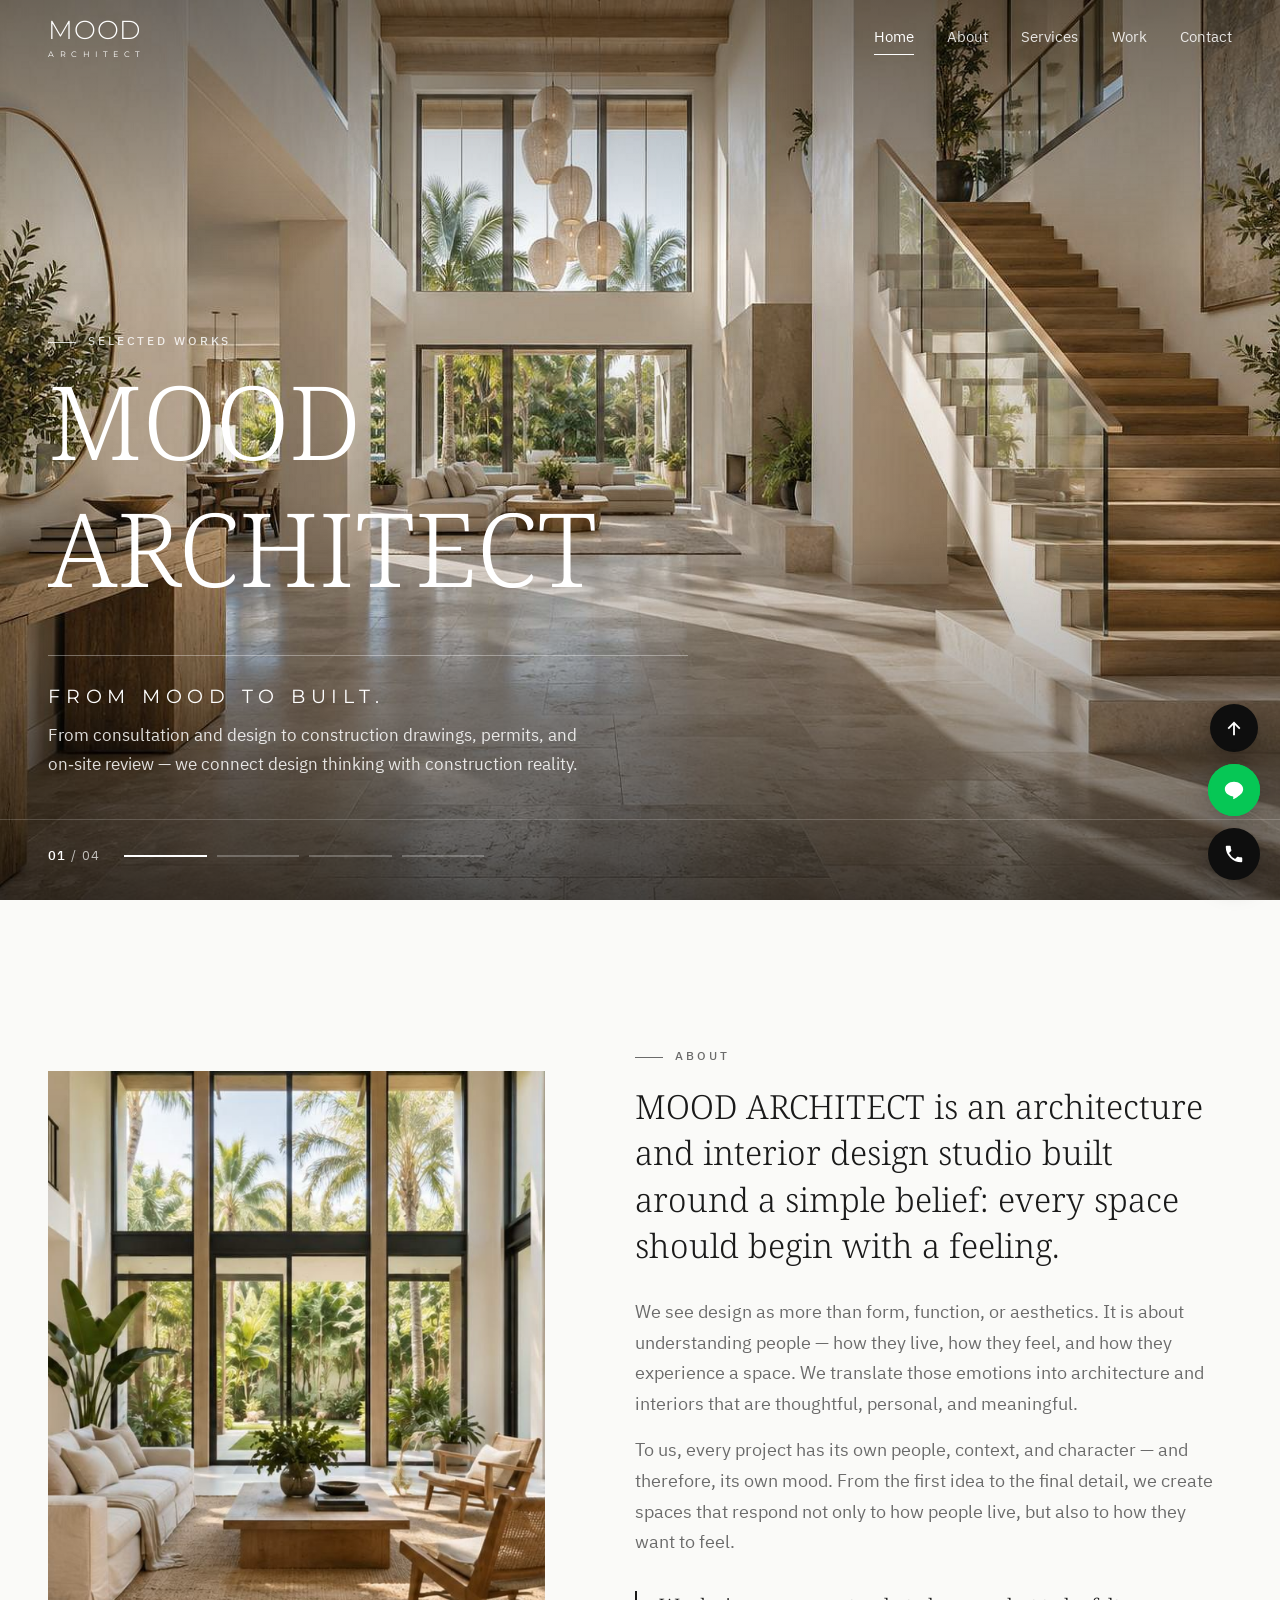
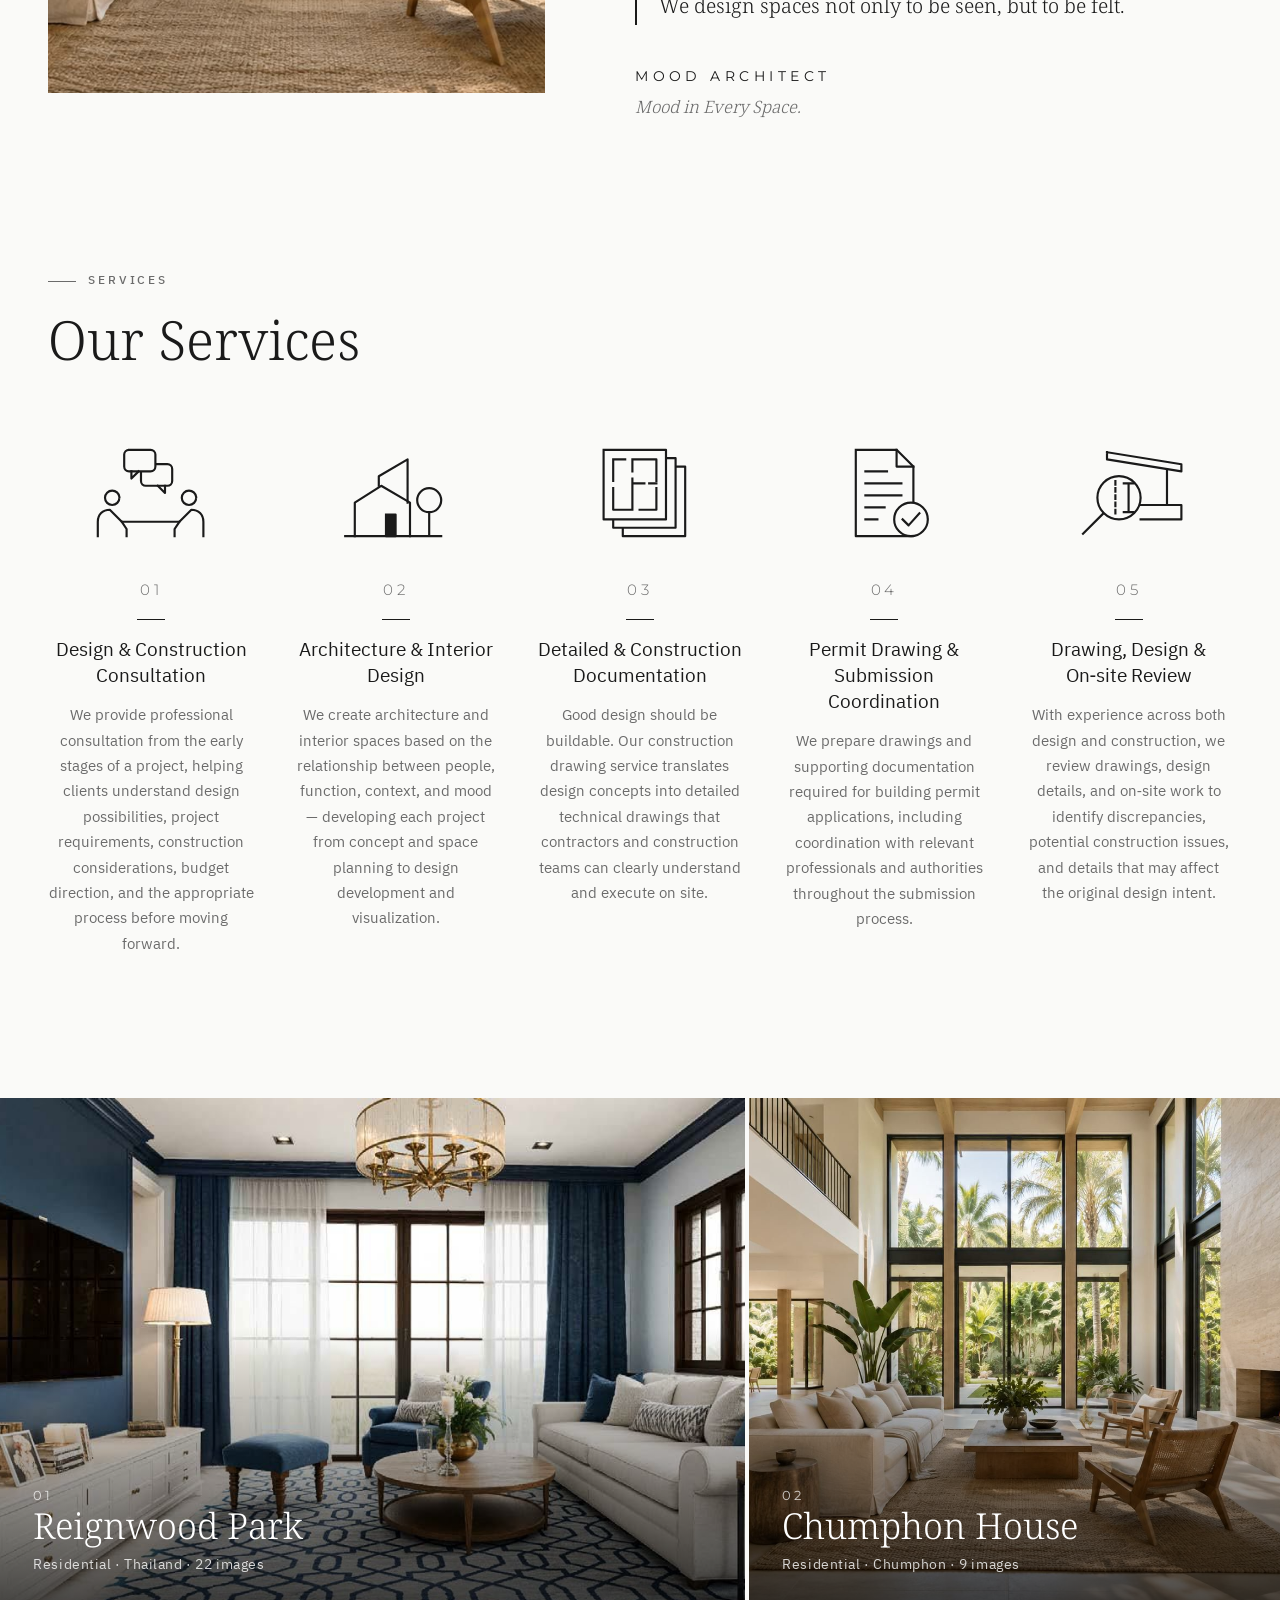
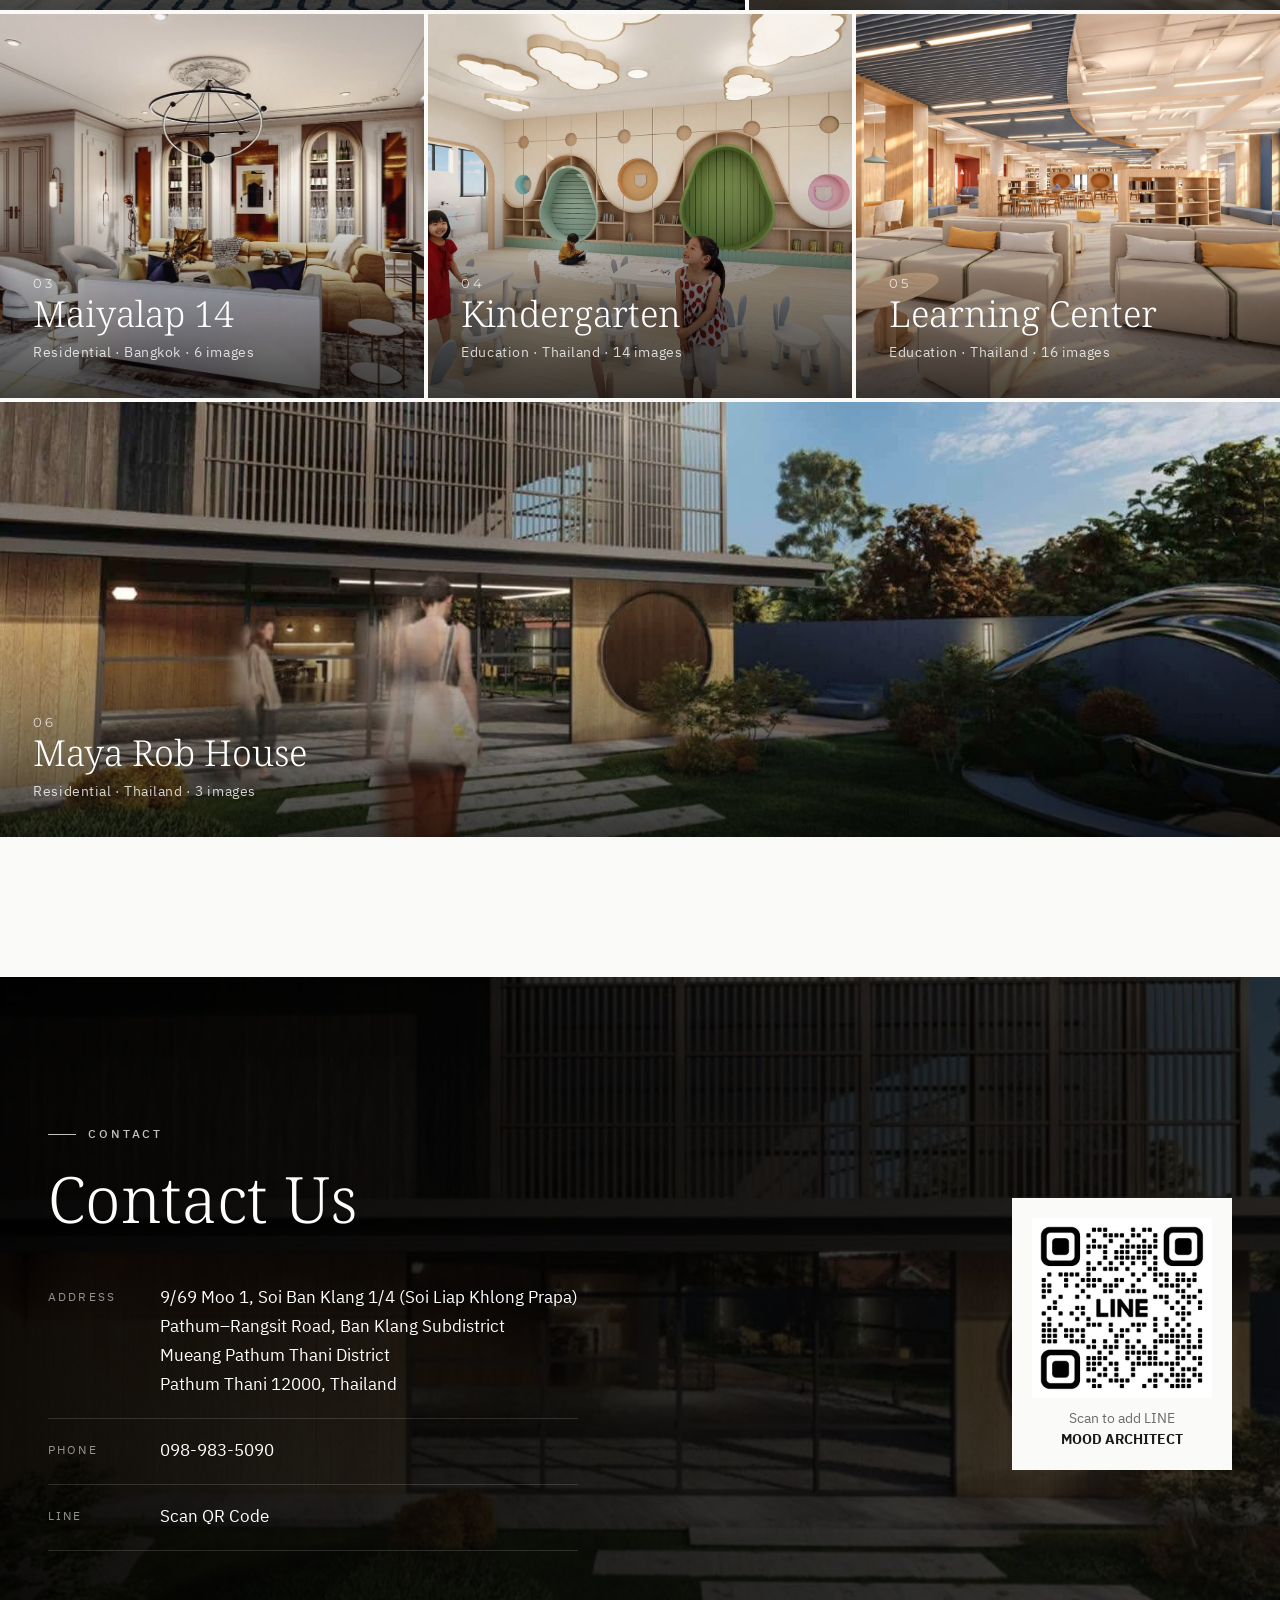
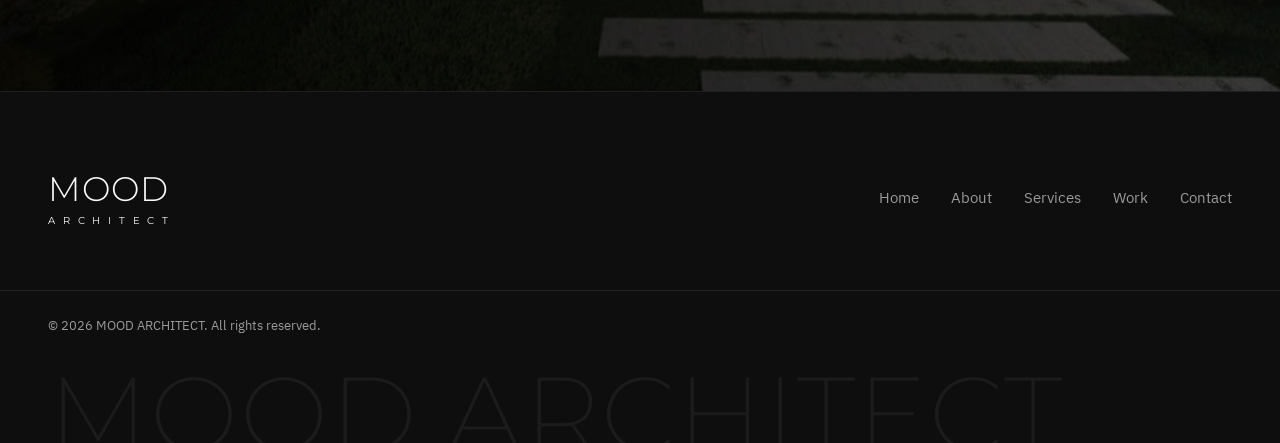
==== commit 17c9d8be: "Rename School Building project to Maya Rob House Co-Authored-By: Claude Opus 5.5 <noreply@anthropic." ====
--- a/index.html
+++ b/index.html
@@ -12,7 +12,7 @@
   <link rel="preconnect" href="https://fonts.googleapis.com">
   <link rel="preconnect" href="https://fonts.gstatic.com" crossorigin>
   <link href="https://fonts.googleapis.com/css2?family=Montserrat:wght@200;300;400&family=IBM+Plex+Sans+Thai:wght@300;400;500;600&family=Noto+Serif+Thai:wght@300;400;500;600&display=swap" rel="stylesheet">
-  <link rel="stylesheet" href="css/style.css?v=202610021705">
+  <link rel="stylesheet" href="css/style.css?v=202610021706">
   <script>document.documentElement.classList.add("js");</script>
 </head>
 <body>
@@ -58,7 +58,7 @@
         <img class="hero-slide active" src="images/hero-1.jpg" alt="โถงบันไดเพดานสูง เปิดรับวิวสวนเขตร้อน">
         <img class="hero-slide" src="images/hero-2.jpg" alt="ห้องรับแขกสไตล์คลาสสิก">
         <img class="hero-slide" src="images/hero-3.jpg" alt="ห้องสมุดและโซนนั่งอ่าน ศูนย์การเรียนรู้">
-        <img class="hero-slide" src="images/hero-4.jpg" alt="ทางเดินในสวนหน้าอาคารเรียน">
+        <img class="hero-slide" src="images/hero-4.jpg" alt="Maya Rob House — garden path">
       </div>
       <div class="hero-overlay"></div>
 
@@ -279,7 +279,7 @@
     <div class="lb-thumbs" id="lbThumbs"></div>
   </div>
 
-  <script src="js/projects.js?v=202610021705"></script>
-  <script src="js/main.js?v=202610021705"></script>
+  <script src="js/projects.js?v=202610021706"></script>
+  <script src="js/main.js?v=202610021706"></script>
 </body>
 </html>
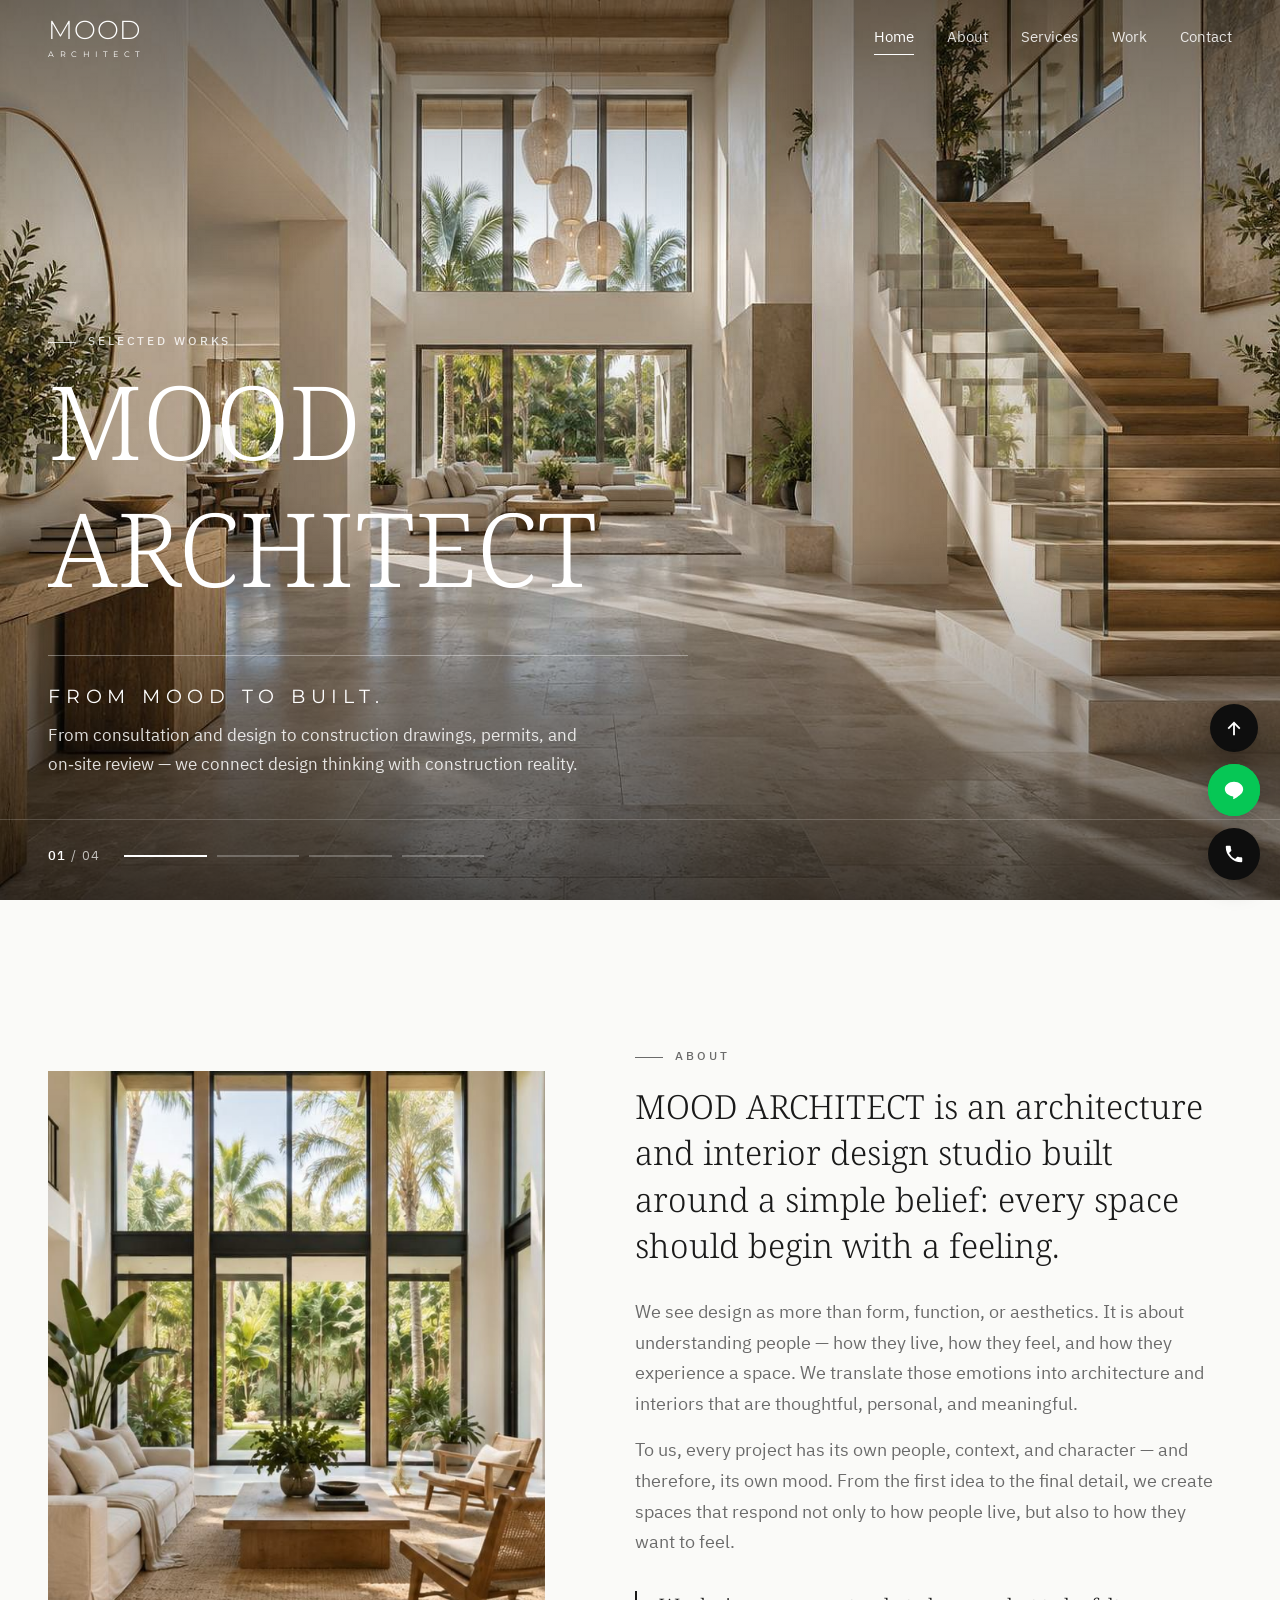
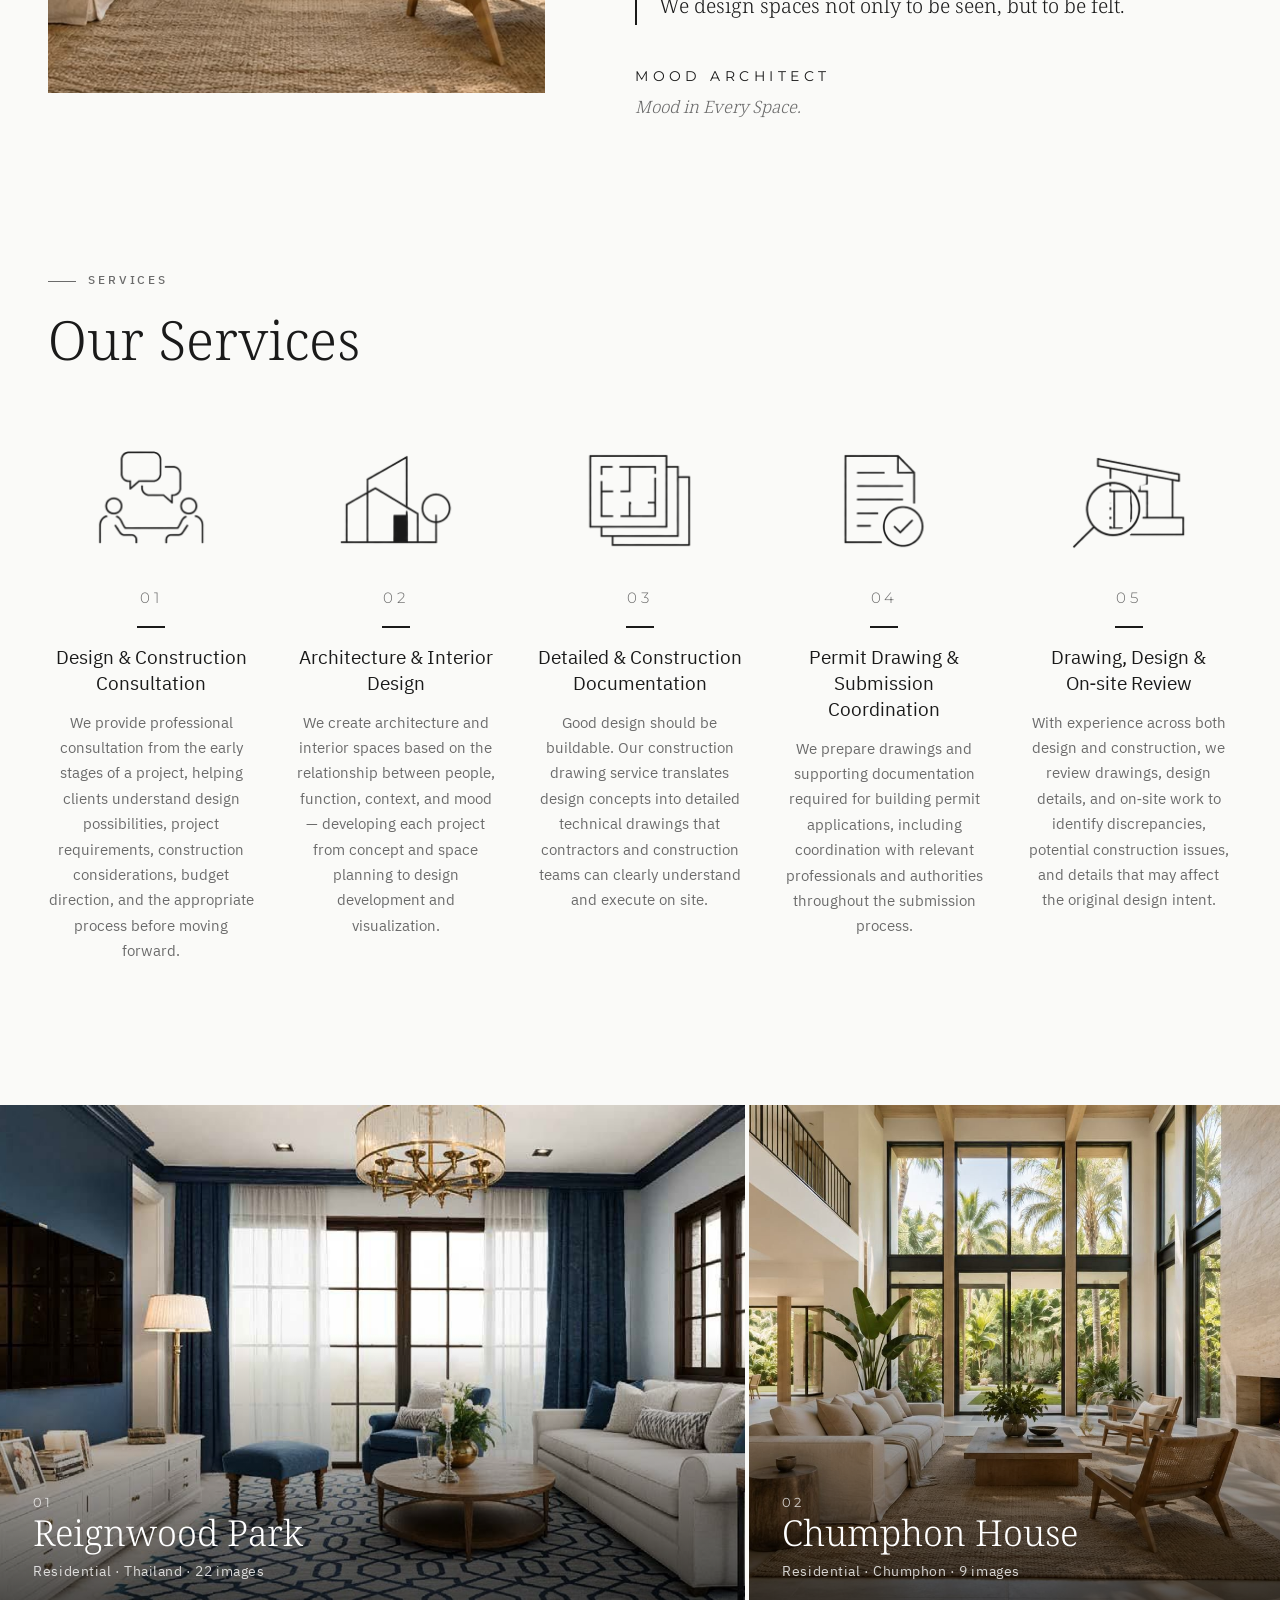
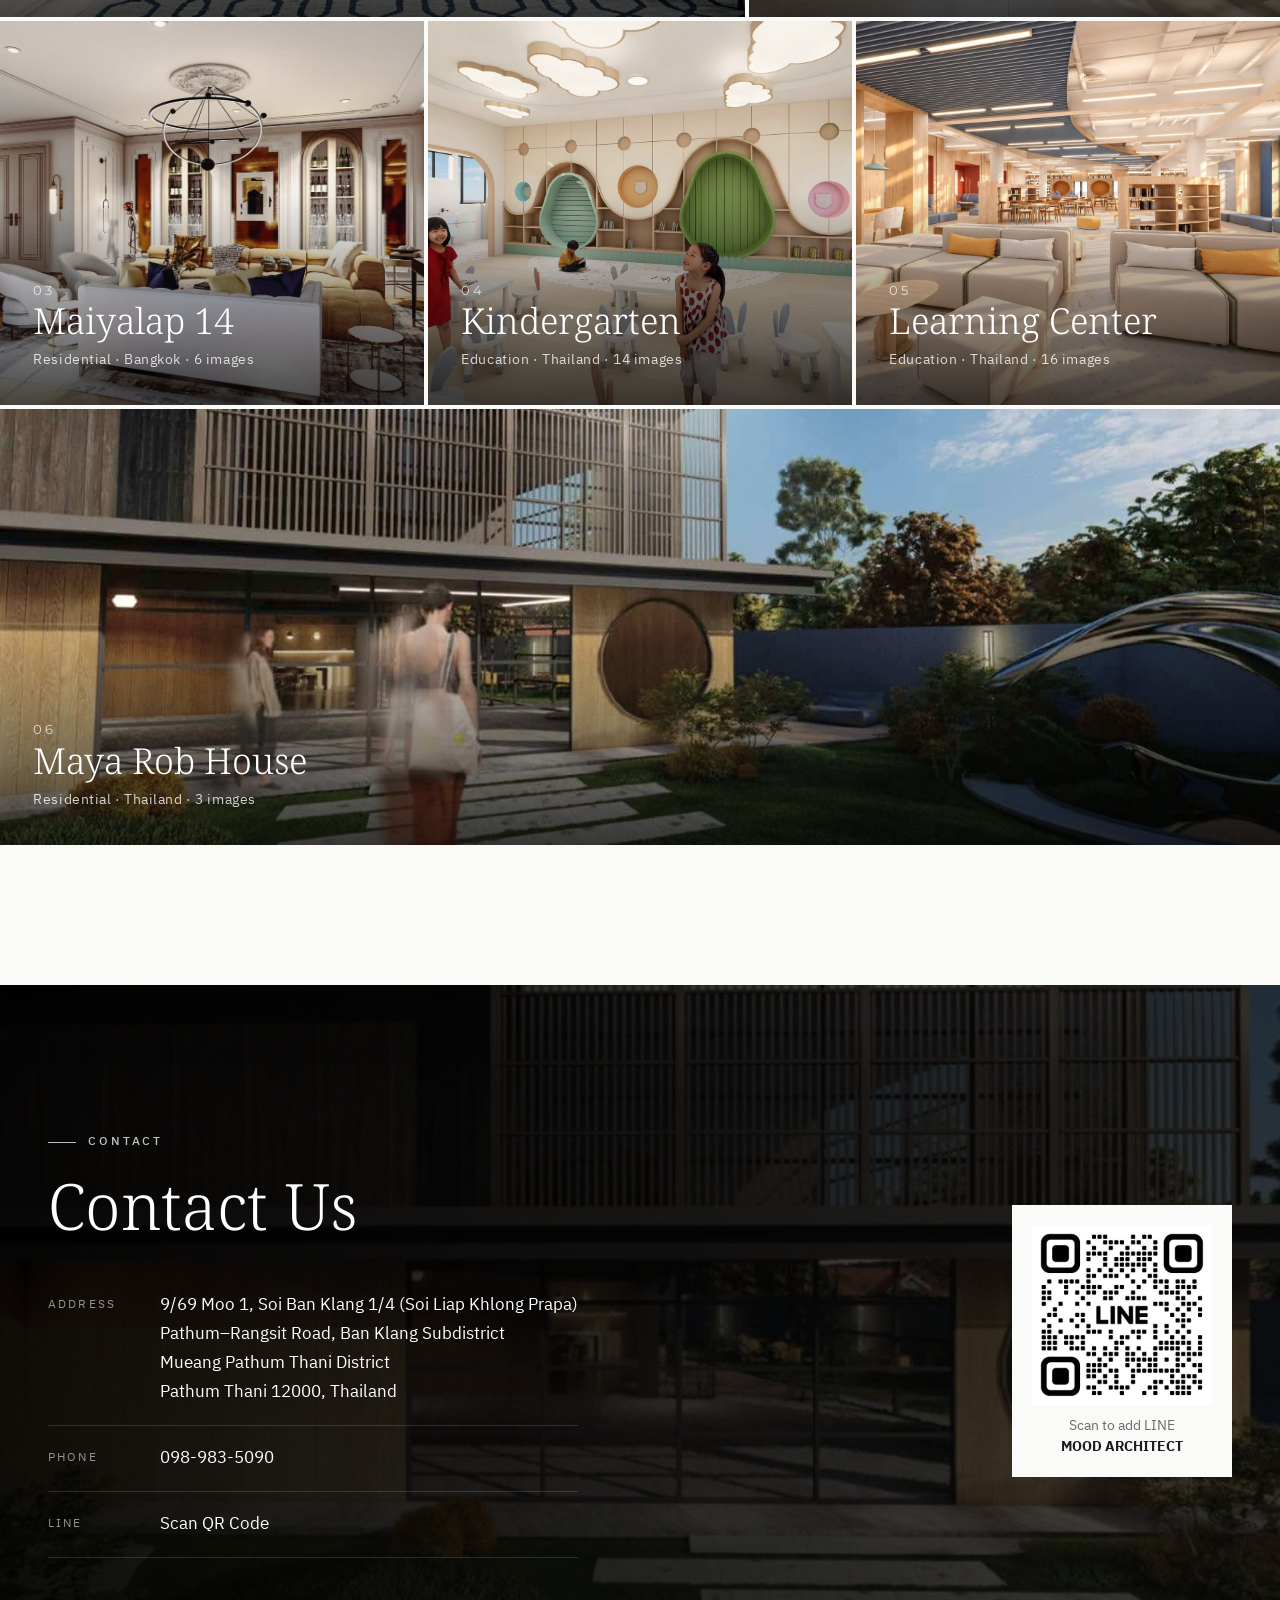
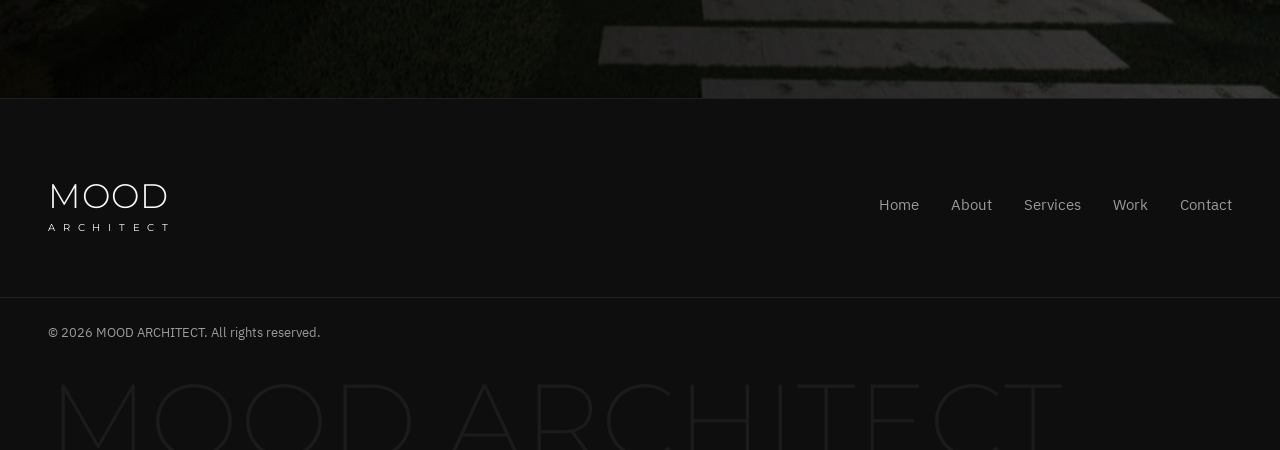
==== commit 52a07e33: "Use the reference service icons as transparent images Co-Authored-By: Claude Opus 5.5 <noreply@anthr" ====
--- a/index.html
+++ b/index.html
@@ -12,7 +12,7 @@
   <link rel="preconnect" href="https://fonts.googleapis.com">
   <link rel="preconnect" href="https://fonts.gstatic.com" crossorigin>
   <link href="https://fonts.googleapis.com/css2?family=Montserrat:wght@200;300;400&family=IBM+Plex+Sans+Thai:wght@300;400;500;600&family=Noto+Serif+Thai:wght@300;400;500;600&display=swap" rel="stylesheet">
-  <link rel="stylesheet" href="css/style.css?v=202610021706">
+  <link rel="stylesheet" href="css/style.css?v=202610021709">
   <script>document.documentElement.classList.add("js");</script>
 </head>
 <body>
@@ -109,64 +109,31 @@
 
         <ol class="svc-icon-list">
           <li class="svc-item reveal" id="consultation">
-            <svg class="svc-ico" viewBox="0 0 96 80" aria-hidden="true">
-              <rect pathLength="1" x="40" y="16" width="26" height="18" rx="4"/>
-              <path pathLength="1" d="M60 34v6l-6-6"/>
-              <rect class="knock" pathLength="1" x="26" y="4" width="26" height="18" rx="4"/>
-              <path pathLength="1" d="M32 22v6l6-6"/>
-              <circle pathLength="1" cx="16" cy="44" r="6"/>
-              <path pathLength="1" d="M4 76V64c0-6 4-10 10-10l10 10h48l10-10c6 0 10 4 10 10v12"/>
-              <circle pathLength="1" cx="80" cy="44" r="6"/>
-              <path pathLength="1" d="M24 64l4 6v6M72 64l-4 6v6"/>
-            </svg>
+            <img class="svc-ico" src="images/service-1.png" alt="" width="260" height="222" loading="lazy">
             <span class="svc-no">01</span>
             <h2>Design &amp; Construction Consultation</h2>
             <p>We provide professional consultation from the early stages of a project, helping clients understand design possibilities, project requirements, construction considerations, budget direction, and the appropriate process before moving forward.</p>
           </li>
           <li class="svc-item reveal" id="design">
-            <svg class="svc-ico" viewBox="0 0 96 80" aria-hidden="true">
-              <path pathLength="1" d="M34 34V26l24-14v36"/>
-              <path pathLength="1" d="M14 76V48l22-14 24 14v28"/>
-              <rect class="fill" pathLength="1" x="40" y="58" width="8" height="18"/>
-              <circle pathLength="1" cx="76" cy="46" r="10"/>
-              <path pathLength="1" d="M76 56v20M6 76h80"/>
-            </svg>
+            <img class="svc-ico" src="images/service-2.png" alt="" width="260" height="222" loading="lazy">
             <span class="svc-no">02</span>
             <h2>Architecture &amp; Interior Design</h2>
             <p>We create architecture and interior spaces based on the relationship between people, function, context, and mood — developing each project from concept and space planning to design development and visualization.</p>
           </li>
           <li class="svc-item reveal" id="construction-drawing">
-            <svg class="svc-ico" viewBox="0 0 96 80" aria-hidden="true">
-              <rect pathLength="1" x="34" y="18" width="52" height="58"/>
-              <rect class="knock" pathLength="1" x="26" y="11" width="52" height="58"/>
-              <rect class="knock" pathLength="1" x="18" y="4" width="52" height="58"/>
-              <path pathLength="1" d="M26 12h10M42 12h20v18M62 36v18H48M42 54H26V36M26 30V12M42 12v10M42 28v26M42 32h10M56 32h6"/>
-            </svg>
+            <img class="svc-ico" src="images/service-3.png" alt="" width="260" height="222" loading="lazy">
             <span class="svc-no">03</span>
             <h2>Detailed &amp; Construction Documentation</h2>
             <p>Good design should be buildable. Our construction drawing service translates design concepts into detailed technical drawings that contractors and construction teams can clearly understand and execute on site.</p>
           </li>
           <li class="svc-item reveal" id="building-permit">
-            <svg class="svc-ico" viewBox="0 0 96 80" aria-hidden="true">
-              <path pathLength="1" d="M24 4h34l14 14v58H24z"/>
-              <path pathLength="1" d="M58 4v14h14"/>
-              <path pathLength="1" d="M32 22h18M32 32h30M32 42h30M32 52h16M32 62h10"/>
-              <circle class="knock" pathLength="1" cx="70" cy="62" r="14"/>
-              <path pathLength="1" d="M63 62l5 5 9-10"/>
-            </svg>
+            <img class="svc-ico" src="images/service-4.png" alt="" width="260" height="222" loading="lazy">
             <span class="svc-no">04</span>
             <h2>Permit Drawing &amp; Submission Coordination</h2>
             <p>We prepare drawings and supporting documentation required for building permit applications, including coordination with relevant professionals and authorities throughout the submission process.</p>
           </li>
           <li class="svc-item reveal" id="review">
-            <svg class="svc-ico" viewBox="0 0 96 80" aria-hidden="true">
-              <path pathLength="1" d="M30 6l62 10v6L30 12z"/>
-              <path pathLength="1" d="M80 20v30M58 50h34v12H58"/>
-              <circle class="knock" pathLength="1" cx="40" cy="44" r="18"/>
-              <path pathLength="1" d="M27 57L10 74"/>
-              <path pathLength="1" d="M44 32h8M48 32v24M44 56h8"/>
-              <path class="dash" d="M37 30v28"/>
-            </svg>
+            <img class="svc-ico" src="images/service-5.png" alt="" width="260" height="222" loading="lazy">
             <span class="svc-no">05</span>
             <h2>Drawing, Design &amp; On&#8209;site Review</h2>
             <p>With experience across both design and construction, we review drawings, design details, and on&#8209;site work to identify discrepancies, potential construction issues, and details that may affect the original design intent.</p>
@@ -279,7 +246,7 @@
     <div class="lb-thumbs" id="lbThumbs"></div>
   </div>
 
-  <script src="js/projects.js?v=202610021706"></script>
-  <script src="js/main.js?v=202610021706"></script>
+  <script src="js/projects.js?v=202610021709"></script>
+  <script src="js/main.js?v=202610021709"></script>
 </body>
 </html>
--- a/css/style.css
+++ b/css/style.css
@@ -596,23 +596,10 @@
 }
 .svc-item { display: flex; flex-direction: column; align-items: center; scroll-margin-top: 120px; }
 .svc-ico {
-  width: clamp(96px, 9vw, 132px); height: auto; margin-bottom: 36px; overflow: visible;
-  fill: none; stroke: var(--ink); stroke-width: 1.8; stroke-linejoin: round; stroke-linecap: square;
+  width: clamp(110px, 10vw, 150px); height: auto; margin-bottom: 30px;
   transition: transform .6s var(--ease-out);
 }
-.svc-ico .knock { fill: var(--white); }
-.svc-ico .fill { fill: var(--ink); }
-.svc-ico .dash { stroke-dasharray: 3 3; }
 .svc-item:hover .svc-ico { transform: translateY(-6px); }
-
-/* lines draw themselves in when the item scrolls into view */
-.js .svc-ico [pathLength] {
-  stroke-dasharray: 1; stroke-dashoffset: 1;
-  transition: stroke-dashoffset 1.6s var(--ease-out) .2s;
-}
-.js .svc-ico .fill { fill-opacity: 0; transition: fill-opacity .6s 1.2s; }
-.js .svc-item.visible .svc-ico [pathLength] { stroke-dashoffset: 0; }
-.js .svc-item.visible .svc-ico .fill { fill-opacity: 1; }
 
 .svc-no {
   font-family: "Montserrat", var(--sans); font-weight: 300; font-size: 15px; letter-spacing: .24em;
@@ -638,7 +625,3 @@
   .svc-icon-list { grid-template-columns: 1fr; gap: 64px; }
   .svc-item, .svc-item:nth-child(4) { grid-column: auto; }
 }
-@media (prefers-reduced-motion: reduce) {
-  .js .svc-ico [pathLength] { stroke-dashoffset: 0; }
-  .js .svc-ico .fill { fill-opacity: 1; }
-}
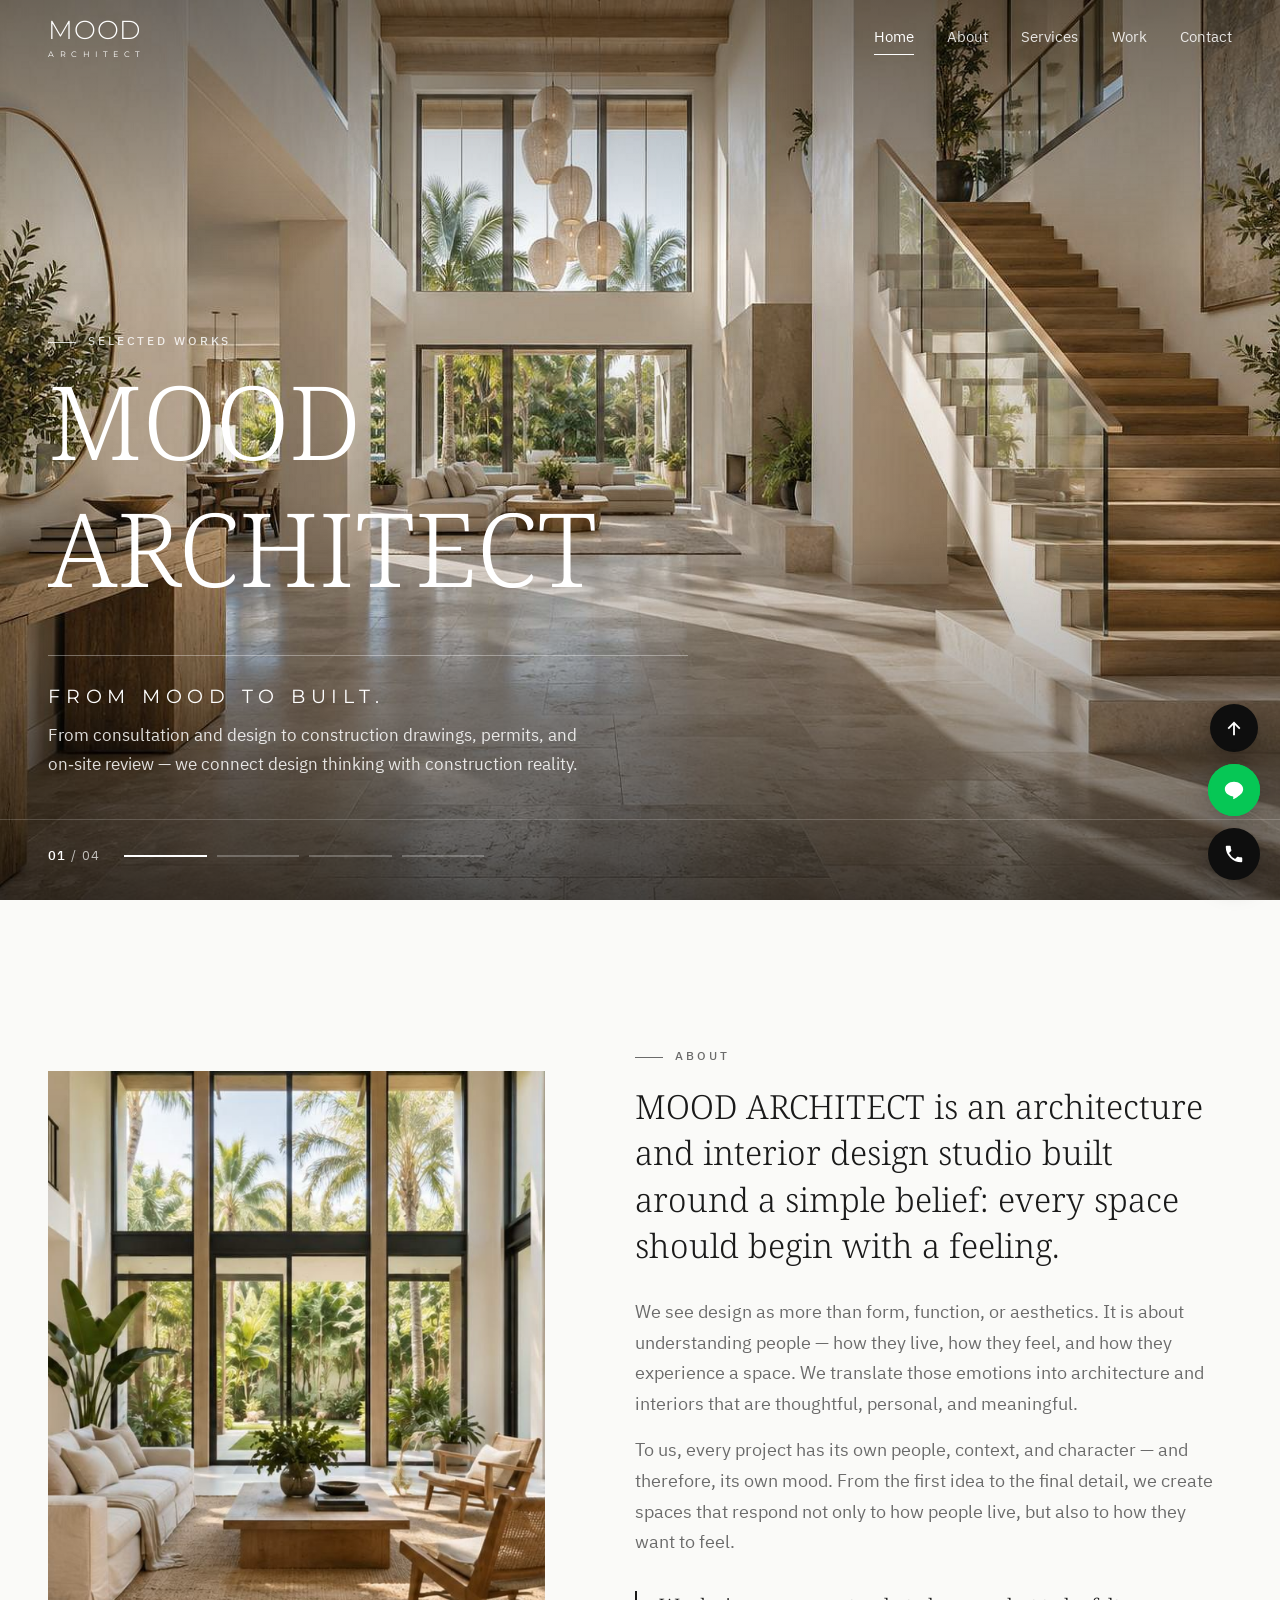
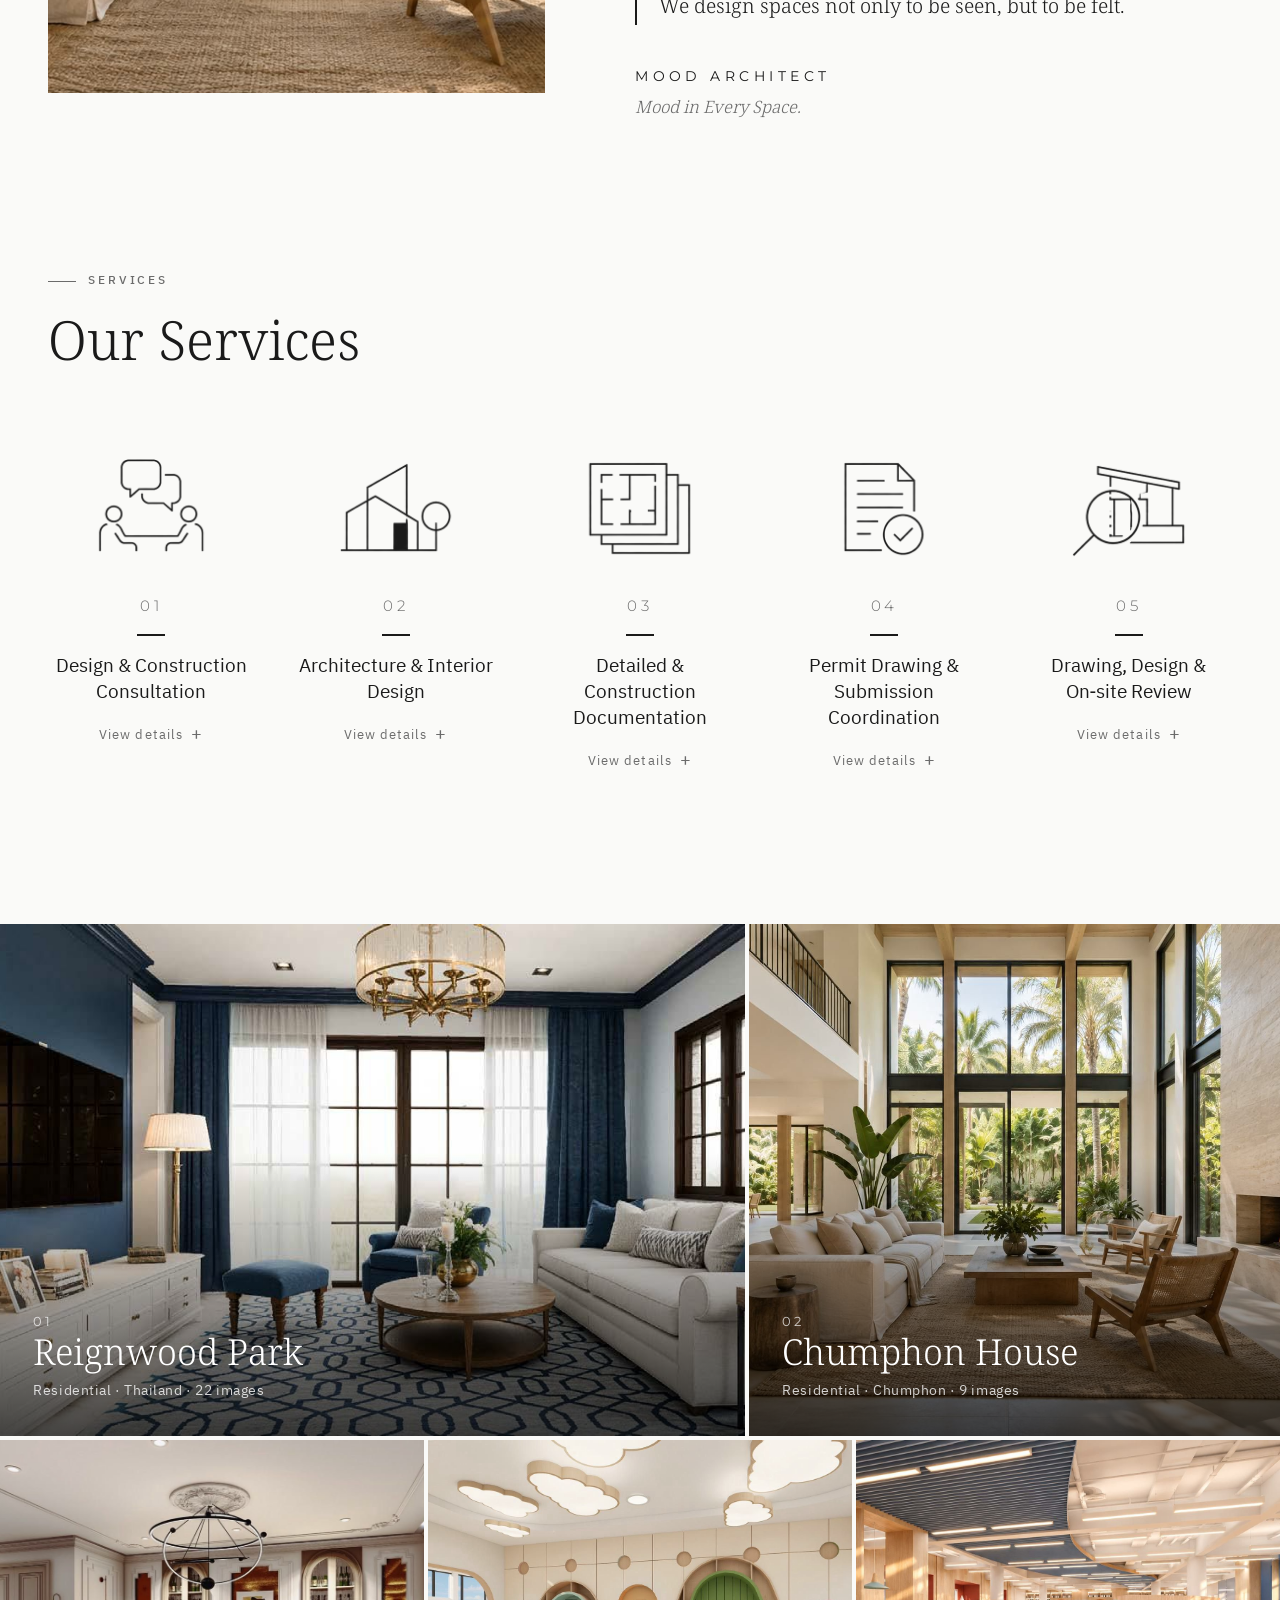
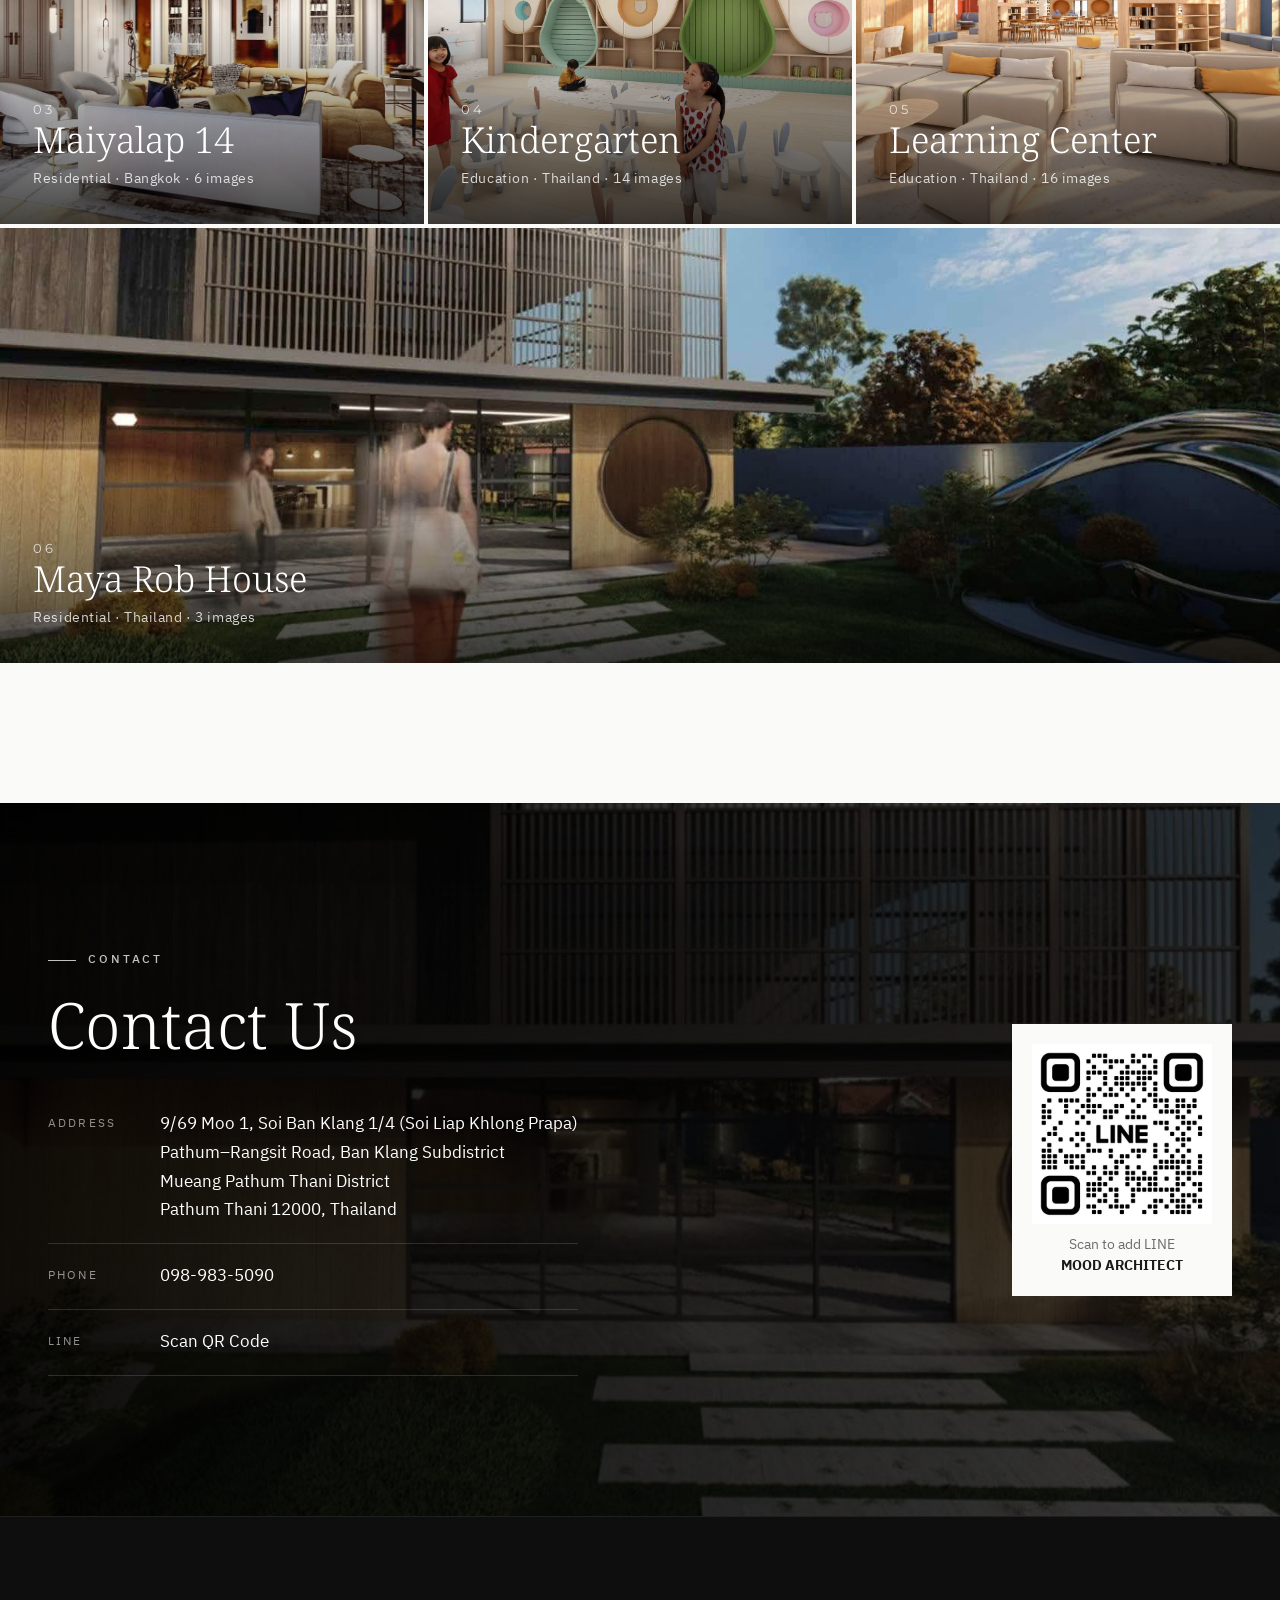
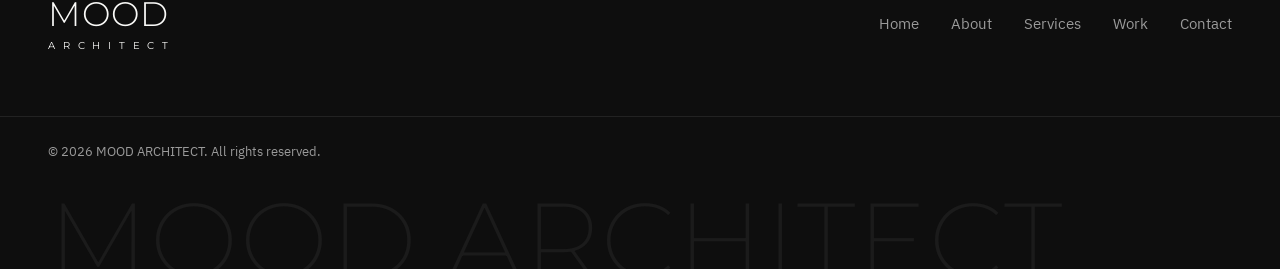
==== commit 0326e83b: "Services: show headings only, open details in a pop-up Co-Authored-By: Claude Opus 5.5 <noreply@anth" ====
--- a/index.html
+++ b/index.html
@@ -12,7 +12,7 @@
   <link rel="preconnect" href="https://fonts.googleapis.com">
   <link rel="preconnect" href="https://fonts.gstatic.com" crossorigin>
   <link href="https://fonts.googleapis.com/css2?family=Montserrat:wght@200;300;400&family=IBM+Plex+Sans+Thai:wght@300;400;500;600&family=Noto+Serif+Thai:wght@300;400;500;600&display=swap" rel="stylesheet">
-  <link rel="stylesheet" href="css/style.css?v=202610021709">
+  <link rel="stylesheet" href="css/style.css?v=202610021711">
   <script>document.documentElement.classList.add("js");</script>
 </head>
 <body>
@@ -109,34 +109,49 @@
 
         <ol class="svc-icon-list">
           <li class="svc-item reveal" id="consultation">
-            <img class="svc-ico" src="images/service-1.png" alt="" width="260" height="222" loading="lazy">
-            <span class="svc-no">01</span>
-            <h2>Design &amp; Construction Consultation</h2>
-            <p>We provide professional consultation from the early stages of a project, helping clients understand design possibilities, project requirements, construction considerations, budget direction, and the appropriate process before moving forward.</p>
+            <button class="svc-open" type="button" aria-haspopup="dialog">
+              <img class="svc-ico" src="images/service-1.png" alt="" width="260" height="222" loading="lazy">
+              <span class="svc-no">01</span>
+              <h2 class="svc-title">Design &amp; Construction Consultation</h2>
+              <span class="svc-more">View details <i>+</i></span>
+            </button>
+            <p class="svc-desc" hidden>We provide professional consultation from the early stages of a project, helping clients understand design possibilities, project requirements, construction considerations, budget direction, and the appropriate process before moving forward.</p>
           </li>
           <li class="svc-item reveal" id="design">
-            <img class="svc-ico" src="images/service-2.png" alt="" width="260" height="222" loading="lazy">
-            <span class="svc-no">02</span>
-            <h2>Architecture &amp; Interior Design</h2>
-            <p>We create architecture and interior spaces based on the relationship between people, function, context, and mood — developing each project from concept and space planning to design development and visualization.</p>
+            <button class="svc-open" type="button" aria-haspopup="dialog">
+              <img class="svc-ico" src="images/service-2.png" alt="" width="260" height="222" loading="lazy">
+              <span class="svc-no">02</span>
+              <h2 class="svc-title">Architecture &amp; Interior Design</h2>
+              <span class="svc-more">View details <i>+</i></span>
+            </button>
+            <p class="svc-desc" hidden>We create architecture and interior spaces based on the relationship between people, function, context, and mood — developing each project from concept and space planning to design development and visualization.</p>
           </li>
           <li class="svc-item reveal" id="construction-drawing">
-            <img class="svc-ico" src="images/service-3.png" alt="" width="260" height="222" loading="lazy">
-            <span class="svc-no">03</span>
-            <h2>Detailed &amp; Construction Documentation</h2>
-            <p>Good design should be buildable. Our construction drawing service translates design concepts into detailed technical drawings that contractors and construction teams can clearly understand and execute on site.</p>
+            <button class="svc-open" type="button" aria-haspopup="dialog">
+              <img class="svc-ico" src="images/service-3.png" alt="" width="260" height="222" loading="lazy">
+              <span class="svc-no">03</span>
+              <h2 class="svc-title">Detailed &amp; Construction Documentation</h2>
+              <span class="svc-more">View details <i>+</i></span>
+            </button>
+            <p class="svc-desc" hidden>Good design should be buildable. Our construction drawing service translates design concepts into detailed technical drawings that contractors and construction teams can clearly understand and execute on site.</p>
           </li>
           <li class="svc-item reveal" id="building-permit">
-            <img class="svc-ico" src="images/service-4.png" alt="" width="260" height="222" loading="lazy">
-            <span class="svc-no">04</span>
-            <h2>Permit Drawing &amp; Submission Coordination</h2>
-            <p>We prepare drawings and supporting documentation required for building permit applications, including coordination with relevant professionals and authorities throughout the submission process.</p>
+            <button class="svc-open" type="button" aria-haspopup="dialog">
+              <img class="svc-ico" src="images/service-4.png" alt="" width="260" height="222" loading="lazy">
+              <span class="svc-no">04</span>
+              <h2 class="svc-title">Permit Drawing &amp; Submission Coordination</h2>
+              <span class="svc-more">View details <i>+</i></span>
+            </button>
+            <p class="svc-desc" hidden>We prepare drawings and supporting documentation required for building permit applications, including coordination with relevant professionals and authorities throughout the submission process.</p>
           </li>
           <li class="svc-item reveal" id="review">
-            <img class="svc-ico" src="images/service-5.png" alt="" width="260" height="222" loading="lazy">
-            <span class="svc-no">05</span>
-            <h2>Drawing, Design &amp; On&#8209;site Review</h2>
-            <p>With experience across both design and construction, we review drawings, design details, and on&#8209;site work to identify discrepancies, potential construction issues, and details that may affect the original design intent.</p>
+            <button class="svc-open" type="button" aria-haspopup="dialog">
+              <img class="svc-ico" src="images/service-5.png" alt="" width="260" height="222" loading="lazy">
+              <span class="svc-no">05</span>
+              <h2 class="svc-title">Drawing, Design &amp; On&#8209;site Review</h2>
+              <span class="svc-more">View details <i>+</i></span>
+            </button>
+            <p class="svc-desc" hidden>With experience across both design and construction, we review drawings, design details, and on&#8209;site work to identify discrepancies, potential construction issues, and details that may affect the original design intent.</p>
           </li>
         </ol>
       </div>
@@ -201,6 +216,21 @@
     </a>
   </div>
 
+  <!-- Service details pop-up -->
+  <div class="svc-modal" id="svcModal" role="dialog" aria-modal="true" aria-hidden="true" aria-labelledby="svcModalTitle">
+    <div class="svc-modal-card" lang="en">
+      <button class="svc-close" aria-label="Close">&times;</button>
+      <img class="svc-modal-ico" alt="">
+      <span class="svc-no" id="svcModalNo"></span>
+      <h3 id="svcModalTitle"></h3>
+      <p id="svcModalDesc"></p>
+      <nav class="svc-modal-nav">
+        <button class="svc-prev" type="button">← Previous</button>
+        <button class="svc-next" type="button">Next →</button>
+      </nav>
+    </div>
+  </div>
+
   <!-- LINE QR modal (desktop) -->
   <div class="qr-modal" id="qrModal" role="dialog" aria-modal="true" aria-hidden="true" aria-labelledby="qrTitle">
     <div class="qr-modal-card">
@@ -246,7 +276,7 @@
     <div class="lb-thumbs" id="lbThumbs"></div>
   </div>
 
-  <script src="js/projects.js?v=202610021709"></script>
-  <script src="js/main.js?v=202610021709"></script>
+  <script src="js/projects.js?v=202610021711"></script>
+  <script src="js/main.js?v=202610021711"></script>
 </body>
 </html>
--- a/css/style.css
+++ b/css/style.css
@@ -614,7 +614,36 @@
   font-family: var(--sans); font-weight: 400; font-size: clamp(17px, 1.45vw, 22px); line-height: 1.4;
   max-width: 14em; margin-bottom: 14px;
 }
-.svc-item p { font-size: 14.5px; line-height: 1.75; color: var(--grey); max-width: 30ch; }
+.svc-open { display: flex; flex-direction: column; align-items: center; width: 100%; padding: 8px 4px 12px; cursor: pointer; }
+.svc-more {
+  display: inline-flex; align-items: center; gap: 8px; margin-top: 4px;
+  font-size: 13px; letter-spacing: .08em; color: var(--grey); transition: color .3s;
+}
+.svc-more i { font-style: normal; font-size: 18px; line-height: 1; transition: transform .4s var(--ease-out); }
+.svc-open:hover .svc-more, .svc-open:focus-visible .svc-more { color: var(--ink); }
+.svc-open:hover .svc-more i { transform: rotate(90deg); }
+
+/* details pop-up */
+.svc-modal {
+  position: fixed; inset: 0; z-index: 220; display: grid; place-items: center; padding: 16px;
+  background: rgba(8,8,8,.6); backdrop-filter: blur(6px);
+  opacity: 0; visibility: hidden; transition: opacity .35s, visibility .35s;
+}
+.svc-modal.open { opacity: 1; visibility: visible; }
+.svc-modal-card {
+  position: relative; width: min(560px, 100%); max-height: calc(100vh - 32px); overflow-y: auto;
+  background: var(--white); text-align: center; padding: clamp(40px, 6vw, 64px) clamp(24px, 5vw, 56px) 28px;
+  transform: translateY(24px) scale(.97); transition: transform .5s var(--ease-out);
+}
+.svc-modal.open .svc-modal-card { transform: none; }
+.svc-modal-ico { width: 130px; height: auto; margin: 0 auto 24px; }
+.svc-modal-card h3 { font-family: var(--serif); font-weight: 300; font-size: clamp(24px, 3vw, 32px); line-height: 1.3; margin-bottom: 18px; }
+.svc-modal-card p { color: var(--grey); font-size: 16px; line-height: 1.8; }
+.svc-close { position: absolute; top: 8px; right: 14px; font-size: 34px; line-height: 1; padding: 4px; color: var(--grey); transition: transform .3s var(--ease-out), color .2s; }
+.svc-close:hover { transform: rotate(90deg); color: var(--ink); }
+.svc-modal-nav { display: flex; justify-content: space-between; margin-top: 32px; padding-top: 18px; border-top: 1px solid var(--line); font-size: 14px; }
+.svc-modal-nav button { color: var(--grey); transition: color .2s; }
+.svc-modal-nav button:hover { color: var(--ink); }
 
 @media (max-width: 1100px) {
   .svc-icon-list { grid-template-columns: repeat(6, minmax(0, 1fr)); }
@@ -622,6 +651,7 @@
   .svc-item:nth-child(4) { grid-column: 2 / span 2; }
 }
 @media (max-width: 640px) {
-  .svc-icon-list { grid-template-columns: 1fr; gap: 64px; }
+  .svc-icon-list { grid-template-columns: 1fr 1fr; gap: 40px 12px; }
+  .svc-item:nth-child(5) { grid-column: 1 / -1; }
   .svc-item, .svc-item:nth-child(4) { grid-column: auto; }
 }
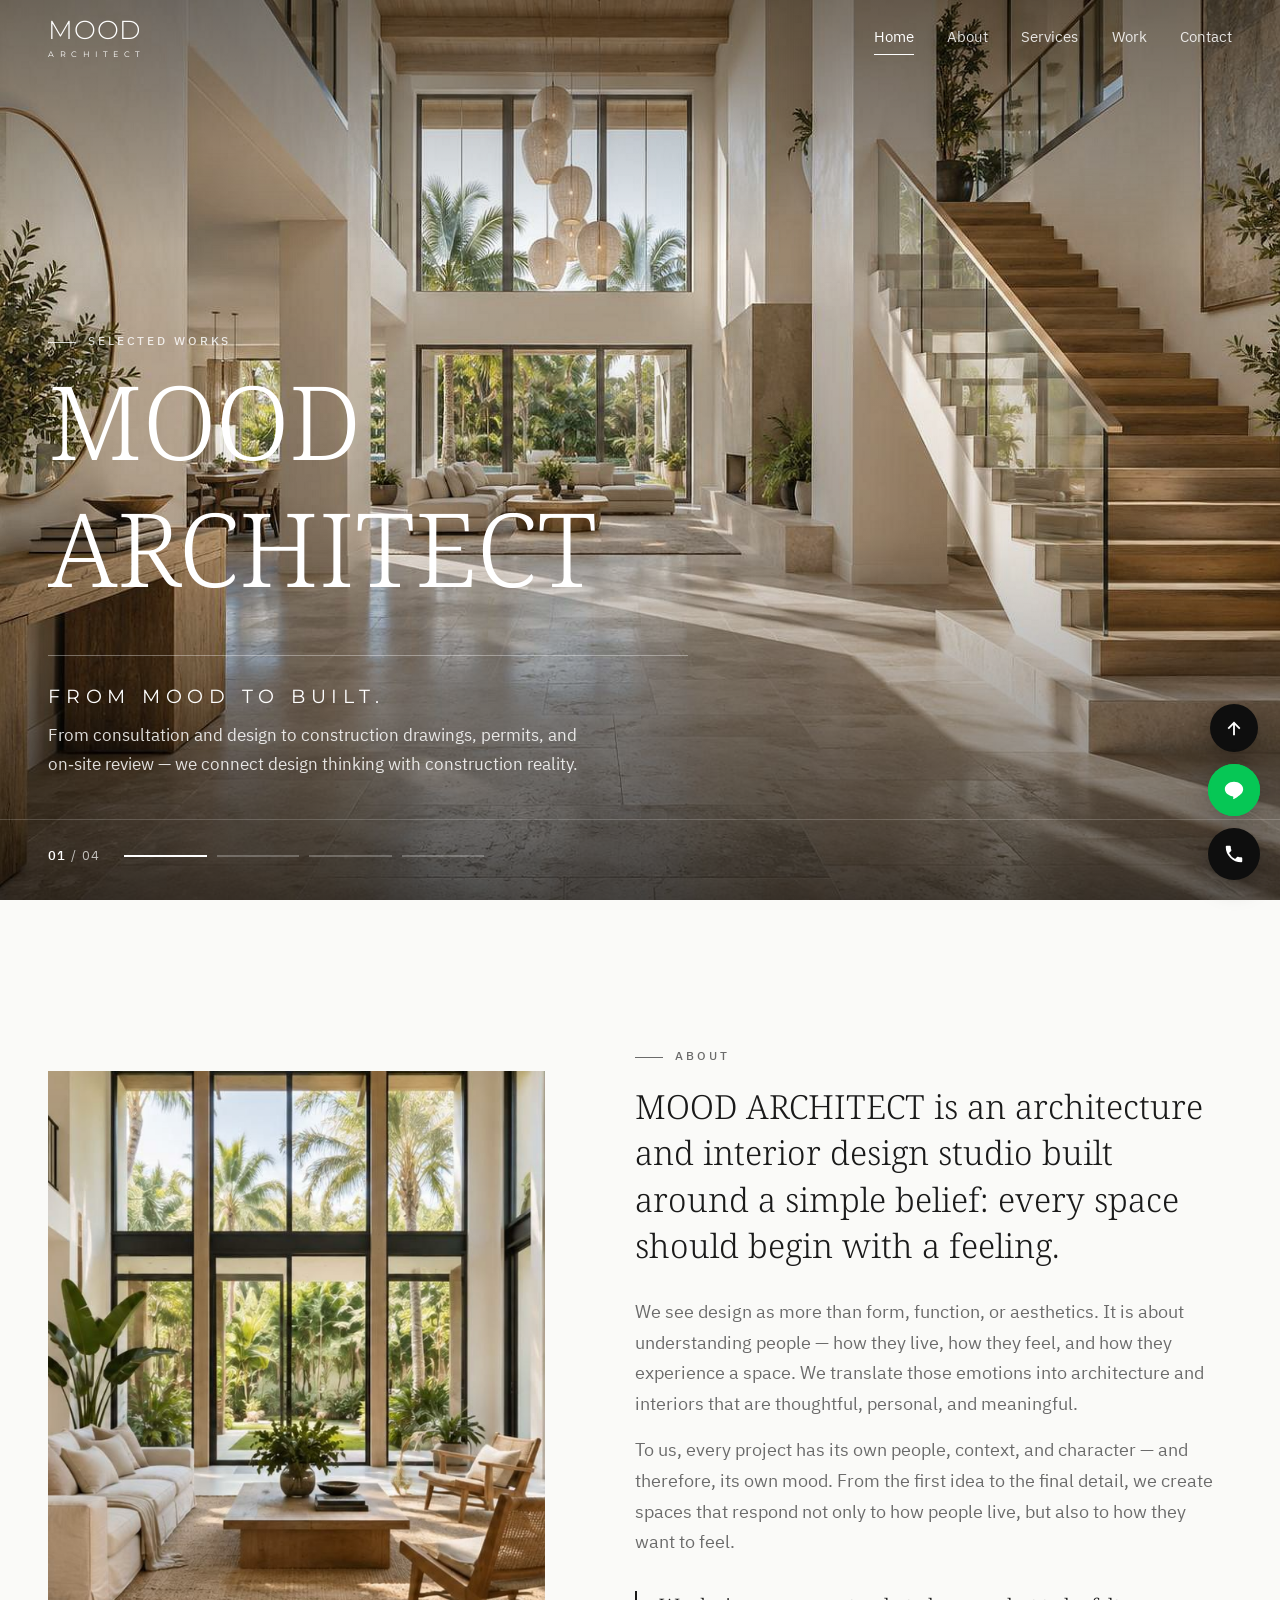
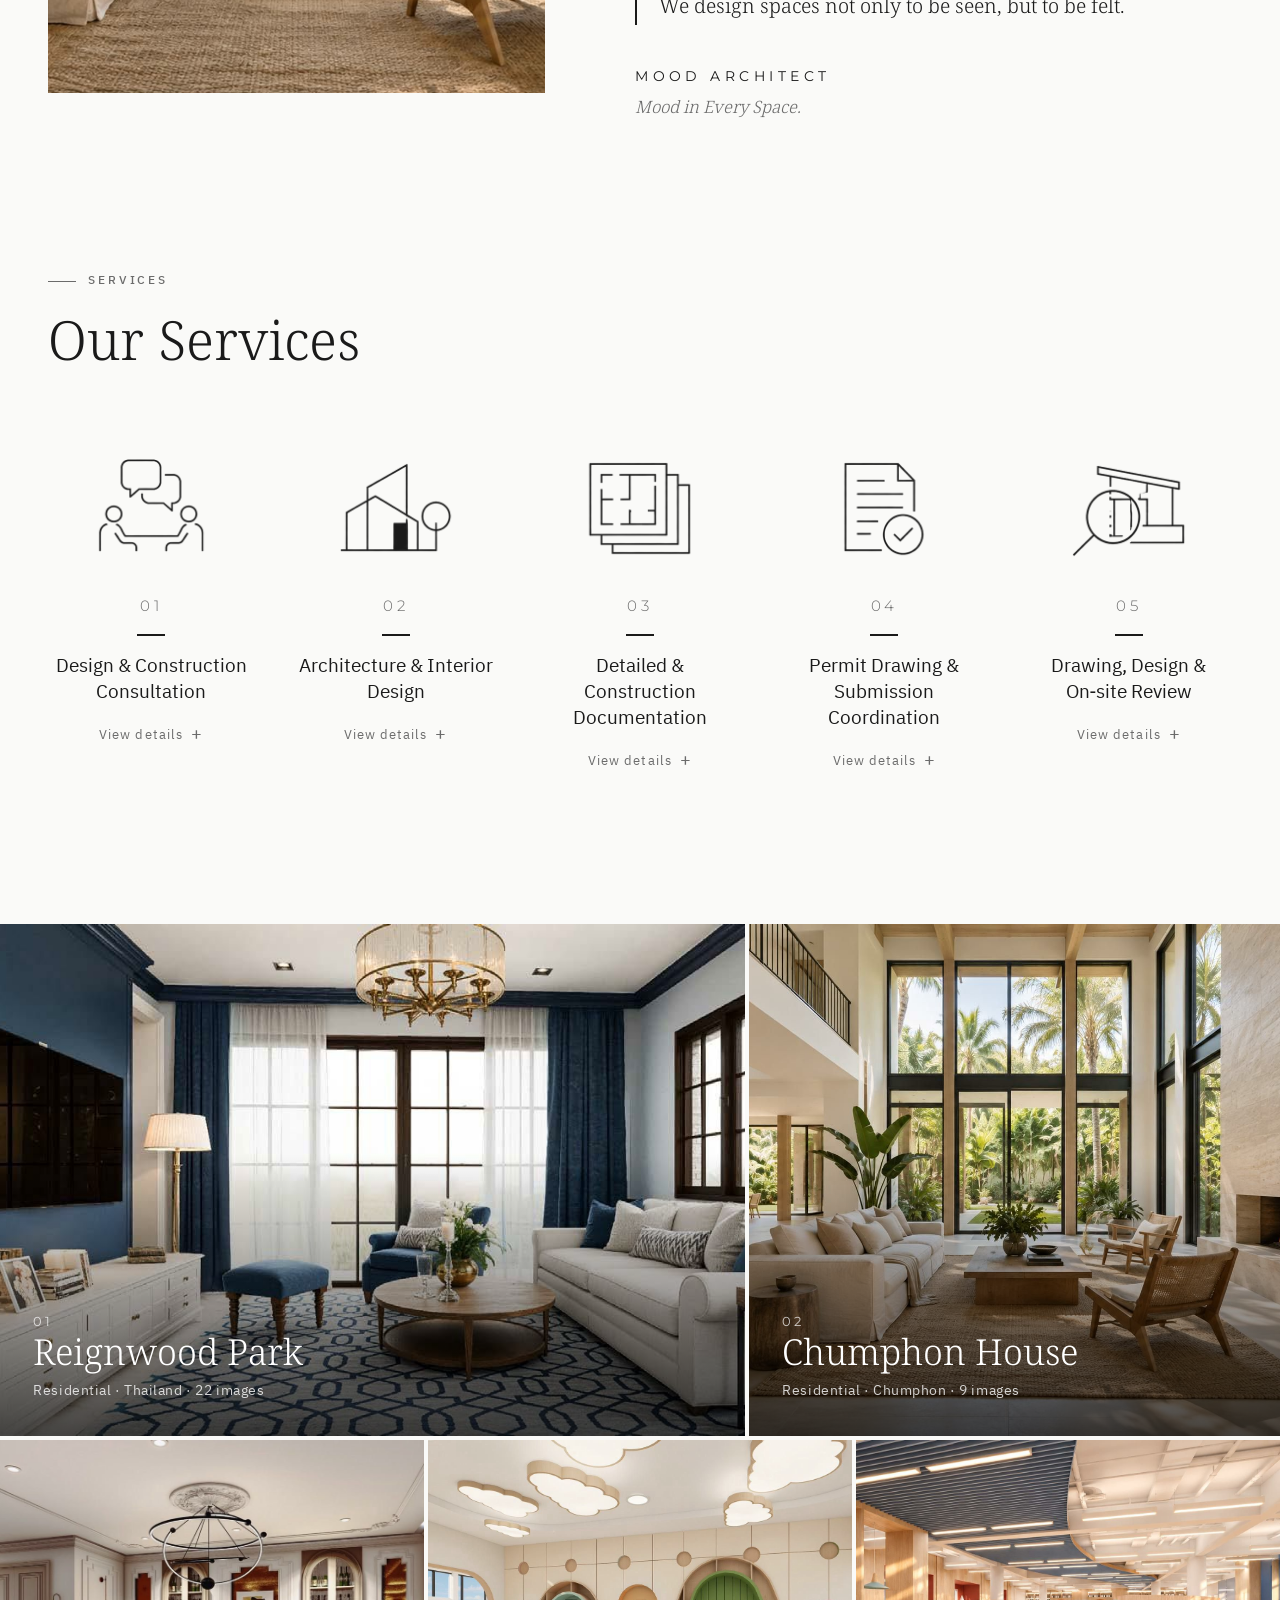
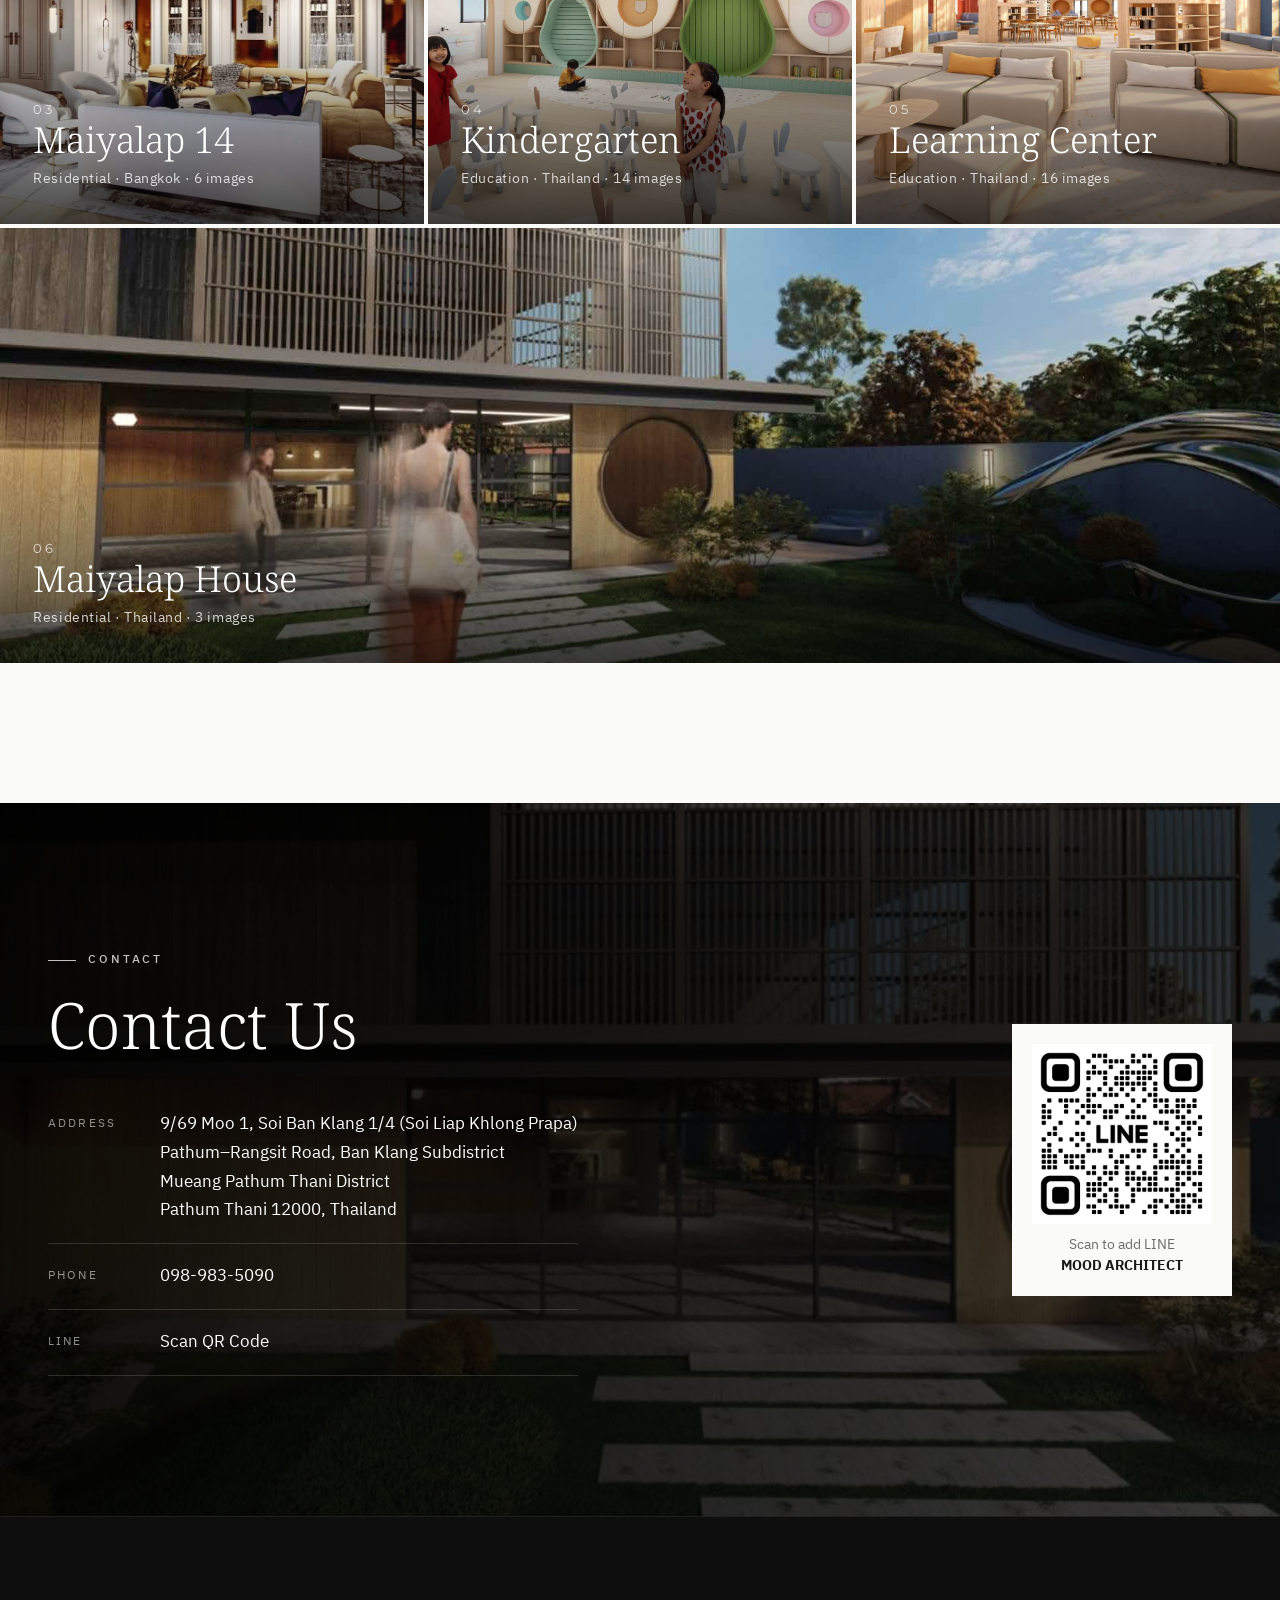
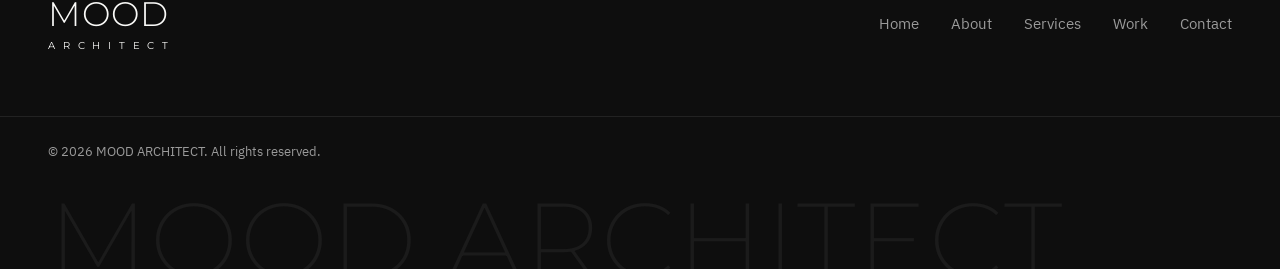
==== commit 3046d506: "Rename Maya Rob House project to Maiyalap House Co-Authored-By: Claude Opus 5.5 <noreply@anthropic.c" ====
--- a/index.html
+++ b/index.html
@@ -58,7 +58,7 @@
         <img class="hero-slide active" src="images/hero-1.jpg" alt="โถงบันไดเพดานสูง เปิดรับวิวสวนเขตร้อน">
         <img class="hero-slide" src="images/hero-2.jpg" alt="ห้องรับแขกสไตล์คลาสสิก">
         <img class="hero-slide" src="images/hero-3.jpg" alt="ห้องสมุดและโซนนั่งอ่าน ศูนย์การเรียนรู้">
-        <img class="hero-slide" src="images/hero-4.jpg" alt="Maya Rob House — garden path">
+        <img class="hero-slide" src="images/hero-4.jpg" alt="Maiyalap House — garden path">
       </div>
       <div class="hero-overlay"></div>
 
